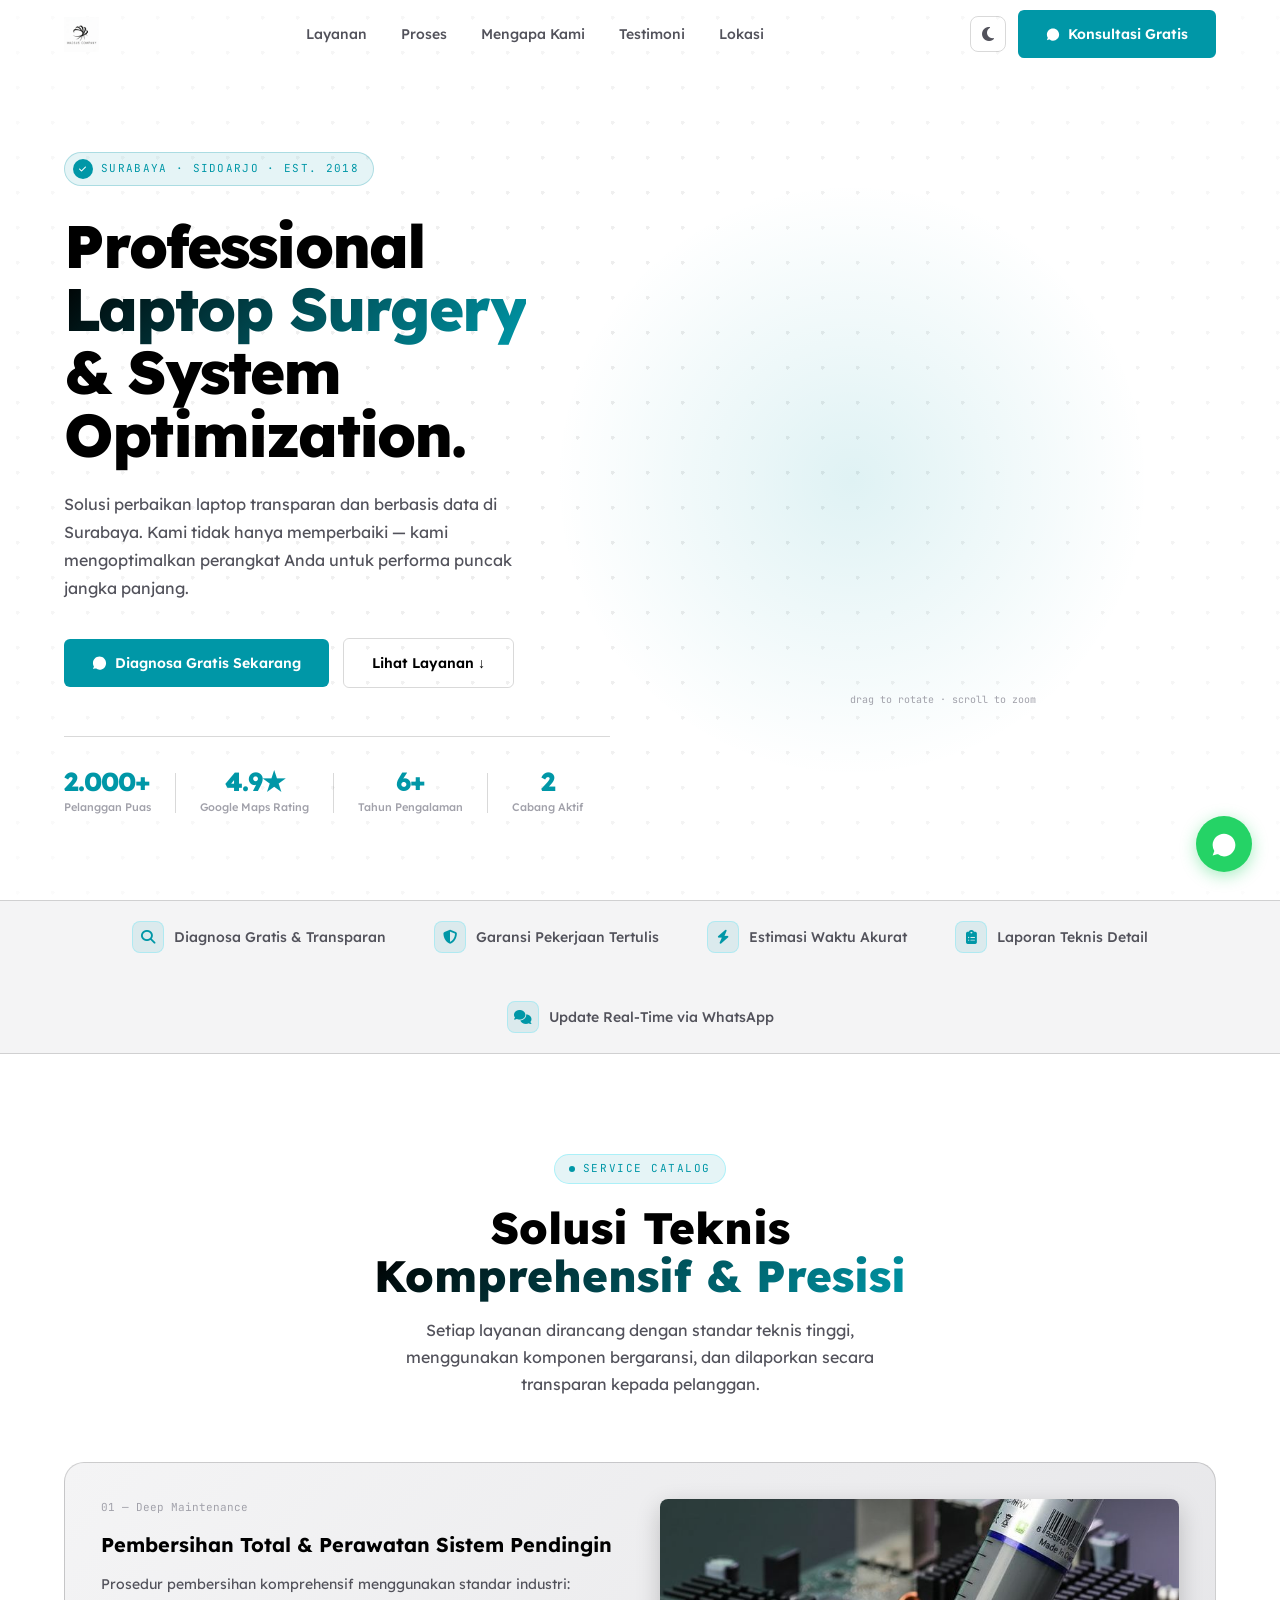
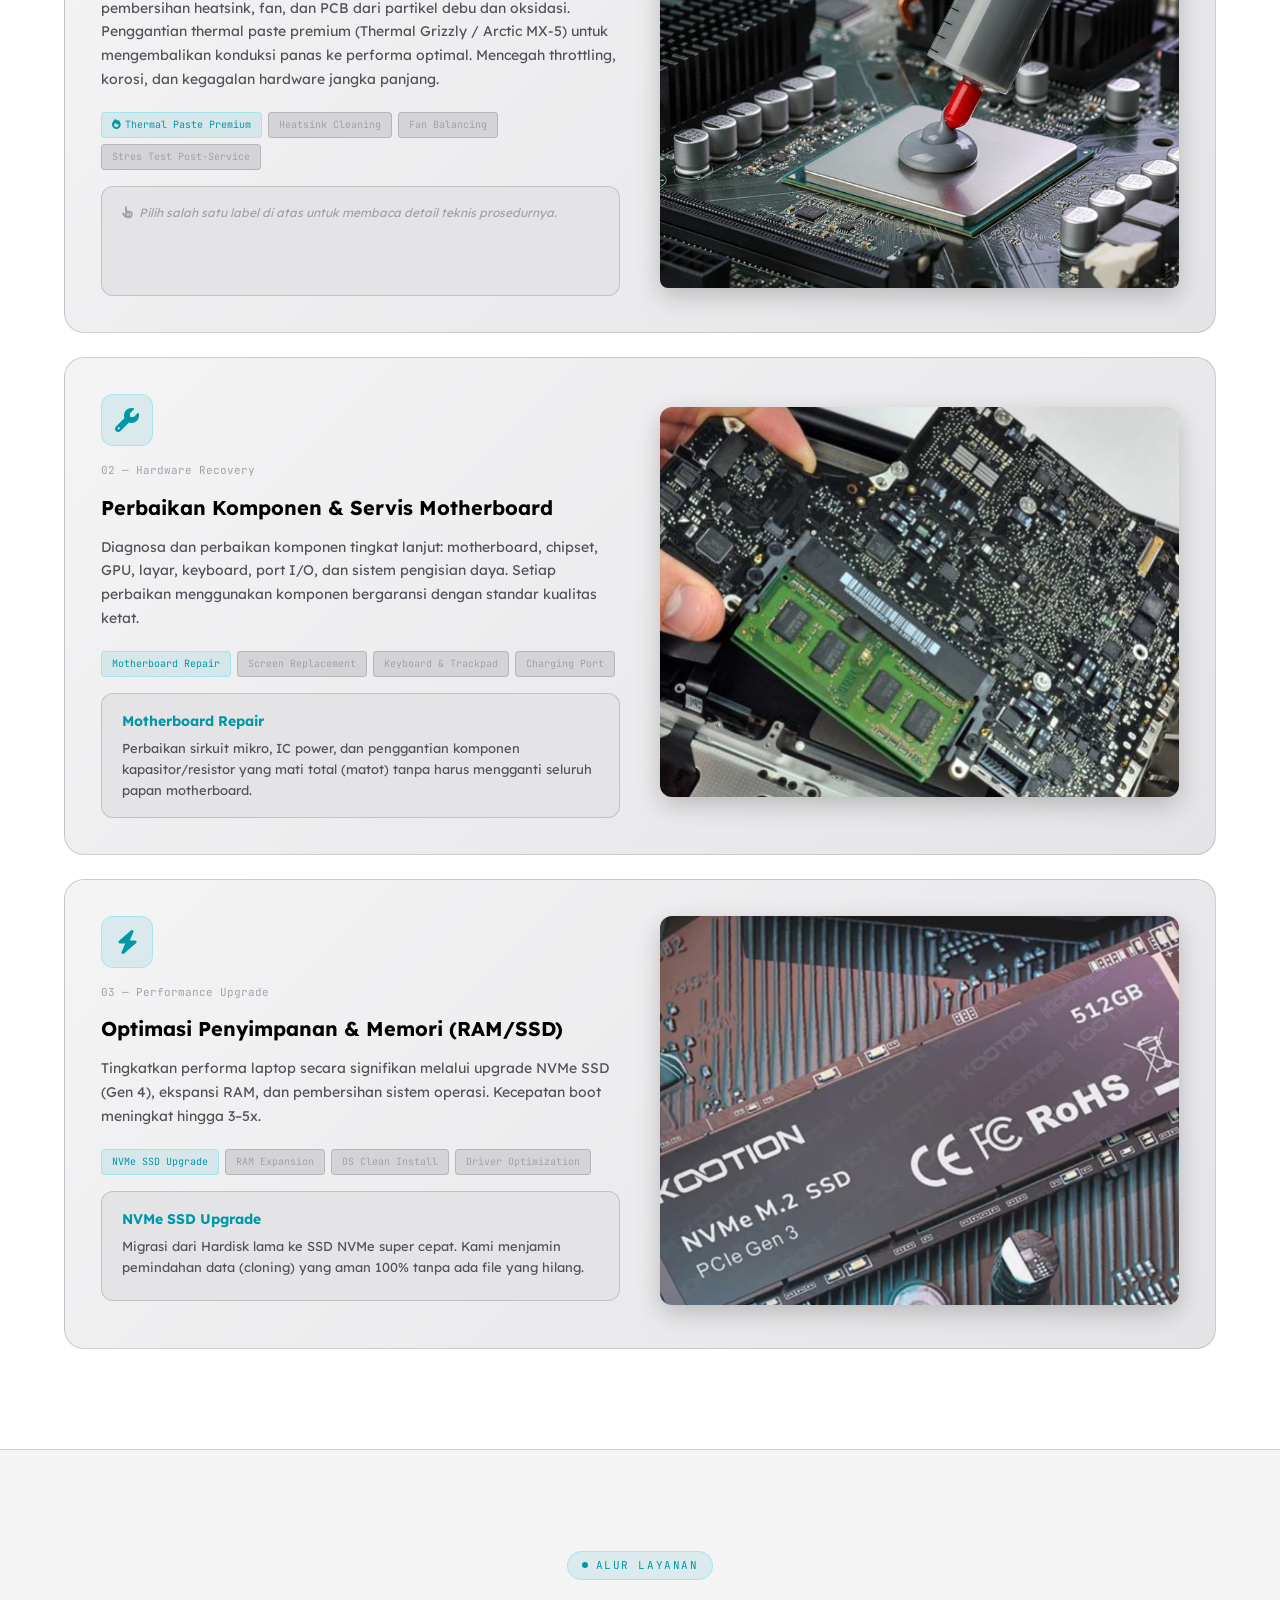
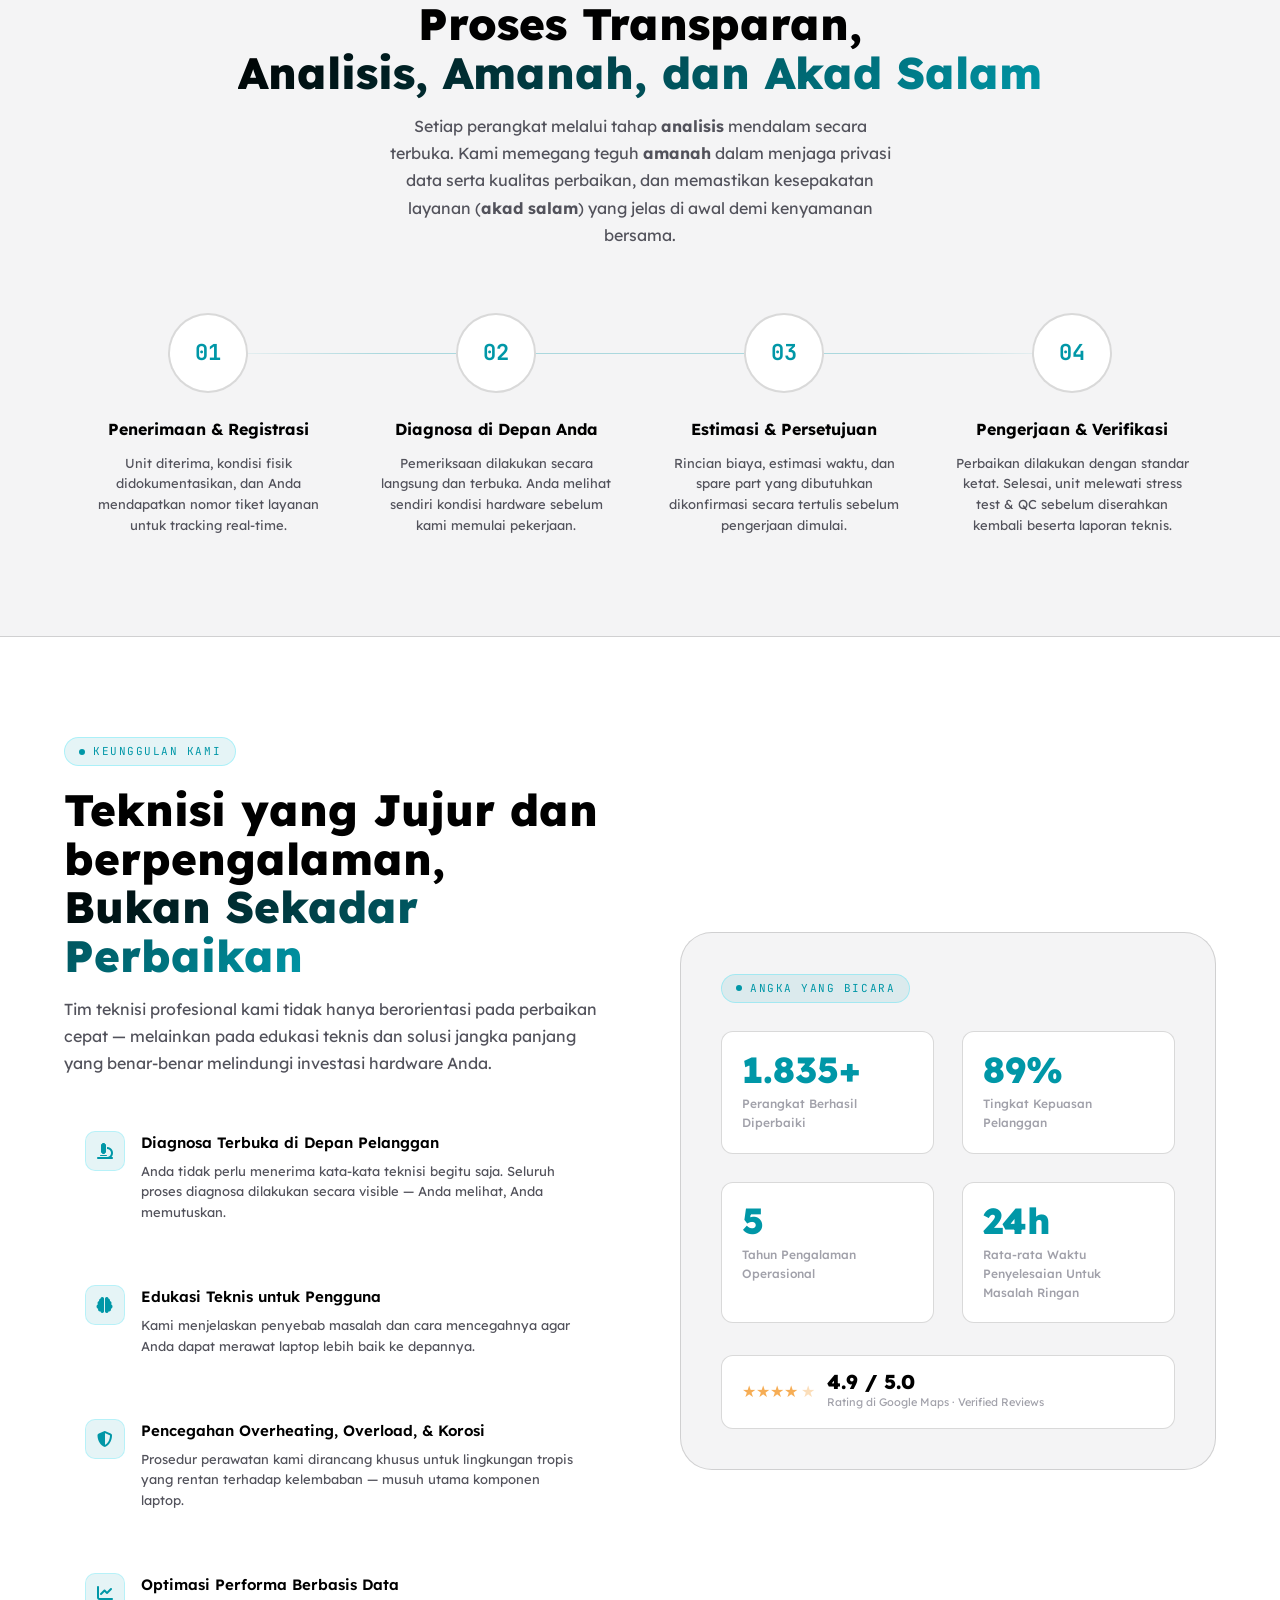
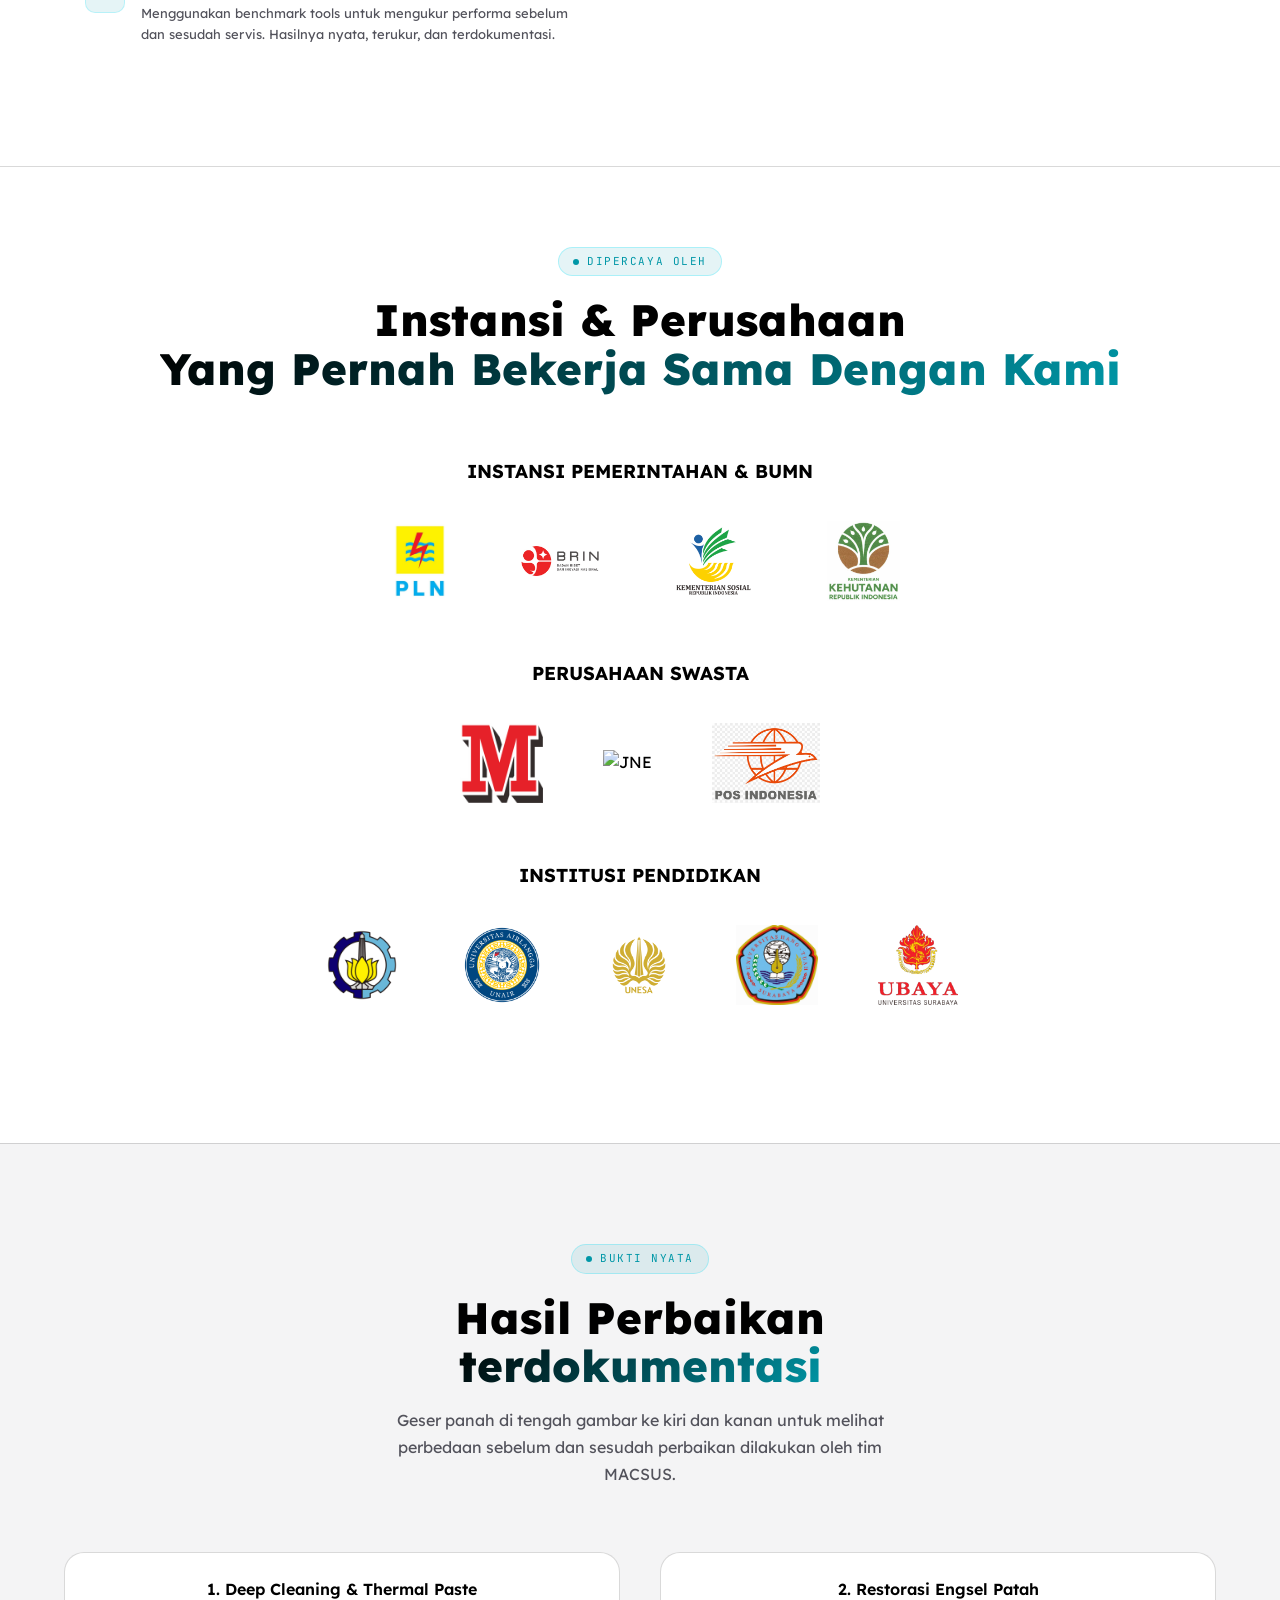
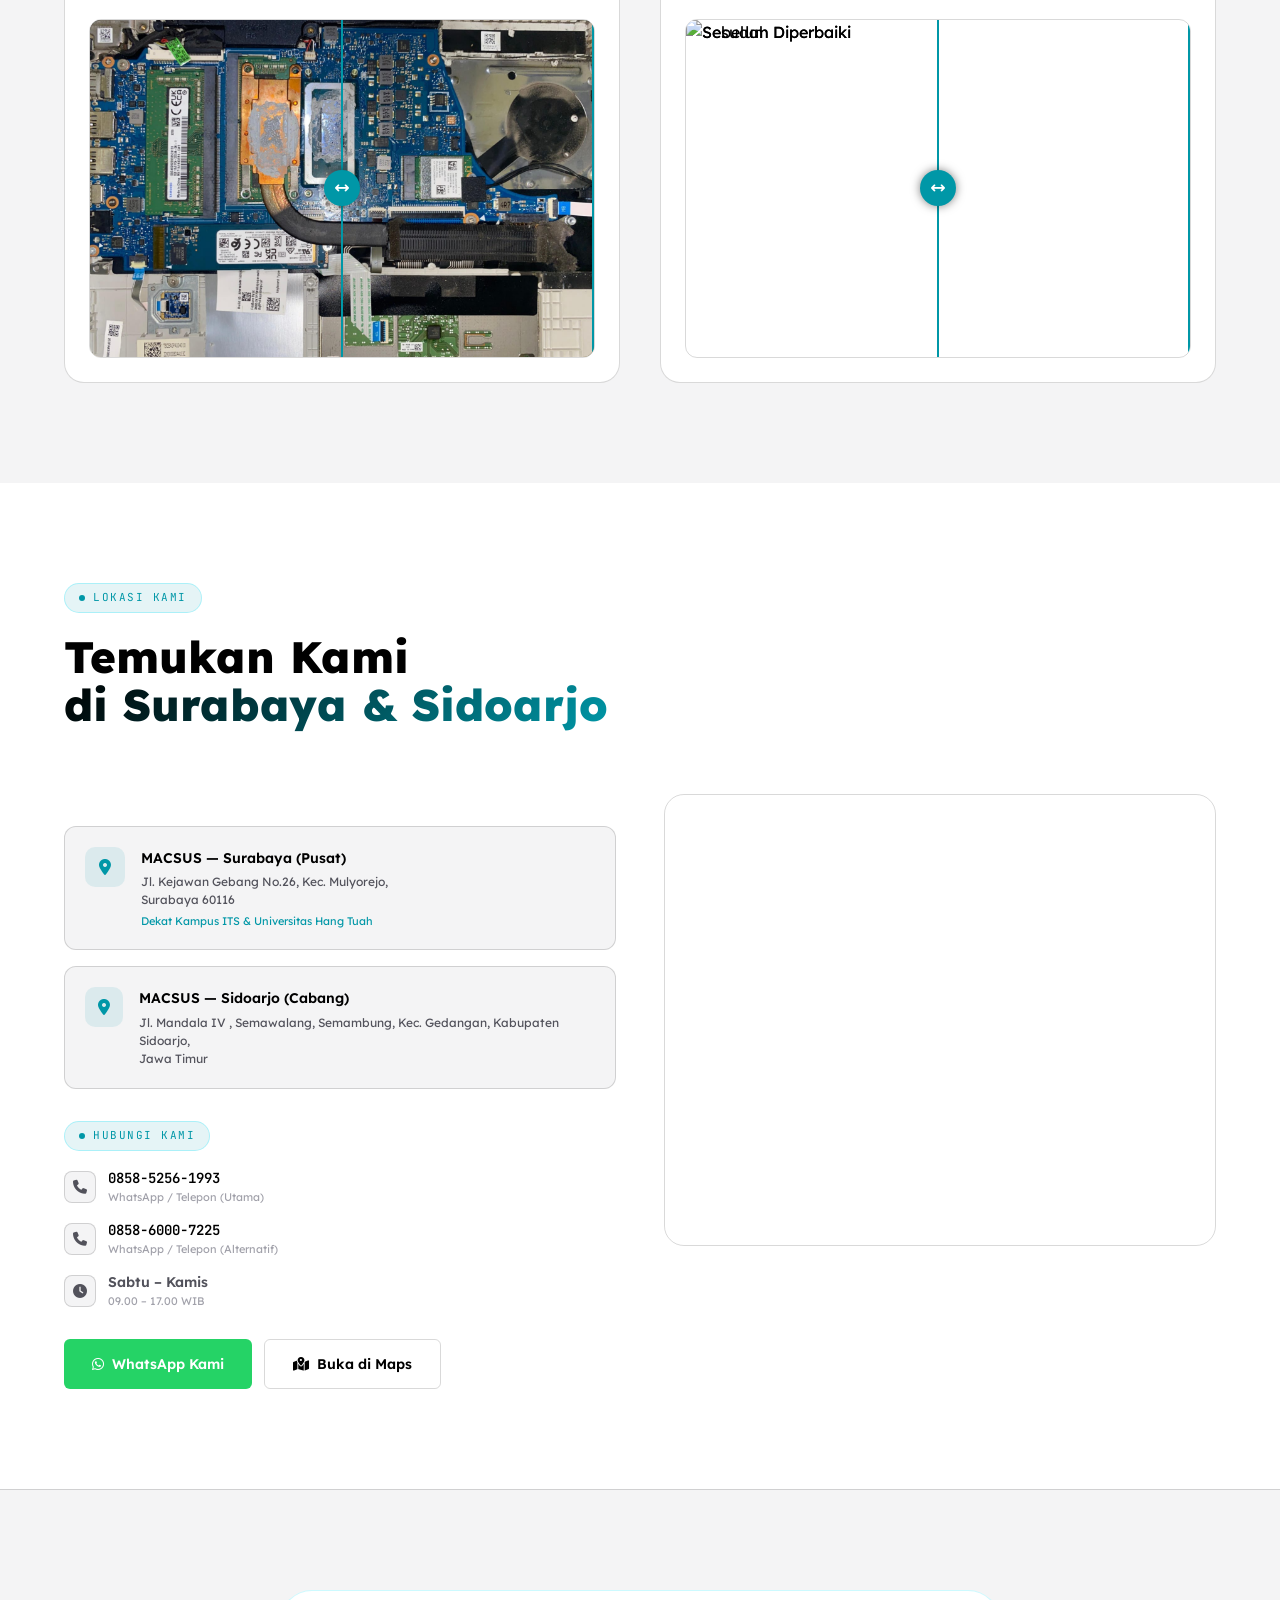
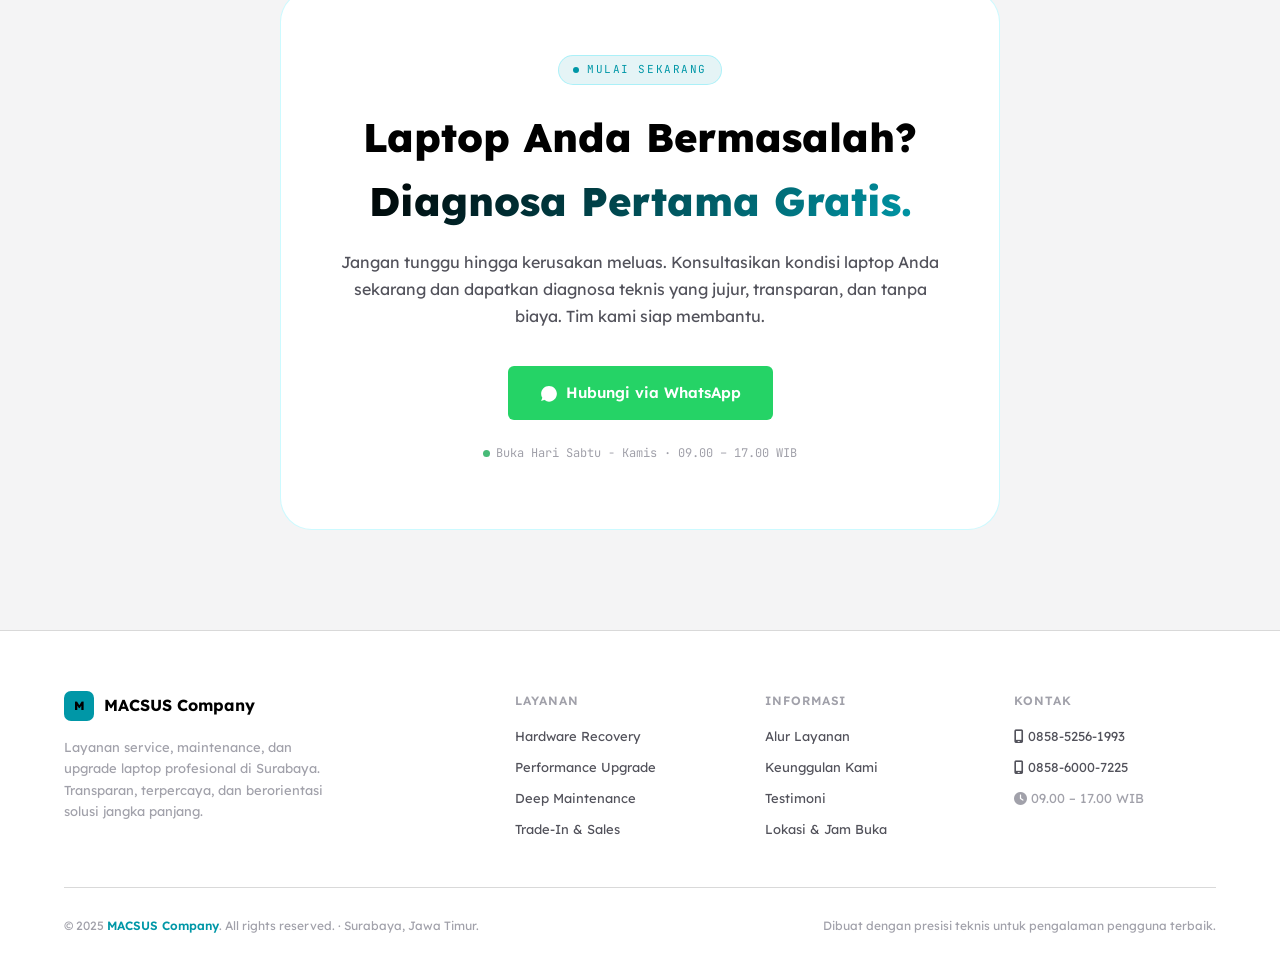
==== index.html @ 0e5fc608 "Menambahkan fitur" ====
<!DOCTYPE html>
<html lang="id" data-theme="light">
<head>
  <meta charset="UTF-8" />
  <meta name="viewport" content="width=device-width, initial-scale=1.0" />
  <meta name="description" content="MACSUS Company — Layanan Service, Maintenance, dan Upgrade Laptop profesional di Surabaya. Diagnosa transparan, teknisi berpengalaman, garansi pekerjaan." />
  <meta name="keywords" content="service laptop surabaya, upgrade laptop, maintenance laptop, ganti thermal paste, ganti SSD, MACSUS, laptop repair surabaya ITS" />
  <meta name="author" content="MACSUS Company" />
  <meta name="robots" content="index, follow" />
  <meta name="theme-color" content="#3182CE" />

  <meta property="og:type"        content="website" />
  <meta property="og:site_name"   content="MACSUS Company" />
  <meta property="og:locale"      content="id_ID" />
  <meta property="og:url"         content="https://macsus.netlify.app/" />
  <meta property="og:title"       content="MACSUS Company — Professional Laptop Surgery & System Optimization" />
  <meta property="og:description" content="Solusi perbaikan laptop transparan dan berbasis data di Surabaya. Diagnosa gratis, teknisi berpengalaman, garansi pekerjaan. Dekat kampus ITS & Hang Tuah." />
  <meta property="og:image"       content="https://macsus.netlify.app/ikon.png" />
  <meta property="og:image:secure_url" content="https://macsus.netlify.app/ikon.png" />
  <meta property="og:image:type"  content="image/png" />
  <meta property="og:image:width" content="1200" />
  <meta property="og:image:height" content="630" />
  <meta property="og:image:alt"   content="MACSUS Company — Service Laptop Profesional di Surabaya" />

  <meta name="twitter:card"        content="summary_large_image" />
  <meta name="twitter:site"        content="@macsus_company" />
  <meta name="twitter:creator"     content="@macsus_company" />
  <meta name="twitter:title"       content="MACSUS Company — Professional Laptop Surgery & System Optimization" />
  <meta name="twitter:description" content="Solusi perbaikan laptop transparan dan berbasis data di Surabaya. Diagnosa gratis, teknisi berpengalaman, garansi pekerjaan." />
  <meta name="twitter:image"       content="https://macsus.netlify.app/ikon.png" />
  <meta name="twitter:image:alt"   content="MACSUS Company — Service Laptop Profesional di Surabaya" />

  <script type="application/ld+json">
  {
    "@context": "https://schema.org",
    "@type": "LocalBusiness",
    "name": "MACSUS Company",
    "description": "Layanan service, maintenance, dan upgrade laptop profesional di Surabaya. Diagnosa transparan, teknisi berpengalaman, garansi pekerjaan.",
    "url": "https://macsus-company.netlify.app/",
    "logo": "https://macsus-company.netlify.app/default.png",
    "image": "https://macsus-company.netlify.app/default.png",
    "telephone": ["+6285852561993", "+6285737232372"],
    "priceRange": "Rp",
    "address": {
      "@type": "PostalAddress",
      "streetAddress": "Jl. Kejawan Gebang No.26",
      "addressLocality": "Surabaya",
      "addressRegion": "Jawa Timur",
      "postalCode": "60116",
      "addressCountry": "ID"
    },
    "geo": {
      "@type": "GeoCoordinates",
      "latitude": -7.289017,
      "longitude": 112.796039
    },
    "openingHoursSpecification": {
      "@type": "OpeningHoursSpecification",
      "dayOfWeek": ["Monday","Tuesday","Wednesday","Thursday","Friday","Saturday","Sunday"],
      "opens": "08:00",
      "closes": "21:00"
    },
    "aggregateRating": {
      "@type": "AggregateRating",
      "ratingValue": "4.9",
      "bestRating": "5",
      "ratingCount": "2000"
    }
  }
  </script>

  <title>MACSUS Company — Professional Laptop Surgery & System Optimization</title>

  <link rel="preconnect" href="https://fonts.googleapis.com" />
  <link rel="preconnect" href="https://fonts.gstatic.com" crossorigin />
  <link href="https://fonts.googleapis.com/css2?family=Lexend:wght@300;400;500;600;700;800&family=Source+Serif+4:ital,wght@0,300;1,300&family=JetBrains+Mono:wght@400;500&display=swap" rel="stylesheet" />
  <link rel="stylesheet" href="https://cdnjs.cloudflare.com/ajax/libs/font-awesome/6.5.2/css/all.min.css" referrerpolicy="no-referrer" />

  <link rel="stylesheet" href="style.css" />

  <script src="https://cdnjs.cloudflare.com/ajax/libs/three.js/r128/three.min.js"></script>
  <!-- Kode Favicon -->
  <link rel="icon" href="ikon.png" type="image/png" />
</head>

<body>

  <nav id="navbar" role="navigation" aria-label="Main Navigation">
    <div class="nav-inner">
      <a href="#" class="nav-logo" aria-label="MACSUS Company Home">
        <!-- Memanggil ikon.png sebagai logo utama -->
        <img src="ikon.png" alt="Logo MACSUS" style="height: 35px; width: auto; object-fit: contain;">
      </a>

      <div class="nav-links" role="menubar">
        <a href="#services" role="menuitem">Layanan</a>
        <a href="#process" role="menuitem">Proses</a>
        <a href="#why-us" role="menuitem">Mengapa Kami</a>
        <a href="#testimonials" role="menuitem">Testimoni</a>
        <a href="#location" role="menuitem">Lokasi</a>
      </div>

      <div class="nav-actions">
        <button class="theme-toggle" id="themeToggle" aria-label="Toggle Dark/Light Mode" title="Toggle theme"><i class="fa-solid fa-sun"></i></button>
        <a href="https://wa.me/6285860007225?text=Hai%20MACSUS%2C%20Saya%20tertarik%20menjadwalkan%20konsultasi%20langsung%20untuk%20permasalahan%20komputer%20saya.%0AHari%3A%0ATanggal%3A%0AJam%3A%0AMetode%3A%20Antar-Jemput%20%2F%20Datang%20langsung%20(hapus%20yang%20tidak%20perlu)%0APermasalahan%3A"
           target="_blank" rel="noopener noreferrer" class="btn btn-primary">
          <svg width="14" height="14" viewBox="0 0 24 24" fill="currentColor" aria-hidden="true"><path d="M17.472 14.382c-.297-.149-1.758-.867-2.03-.967-.273-.099-.471-.148-.67.15-.197.297-.767.966-.94 1.164-.173.199-.347.223-.644.075-.297-.15-1.255-.463-2.39-1.475-.883-.788-1.48-1.761-1.653-2.059-.173-.297-.018-.458.13-.606.134-.133.298-.347.446-.52.149-.174.198-.298.298-.497.099-.198.05-.371-.025-.52-.075-.149-.669-1.612-.916-2.207-.242-.579-.487-.5-.669-.51-.173-.008-.371-.01-.57-.01-.198 0-.52.074-.792.372-.272.297-1.04 1.016-1.04 2.479 0 1.462 1.065 2.875 1.213 3.074.149.198 2.096 3.2 5.077 4.487.709.306 1.262.489 1.694.625.712.227 1.36.195 1.871.118.571-.085 1.758-.719 2.006-1.413.248-.694.248-1.289.173-1.413-.074-.124-.272-.198-.57-.347z"/><path d="M5.339 21.656l.918-.334A9.937 9.937 0 0 0 12 23.5C17.799 23.5 22.5 18.799 22.5 13S17.799 2.5 12 2.5 1.5 7.201 1.5 13a10.01 10.01 0 0 0 1.574 5.431L1.5 22.5l4.839-1.344z"/></svg>
          Konsultasi Gratis
        </a>
        <button class="mobile-menu-toggle" id="mobileMenuToggle" aria-label="Toggle mobile menu" aria-expanded="false">
          <span class="hamburger-line"></span>
          <span class="hamburger-line"></span>
          <span class="hamburger-line"></span>
        </button>
      </div>
    </div>
    <div class="mobile-nav" id="mobileNav" role="menu">
      <a href="#services" role="menuitem">Layanan</a>
      <a href="#process" role="menuitem">Proses</a>
      <a href="#why-us" role="menuitem">Mengapa Kami</a>
      <a href="#testimonials" role="menuitem">Testimoni</a>
      <a href="#location" role="menuitem">Lokasi</a>
    </div>
  </nav>

  <main id="content">
  <section id="hero" aria-label="Hero Section">
    <div class="hero-grid-bg" aria-hidden="true"></div>
    <div class="hero-glow" aria-hidden="true"></div>
    <div class="hero-glow-2" aria-hidden="true"></div>

    <div class="hero-inner">
      <div class="hero-content">
        <div class="hero-badge" role="note">
          <span class="hero-badge-dot" aria-hidden="true"><i class="fa-solid fa-check"></i></span>
          Surabaya · Sidoarjo · Est. 2018
        </div>

        <h1 class="hero-title">
          Professional<br/>
          <span class="text-gradient">Laptop Surgery</span><br/>
          & System Optimization.
        </h1>

        <p class="hero-subtitle">
          Solusi perbaikan laptop transparan dan berbasis data di Surabaya. Kami tidak hanya memperbaiki — kami mengoptimalkan perangkat Anda untuk performa puncak jangka panjang.
        </p>

        <div class="hero-actions">
          <a href="https://wa.me/6285860007225?text=Hai%20MACSUS%2C%20Saya%20tertarik%20menjadwalkan%20konsultasi%20langsung%20untuk%20permasalahan%20komputer%20saya.%0AHari%3A%0ATanggal%3A%0AJam%3A%0AMetode%3A%20Antar-Jemput%20%2F%20Datang%20langsung%20(hapus%20yang%20tidak%20perlu)%0APermasalahan%3A"
             target="_blank" rel="noopener noreferrer" class="btn btn-primary">
            <svg width="15" height="15" viewBox="0 0 24 24" fill="currentColor" aria-hidden="true"><path d="M17.472 14.382c-.297-.149-1.758-.867-2.03-.967-.273-.099-.471-.148-.67.15-.197.297-.767.966-.94 1.164-.173.199-.347.223-.644.075-.297-.15-1.255-.463-2.39-1.475-.883-.788-1.48-1.761-1.653-2.059-.173-.297-.018-.458.13-.606.134-.133.298-.347.446-.52.149-.174.198-.298.298-.497.099-.198.05-.371-.025-.52-.075-.149-.669-1.612-.916-2.207-.242-.579-.487-.5-.669-.51-.173-.008-.371-.01-.57-.01-.198 0-.52.074-.792.372-.272.297-1.04 1.016-1.04 2.479 0 1.462 1.065 2.875 1.213 3.074.149.198 2.096 3.2 5.077 4.487.709.306 1.262.489 1.694.625.712.227 1.36.195 1.871.118.571-.085 1.758-.719 2.006-1.413.248-.694.248-1.289.173-1.413-.074-.124-.272-.198-.57-.347z"/><path d="M5.339 21.656l.918-.334A9.937 9.937 0 0 0 12 23.5C17.799 23.5 22.5 18.799 22.5 13S17.799 2.5 12 2.5 1.5 7.201 1.5 13a10.01 10.01 0 0 0 1.574 5.431L1.5 22.5l4.839-1.344z"/></svg>
            Diagnosa Gratis Sekarang
          </a>
          <a href="#services" class="btn btn-outline">Lihat Layanan ↓</a>
        </div>

        <div class="hero-meta" role="region" aria-label="Key Statistics">
          <div class="hero-stat">
            <div class="hero-stat-number" aria-label="2000 plus satisfied customers">2.000+</div>
            <div class="hero-stat-label">Pelanggan Puas</div>
          </div>
          <div class="hero-stat-divider" aria-hidden="true"></div>
          <div class="hero-stat">
            <div class="hero-stat-number" aria-label="Rating 4.9 bintang">4.9★</div>
            <div class="hero-stat-label">Google Maps Rating</div>
          </div>
          <div class="hero-stat-divider" aria-hidden="true"></div>
          <div class="hero-stat">
            <div class="hero-stat-number">6+</div>
            <div class="hero-stat-label">Tahun Pengalaman</div>
          </div>
          <div class="hero-stat-divider" aria-hidden="true"></div>
          <div class="hero-stat">
            <div class="hero-stat-number">2</div>
            <div class="hero-stat-label">Cabang Aktif</div>
          </div>
        </div>
      </div>

      <div class="hero-3d" role="img" aria-label="Interactive 3D Laptop Model">
        <canvas id="three-canvas"></canvas>
        <div class="three-hint" aria-hidden="true">drag to rotate · scroll to zoom</div>
      </div>
    </div>
  </section>

  <div id="trust-bar" role="complementary" aria-label="Trust Indicators">
    <div class="container">
      <div class="trust-bar-inner">
        <div class="trust-item">
          <div class="trust-icon" aria-hidden="true"><i class="fa-solid fa-magnifying-glass"></i></div>
          <span>Diagnosa Gratis & Transparan</span>
        </div>
        <div class="trust-item">
          <div class="trust-icon" aria-hidden="true"><i class="fa-solid fa-shield-halved"></i></div>
          <span>Garansi Pekerjaan Tertulis</span>
        </div>
        <div class="trust-item">
          <div class="trust-icon" aria-hidden="true"><i class="fa-solid fa-bolt"></i></div>
          <span>Estimasi Waktu Akurat</span>
        </div>
        <div class="trust-item">
          <div class="trust-icon" aria-hidden="true"><i class="fa-solid fa-clipboard-list"></i></div>
          <span>Laporan Teknis Detail</span>
        </div>
        <div class="trust-item">
          <div class="trust-icon" aria-hidden="true"><i class="fa-solid fa-comments"></i></div>
          <span>Update Real-Time via WhatsApp</span>
        </div>
      </div>
    </div>
  </div>

  <section id="services" aria-labelledby="services-heading">
    <div class="container">
      <div class="section-header animate-on-scroll">
        <div class="section-label">Service Catalog</div>
        <h2 class="section-title" id="services-heading">
          Solusi Teknis<br/><span class="text-gradient">Komprehensif & Presisi</span>
        </h2>
        <p class="section-desc">
          Setiap layanan dirancang dengan standar teknis tinggi, menggunakan komponen bergaransi, dan dilaporkan secara transparan kepada pelanggan.
        </p>
      </div>

      <div class="services-grid">
        <article class="service-card featured animate-on-scroll">
          
          <!-- ================= KOLOM KIRI (TEKS & TOMBOL) ================= -->
          <div>
            <div class="service-number">01 — Deep Maintenance</div>
            <h3 class="service-title">Pembersihan Total & Perawatan Sistem Pendingin</h3>
            <p class="service-desc">
              Prosedur pembersihan komprehensif menggunakan standar industri: pembersihan heatsink, fan, dan PCB dari partikel debu dan oksidasi. Penggantian thermal paste premium (Thermal Grizzly / Arctic MX-5) untuk mengembalikan konduksi panas ke performa optimal. Mencegah throttling, korosi, dan kegagalan hardware jangka panjang.
            </p>

            <div class="service-tags">
              <span class="service-tag highlight" data-target="penjelasan-thermal"><i class="fa-solid fa-fire" style="margin-right:4px;"></i>Thermal Paste Premium</span>
              <span class="service-tag" data-target="penjelasan-heatsink">Heatsink Cleaning</span>
              <span class="service-tag" data-target="penjelasan-fan">Fan Balancing</span>
              <span class="service-tag" data-target="penjelasan-stres">Stres Test Post-Service</span>
            </div>

            <!-- KOTAK PENJELASAN DINAMIS -->
            <div class="dynamic-explanation-box">
              
              <div id="penjelasan-default" class="expl-content active">
                <p style="font-size: 12px; color: var(--text-muted); font-style: italic; margin: 0;"><i class="fa-solid fa-hand-pointer" style="margin-right: 6px;"></i>Pilih salah satu label di atas untuk membaca detail teknis prosedurnya.</p>
              </div>

              <div id="penjelasan-thermal" class="expl-content">
                <div class="expl-title">Thermal Paste Premium</div>
                <p class="expl-desc">Kami menggunakan merk premium yang terbukti mampu menurunkan suhu secara ekstrem. Mencegah laptop mengalami penurunan performa (throttling).</p>
              </div>

              <div id="penjelasan-heatsink" class="expl-content">
                <div class="expl-title">Heatsink Cleaning</div>
                <p class="expl-desc">Kami membongkar total sistem pendingin, menyikat habis debu mikro yang membandel pada sirip heatsink agar laptop Anda bisa kembali "bernapas" lega dengan sirkulasi udara maksimal.</p>
              </div>

              <div id="penjelasan-fan" class="expl-content">
                <div class="expl-title">Fan Balancing</div>
                <p class="expl-desc">Kipas dibersihkan dan disesuaikan kembali keseimbangannya. Menghilangkan bunyi bising dan getaran aneh, memastikan baling-baling berputar mulus seperti baru.</p>
              </div>

              <div id="penjelasan-stres" class="expl-content">
                <div class="expl-title">Stres Test Post-Service</div>
                <p class="expl-desc">Laptop akan dipaksa berjalan pada kinerja 100% menggunakan software benchmark sebelum dikembalikan ke pelanggan. Memastikan suhu benar-benar stabil dan aman saat digunakan bekerja berat.</p>
              </div>

            </div> <!-- Tutup dynamic-explanation-box -->
          </div> <!-- TUTUP KOLOM KIRI (Ini penutup yang sebelumnya hilang!) -->
          
          <!-- ================= KOLOM KANAN (GAMBAR DIAGRAM) ================= -->
  
          <!-- ================= KOLOM KANAN (GAMBAR DIAGRAM/VISUAL DINAMIS) ================= -->
          <div class="service-visual" aria-hidden="true">
            
            <!-- Visual Default (Tampil pertama kali) -->
            <div id="visual-default" class="visual-content active">
              <img src="logos/thermalpaste.png" alt="Pilih Layanan" style="width: 100%; border-radius: 8px;">
            </div>

            <!-- Visual 1: Thermal Paste -->
            <div id="visual-thermal" class="visual-content">
              <img src="logos/thermalpaste.png" alt="Thermal Paste" style="width: 100%; border-radius: 8px;">
            </div>

            <!-- Visual 2: Heatsink Cleaning -->
            <div id="visual-heatsink" class="visual-content">
              <img src="logos/heatsink.png" alt="Heatsink Cleaning" style="width: 100%; border-radius: 8px;">
            </div>

            <!-- Visual 4: Fan Balancing -->
            <div id="visual-fan" class="visual-content">
              <img src="logos/fan.png" alt="Fan Balancing" style="width: 100%; border-radius: 8px;">
            </div>

            <!-- Visual 5: Stres Test -->
            <div id="visual-stres" class="visual-content">
              <img src="logos/stress test.png" alt="Stres Test" style="width: 100%; border-radius: 8px;">
            </div>

          </div>
        </article>

        <!-- ==================== KARTU 2: HARDWARE RECOVERY ==================== -->
        <article class="service-card featured animate-on-scroll">
          
          <!-- Kolom Kiri -->
          <div>
            <div class="service-icon" aria-hidden="true" style="margin-bottom: 16px; color: var(--electric); font-size: 24px;"><i class="fa-solid fa-wrench"></i></div>
            <div class="service-number">02 — Hardware Recovery</div>
            <h3 class="service-title">Perbaikan Komponen & Servis Motherboard</h3>
            <p class="service-desc">
              Diagnosa dan perbaikan komponen tingkat lanjut: motherboard, chipset, GPU, layar, keyboard, port I/O, dan sistem pengisian daya. Setiap perbaikan menggunakan komponen bergaransi dengan standar kualitas ketat.
            </p>

            <div class="service-interactive-area">
              <div class="service-tags">
                <span class="service-tag highlight" data-target="penjelasan-mobo">Motherboard Repair</span>
                <span class="service-tag" data-target="penjelasan-screen">Screen Replacement</span>
                <span class="service-tag" data-target="penjelasan-keyboard">Keyboard & Trackpad</span>
                <span class="service-tag" data-target="penjelasan-port">Charging Port</span>
              </div>

              <div class="dynamic-explanation-box">
                <!-- Teks default -->
                <div id="penjelasan-default-2" class="expl-content">
                  <p style="font-size: 12px; color: var(--text-muted); font-style: italic; margin: 0;"><i class="fa-solid fa-hand-pointer" style="margin-right: 6px;"></i>Pilih label di kiri untuk melihat detail.</p>
                </div>
                <!-- Penjelasan -->
                <div id="penjelasan-mobo" class="expl-content active">
                  <div class="expl-title">Motherboard Repair</div>
                  <p class="expl-desc">Perbaikan sirkuit mikro, IC power, dan penggantian komponen kapasitor/resistor yang mati total (matot) tanpa harus mengganti seluruh papan motherboard.</p>
                </div>
                <div id="penjelasan-screen" class="expl-content">
                  <div class="expl-title">Screen Replacement</div>
                  <p class="expl-desc">Penggantian panel LCD/LED berbagai resolusi yang pecah, bergaris, atau blank putih dengan part original dan garansi dead-pixel.</p>
                </div>
                <div id="penjelasan-keyboard" class="expl-content">
                  <div class="expl-title">Keyboard & Trackpad</div>
                  <p class="expl-desc">Solusi untuk tombol yang tertukar, mati sebagian, atau trackpad yang tidak responsif. Penggantian dilakukan dengan sangat presisi.</p>
                </div>
                <div id="penjelasan-port" class="expl-content">
                  <div class="expl-title">Charging Port</div>
                  <p class="expl-desc">Perbaikan port DC-in atau Type-C yang goyang/longgar agar arus listrik kembali stabil dan mencegah korsleting saat pengisian daya.</p>
                </div>
              </div>
            </div>
          </div>

          <!-- Kolom Kanan (Gambar Visual) -->
          <div class="service-visual" aria-hidden="true">
            <div id="visual-mobo" class="visual-content active">
              <img src="logos/Motherboard.png" alt="Motherboard Repair" style="width: 100%; aspect-ratio: 4/3; object-fit: cover; border-radius: var(--radius-md);">
            </div>
            <div id="visual-screen" class="visual-content">
              <img src="logos/Screen.png" alt="Screen" style="width: 100%; aspect-ratio: 4/3; object-fit: cover; border-radius: var(--radius-md);">
            </div>
            <div id="visual-keyboard" class="visual-content">
              <img src="logos/Keyboard.png" alt="Keyboard" style="width: 100%; aspect-ratio: 4/3; object-fit: cover; border-radius: var(--radius-md);">
            </div>
            <div id="visual-port" class="visual-content">
              <img src="logos/Charging.png" alt="Port" style="width: 100%; aspect-ratio: 4/3; object-fit: cover; border-radius: var(--radius-md);">
            </div>
          </div>
        </article>

        <!-- ==================== KARTU 3: PERFORMANCE UPGRADE ==================== -->
        <article class="service-card featured animate-on-scroll">
          
          <!-- Kolom Kiri -->
          <div>
            <div class="service-icon" aria-hidden="true" style="margin-bottom: 16px; color: var(--electric); font-size: 24px;"><i class="fa-solid fa-bolt"></i></div>
            <div class="service-number">03 — Performance Upgrade</div>
            <h3 class="service-title">Optimasi Penyimpanan & Memori (RAM/SSD)</h3>
            <p class="service-desc">
              Tingkatkan performa laptop secara signifikan melalui upgrade NVMe SSD (Gen 4), ekspansi RAM, dan pembersihan sistem operasi. Kecepatan boot meningkat hingga 3–5x.
            </p>

            <div class="service-interactive-area">
              <div class="service-tags">
                <span class="service-tag highlight" data-target="penjelasan-ssd">NVMe SSD Upgrade</span>
                <span class="service-tag" data-target="penjelasan-ram">RAM Expansion</span>
                <span class="service-tag" data-target="penjelasan-os">OS Clean Install</span>
                <span class="service-tag" data-target="penjelasan-driver">Driver Optimization</span>
              </div>

              <div class="dynamic-explanation-box">
                <div id="penjelasan-ssd" class="expl-content active">
                  <div class="expl-title">NVMe SSD Upgrade</div>
                  <p class="expl-desc">Migrasi dari Hardisk lama ke SSD NVMe super cepat. Kami menjamin pemindahan data (cloning) yang aman 100% tanpa ada file yang hilang.</p>
                </div>
                <div id="penjelasan-ram" class="expl-content">
                  <div class="expl-title">RAM Expansion</div>
                  <p class="expl-desc">Penambahan kapasitas RAM untuk multitasking tanpa lag. Kami memastikan kecocokan frekuensi (MHz) agar berjalan lancar secara Dual-Channel.</p>
                </div>
                <div id="penjelasan-os" class="expl-content">
                  <div class="expl-title">OS Clean Install</div>
                  <p class="expl-desc">Instal ulang Windows murni tanpa bloatware (aplikasi bawaan yang memberatkan). Laptop akan terasa sangat segar dan ringan.</p>
                </div>
                <div id="penjelasan-driver" class="expl-content">
                  <div class="expl-title">Driver Optimization</div>
                  <p class="expl-desc">Pembaruan BIOS dan kalibrasi seluruh driver hardware untuk memastikan komponen berjalan di performa maksimalnya tanpa error.</p>
                </div>
              </div>
            </div>
          </div>

          <!-- Kolom Kanan (Gambar Visual) -->
          <div class="service-visual" aria-hidden="true">
            <div id="visual-ssd" class="visual-content active">
              <img src="logos/ssd.png" alt="SSD" style="width: 100%; aspect-ratio: 4/3; object-fit: cover; border-radius: var(--radius-md);">
            </div>
            <div id="visual-ram" class="visual-content">
              <img src="logos/ram.png" alt="RAM" style="width: 100%; aspect-ratio: 4/3; object-fit: cover; border-radius: var(--radius-md);">
            </div>
            <div id="visual-os" class="visual-content">
              <img src="logos/os.png" alt="OS" style="width: 100%; aspect-ratio: 4/3; object-fit: cover; border-radius: var(--radius-md);">
            </div>
            <div id="visual-driver" class="visual-content">
              <img src="logos/driver.png" alt="Driver" style="width: 100%; aspect-ratio: 4/3; object-fit: cover; border-radius: var(--radius-md);">
            </div>
          </div>
        </article>
      </div>
    </div>
  </section>

  <section id="process" aria-labelledby="process-heading">
    <div class="container">
      <div class="section-header animate-on-scroll">
        <div class="section-label">Alur Layanan</div>
        <h2 class="section-title" id="process-heading">Proses Transparan,<br/><span class="text-gradient">Analisis, Amanah, dan Akad Salam</span></h2>
        <p class="section-desc">
          Setiap perangkat melalui tahap <strong>analisis</strong> mendalam secara terbuka. Kami memegang teguh <strong>amanah</strong> dalam menjaga privasi data serta kualitas perbaikan, dan memastikan kesepakatan layanan (<strong>akad salam</strong>) yang jelas di awal demi kenyamanan bersama.
        </p>
      </div>

      <div class="process-grid">
        <div class="process-step animate-on-scroll">
          <div class="process-number" aria-hidden="true">01</div>
          <h3 class="process-title">Penerimaan & Registrasi</h3>
          <p class="process-desc">Unit diterima, kondisi fisik didokumentasikan, dan Anda mendapatkan nomor tiket layanan untuk tracking real-time.</p>
        </div>
        <div class="process-step animate-on-scroll">
          <div class="process-number" aria-hidden="true">02</div>
          <h3 class="process-title">Diagnosa di Depan Anda</h3>
          <p class="process-desc">Pemeriksaan dilakukan secara langsung dan terbuka. Anda melihat sendiri kondisi hardware sebelum kami memulai pekerjaan.</p>
        </div>
        <div class="process-step animate-on-scroll">
          <div class="process-number" aria-hidden="true">03</div>
          <h3 class="process-title">Estimasi & Persetujuan</h3>
          <p class="process-desc">Rincian biaya, estimasi waktu, dan spare part yang dibutuhkan dikonfirmasi secara tertulis sebelum pengerjaan dimulai.</p>
        </div>
        <div class="process-step animate-on-scroll">
          <div class="process-number" aria-hidden="true">04</div>
          <h3 class="process-title">Pengerjaan & Verifikasi</h3>
          <p class="process-desc">Perbaikan dilakukan dengan standar ketat. Selesai, unit melewati stress test & QC sebelum diserahkan kembali beserta laporan teknis.</p>
        </div>
      </div>
    </div>
  </section>

  <section id="why-us" aria-labelledby="whyus-heading">
    <div class="container">
      <div class="why-grid">
        <div class="why-content">
          <div class="section-label animate-on-scroll">Keunggulan Kami</div>
          <h2 class="section-title animate-on-scroll" id="whyus-heading">
            Teknisi yang Jujur dan berpengalaman,<br/><span class="text-gradient">Bukan Sekadar Perbaikan</span>
          </h2>
          <p class="section-desc animate-on-scroll" style="text-align:left; margin:0; max-width:none;">
            Tim teknisi profesional kami tidak hanya berorientasi pada perbaikan cepat — melainkan pada edukasi teknis dan solusi jangka panjang yang benar-benar melindungi investasi hardware Anda.
          </p>

          <div class="feature-list">
            <div class="feature-item animate-on-scroll">
              <div class="feature-dot" aria-hidden="true"><i class="fa-solid fa-microscope"></i></div>
              <div>
                <div class="feature-title">Diagnosa Terbuka di Depan Pelanggan</div>
                <div class="feature-desc">Anda tidak perlu menerima kata-kata teknisi begitu saja. Seluruh proses diagnosa dilakukan secara visible — Anda melihat, Anda memutuskan.</div>
              </div>
            </div>
            <div class="feature-item animate-on-scroll">
              <div class="feature-dot" aria-hidden="true"><i class="fa-solid fa-brain"></i></div>
              <div>
                <div class="feature-title">Edukasi Teknis untuk Pengguna</div>
                <div class="feature-desc">Kami menjelaskan penyebab masalah dan cara mencegahnya agar Anda dapat merawat laptop lebih baik ke depannya.</div>
              </div>
            </div>
            <div class="feature-item animate-on-scroll">
              <div class="feature-dot" aria-hidden="true"><i class="fa-solid fa-shield-halved"></i></div>
              <div>
                <div class="feature-title">Pencegahan Overheating, Overload, & Korosi</div>
                <div class="feature-desc">Prosedur perawatan kami dirancang khusus untuk lingkungan tropis yang rentan terhadap kelembaban — musuh utama komponen laptop.</div>
              </div>
            </div>
            <div class="feature-item animate-on-scroll">
              <div class="feature-dot" aria-hidden="true"><i class="fa-solid fa-chart-line"></i></div>
              <div>
                <div class="feature-title">Optimasi Performa Berbasis Data</div>
                <div class="feature-desc">Menggunakan benchmark tools untuk mengukur performa sebelum dan sesudah servis. Hasilnya nyata, terukur, dan terdokumentasi.</div>
              </div>
            </div>
          </div>
        </div>

        <div class="stats-panel animate-on-scroll" role="region" aria-label="Performance Statistics">
          <div class="section-label" style="margin-bottom:28px;">Angka yang Bicara</div>
          <div class="stats-grid">
            <div class="stat-block">
              <div class="stat-value" id="counter-1" data-target="2000">0</div>
              <div class="stat-label">Perangkat Berhasil Diperbaiki</div>
            </div>
            <div class="stat-block">
              <div class="stat-value" id="counter-2" data-target="98">0<span style="font-size:18px">%</span></div>
              <div class="stat-label">Tingkat Kepuasan Pelanggan</div>
            </div>
            <div class="stat-block">
              <div class="stat-value" id="counter-3" data-target="6">0</div>
              <div class="stat-label">Tahun Pengalaman Operasional</div>
            </div>
            <div class="stat-block">
              <div class="stat-value">24h</div>
              <div class="stat-label">Rata-rata Waktu Penyelesaian Untuk Masalah Ringan</div>
            </div>
          </div>

          <div class="google-rating" role="img" aria-label="Google Maps Rating 4.5 out of 5 stars">
            <div>
              <div class="stars" aria-hidden="true">★★★★<span style="opacity:0.4">★</span></div>
            </div>
            <div class="rating-info">
              <div class="rating-score">4.9 / 5.0</div>
              <div class="rating-source">Rating di Google Maps · Verified Reviews</div>
            </div>
          </div>
        </div>
      </div>
    </div>
  </section>

<section id="clients" aria-label="Klien dan Mitra Kami">
  <div class="container">
    <div class="section-header animate-on-scroll">
      <div class="section-label">Dipercaya Oleh</div>
      <h2 class="section-title">
        Instansi & Perusahaan<br/>
        <span class="text-gradient">Yang Pernah Bekerja Sama Dengan Kami</span>
      </h2>
    </div>
    
    
    <div class="clients-grid animate-on-scroll">
      <div class="client-category">
        <h3 class="category-title">INSTANSI PEMERINTAHAN & BUMN</h3>
        <div class="client-logo-wrapper">
          <img src="logos/PLN.png" alt="PLN" title="PLN">
          <img src="logos/brin.png" alt="BRIN" title="BRIN">
          <img src="logos/kemsos.png" alt="Kementerian Sosial" title="Kementerian Sosial">
          <img src="logos/kemhut.png" alt="Konsultan Pajak" title="Konsultan Pajak">
        </div>
      </div>

      <div class="client-category">
        <h3 class="category-title">PERUSAHAAN SWASTA</h3>
        <div class="client-logo-wrapper">
          <img src="logos/msu.png" alt="PT. Multicapital" title="PT. Multicapital">
          <img src="logos/jne.png" alt="JNE" title="JNE">
          <img src="logos/pos.png" alt="Pos Indonesia" title="Pos Indonesia">
        </div>
      </div>

      <div class="client-category">
        <h3 class="category-title">INSTITUSI PENDIDIKAN</h3>
        <div class="client-logo-wrapper">
          <img src="logos/kampus/its.png" alt="ITS" title="ITS">
          <img src="logos/kampus/unair.png" alt="UNAIR" title="UNAIR">
          <img src="logos/kampus/unesa.png" alt="UNESA" title="UNESA">
          <img src="logos/kampus/hangtuah.png" alt="Hang Tuah" title="Hang Tuah">
          <img src="logos/kampus/ubaya.png" alt="UNESA" title="UNESA">
        </div>
      </div>
    </div>
  </div>
</section>
  
  <!-- ==================== BEFORE / AFTER GALLERY ==================== -->
  <section id="portfolio" aria-labelledby="portfolio-heading" style="padding: 100px 0; background: var(--midnight-2); border-top: 1px solid var(--border);">
    <div class="container">
      <div class="section-header animate-on-scroll">
        <div class="section-label">Bukti Nyata</div>
        <h2 class="section-title" id="portfolio-heading">Hasil Perbaikan <br/><span class="text-gradient">terdokumentasi</span></h2>
        <p class="section-desc">Geser panah di tengah gambar ke kiri dan kanan untuk melihat perbedaan sebelum dan sesudah perbaikan dilakukan oleh tim MACSUS.</p>
      </div>

      <div class="portfolio-grid animate-on-scroll">
        
        <!-- Kasus 1: Deep Cleaning -->
        <div class="portfolio-item">
          <h3 class="portfolio-title">1. Deep Cleaning & Thermal Paste</h3>
          <div class="comparison-slider">
            <!-- Gambar After (Bawah) -->
            <img src="logos/after.jpg" alt="Sesudah Dibersihkan" class="img-after">
            <!-- Gambar Before (Atas) -->
            <img src="logos/before.png" alt="Sebelum Dibersihkan" class="img-before">
            
            <input type="range" min="0" max="100" value="50" class="slider" aria-label="Geser untuk membandingkan gambar">
            <div class="slider-line" aria-hidden="true">
              <div class="slider-button"><i class="fa-solid fa-arrows-left-right"></i></div>
            </div>
          </div>
        </div>

        <!-- Kasus 2: Perbaikan Engsel/Body -->
        <div class="portfolio-item">
          <h3 class="portfolio-title">2. Restorasi Engsel Patah</h3>
          <div class="comparison-slider">
            <!-- Gambar After (Bawah) -->
            <img src="https://via.placeholder.com/600x400/1a1a1a/00E5FF?text=Sesudah+(After)" alt="Sesudah Diperbaiki" class="img-after">
            <!-- Gambar Before (Atas) -->
            <img src="https://via.placeholder.com/600x400/4a4a4a/ffffff?text=Sebelum+(Before)" alt="Sebelum Diperbaiki" class="img-before">
            
            <input type="range" min="0" max="100" value="50" class="slider" aria-label="Geser untuk membandingkan gambar">
            <div class="slider-line" aria-hidden="true">
              <div class="slider-button"><i class="fa-solid fa-arrows-left-right"></i></div>
            </div>
          </div>
        </div>

      </div>
    </div>
  </section>


  <section id="location" aria-labelledby="location-heading">
    <div class="container">
      <div class="section-header animate-on-scroll" style="text-align:left;">
        <div class="section-label">Lokasi Kami</div>
        <h2 class="section-title" id="location-heading">Temukan Kami<br/><span class="text-gradient">di Surabaya & Sidoarjo</span></h2>
      </div>

      <div class="location-grid">
        <div class="location-info">
          <div class="location-cards animate-on-scroll">
            <div class="location-card" role="article">
              <div class="location-pin" aria-hidden="true"><i class="fa-solid fa-location-dot"></i></div>
              <div>
                <div class="location-name">MACSUS — Surabaya (Pusat)</div>
                <div class="location-address">
                  Jl. Kejawan Gebang No.26, Kec. Mulyorejo,<br/>
                  Surabaya 60116<br/>
                  <em style="font-size:11px; color:var(--electric); font-style:normal; margin-top:4px; display:block;">Dekat Kampus ITS & Universitas Hang Tuah</em>
                </div>
              </div>
            </div>
            <div class="location-card" role="article">
              <div class="location-pin" aria-hidden="true"><i class="fa-solid fa-location-dot"></i></div>
              <div>
                <div class="location-name">MACSUS — Sidoarjo (Cabang)</div>
                <div class="location-address">
                  Jl. Mandala IV , Semawalang, Semambung, Kec. Gedangan, Kabupaten Sidoarjo,<br/>
                  Jawa Timur
                </div>
              </div>
            </div>
          </div>

          <div class="animate-on-scroll">
            <div class="section-label" style="margin-bottom:16px;">Hubungi Kami</div>
            <div class="contact-list" role="list">
              <div class="contact-item" role="listitem">
                <div class="contact-item-icon" aria-hidden="true"><i class="fa-solid fa-phone"></i></div>
                <div>
                  <div class="contact-value">0858-5256-1993</div>
                  <div style="font-size:11px; color:var(--text-muted);">WhatsApp / Telepon (Utama)</div>
                </div>
              </div>
              <div class="contact-item" role="listitem">
                <div class="contact-item-icon" aria-hidden="true"><i class="fa-solid fa-phone"></i></div>
                <div>
                  <div class="contact-value">0858-6000-7225</div>
                  <div style="font-size:11px; color:var(--text-muted);">WhatsApp / Telepon (Alternatif)</div>
                </div>
              </div>
              <div class="contact-item" role="listitem">
                <div class="contact-item-icon" aria-hidden="true"><i class="fa-solid fa-clock"></i></div>
                <div>
                  <div style="font-weight:600; font-size:14px;">Sabtu – Kamis</div>
                  <div style="font-size:11px; color:var(--text-muted);">09.00 – 17.00 WIB</div>
                </div>
              </div>
            </div>

            <div style="margin-top:28px; display:flex; gap:12px; flex-wrap:wrap;">
              <a href="https://wa.me/6285860007225?text=Hai%20MACSUS%2C%20Saya%20tertarik%20menjadwalkan%20konsultasi%20langsung%20untuk%20permasalahan%20komputer%20saya.%0AHari%3A%0ATanggal%3A%0AJam%3A%0AMetode%3A%20Antar-Jemput%20%2F%20Datang%20langsung%20(hapus%20yang%20tidak%20perlu)%0APermasalahan%3A"
                 target="_blank" rel="noopener noreferrer" class="btn btn-wa">
                <i class="fa-brands fa-whatsapp"></i> WhatsApp Kami
              </a>
              <a href="https://maps.app.goo.gl/fAZedYsnddeuPDBM9" target="_blank" rel="noopener noreferrer" class="btn btn-outline">
                <i class="fa-solid fa-map-location-dot"></i> Buka di Maps
              </a>
            </div>
          </div>
        </div>

        <div class="map-wrapper animate-on-scroll">
  <!-- Peta Lokasi MACSUS Surabaya yang sudah diperbaiki -->
<iframe 
  src="https://www.google.com/maps/embed?pb=!1m18!1m12!1m3!1d3957.7554378125615!2d112.7915357!3d-7.2680489!2m3!1f0!2f0!3f0!3m2!1i1024!2i768!4f13.1!3m3!1m2!1s0x2dd7f9780164c017%3A0xc48c1871638686a9!2sMACSUS%20-%20Surabaya%20(Pusat)!5e0!3m2!1sid!2sid!4v1714644026848!5m2!1sid!2sidhttps://www.google.com/maps/embed?pb=!1m18!1m12!1m3!1d3957.59368369324!2d112.79346407585966!3d-7.286987492720232!2m3!1f0!2f0!3f0!3m2!1i1024!2i768!4f13.1!3m3!1m2!1s0x2dd7fa114407ad37%3A0x664971c26f0490!2sJl.%20Kejawan%20Gebang%20No.26%2C%20Gebang%20Putih%2C%20Kec.%20Mulyorejo%2C%20Surabaya%2C%20Jawa%20Timur%2060115!5e0!3m2!1sid!2sid!4v1713760000000!5m2!1sid!2sid" 
  width="100%" 
  height="100%" 
  style="border:0; min-height: 450px; border-radius: 15px;" 
  allowfullscreen="" 
  loading="lazy" 
  referrerpolicy="no-referrer-when-downgrade">
</iframe>
</div>
      </div>
    </div>
  </section>

  <section id="cta" aria-label="Call to Action">
    <div class="container">
      <div class="cta-box animate-on-scroll">
        <div class="section-label" style="margin-bottom:20px;">Mulai Sekarang</div>
        <h2 class="cta-title">
          Laptop Anda Bermasalah?<br/>
          <span class="text-gradient">Diagnosa Pertama Gratis.</span>
        </h2>
        <p class="cta-desc">
          Jangan tunggu hingga kerusakan meluas. Konsultasikan kondisi laptop Anda sekarang dan dapatkan diagnosa teknis yang jujur, transparan, dan tanpa biaya. Tim kami siap membantu.
        </p>
        <div class="cta-actions">
          <a href="https://wa.me/6285860007225?text=Hai%20MACSUS%2C%20Saya%20tertarik%20menjadwalkan%20konsultasi%20langsung%20untuk%20permasalahan%20komputer%20saya.%0AHari%3A%0ATanggal%3A%0AJam%3A%0AMetode%3A%20Antar-Jemput%20%2F%20Datang%20langsung%20(hapus%20yang%20tidak%20perlu)%0APermasalahan%3A"
             target="_blank" rel="noopener noreferrer" class="btn btn-wa" style="font-size:15px; padding:15px 32px;">
            <svg width="18" height="18" viewBox="0 0 24 24" fill="currentColor" aria-hidden="true"><path d="M17.472 14.382c-.297-.149-1.758-.867-2.03-.967-.273-.099-.471-.148-.67.15-.197.297-.767.966-.94 1.164-.173.199-.347.223-.644.075-.297-.15-1.255-.463-2.39-1.475-.883-.788-1.48-1.761-1.653-2.059-.173-.297-.018-.458.13-.606.134-.133.298-.347.446-.52.149-.174.198-.298.298-.497.099-.198.05-.371-.025-.52-.075-.149-.669-1.612-.916-2.207-.242-.579-.487-.5-.669-.51-.173-.008-.371-.01-.57-.01-.198 0-.52.074-.792.372-.272.297-1.04 1.016-1.04 2.479 0 1.462 1.065 2.875 1.213 3.074.149.198 2.096 3.2 5.077 4.487.709.306 1.262.489 1.694.625.712.227 1.36.195 1.871.118.571-.085 1.758-.719 2.006-1.413.248-.694.248-1.289.173-1.413-.074-.124-.272-.198-.57-.347z"/><path d="M5.339 21.656l.918-.334A9.937 9.937 0 0 0 12 23.5C17.799 23.5 22.5 18.799 22.5 13S17.799 2.5 12 2.5 1.5 7.201 1.5 13a10.01 10.01 0 0 0 1.574 5.431L1.5 22.5l4.839-1.344z"/></svg>
            Hubungi via WhatsApp
          </a>
        </div>
        <div class="operating-hours">
          <div class="hours-dot" aria-hidden="true"></div>
          Buka Hari Sabtu - Kamis · 09.00 – 17.00 WIB
        </div>
      </div>
    </div>
  </section>
  </main>

  <footer role="contentinfo">
    <div class="container">
      <div class="footer-grid">
        <div class="footer-brand">
          <div class="footer-logo">
            <div class="footer-logo-mark" aria-hidden="true">M</div>
            MACSUS Company
          </div>
          <p class="footer-tagline">
            Layanan service, maintenance, dan upgrade laptop profesional di Surabaya. Transparan, terpercaya, dan berorientasi solusi jangka panjang.
          </p>
        </div>

        <div>
          <div class="footer-heading">Layanan</div>
          <nav class="footer-links" aria-label="Services Navigation">
            <a href="#services">Hardware Recovery</a>
            <a href="#services">Performance Upgrade</a>
            <a href="#services">Deep Maintenance</a>
            <a href="#services">Trade-In & Sales</a>
          </nav>
        </div>

        <div>
          <div class="footer-heading">Informasi</div>
          <nav class="footer-links" aria-label="Information Navigation">
            <a href="#process">Alur Layanan</a>
            <a href="#why-us">Keunggulan Kami</a>
            <a href="#testimonials">Testimoni</a>
            <a href="#location">Lokasi & Jam Buka</a>
          </nav>
        </div>

        <div>
          <div class="footer-heading">Kontak</div>
          <div class="footer-links" role="list">
            <a href="https://wa.me/6285852561993" target="_blank" rel="noopener noreferrer" role="listitem">
              <i class="fa-solid fa-mobile-screen"></i> 0858-5256-1993
            </a>
            <a href="https://wa.me/6285737232372" target="_blank" rel="noopener noreferrer" role="listitem">
              <i class="fa-solid fa-mobile-screen"></i> 0858-6000-7225
            </a>
            <span style="font-size:13px; color:var(--text-muted);" role="listitem">
              <i class="fa-solid fa-clock"></i> 09.00 – 17.00 WIB
            </span>
          </div>
        </div>
      </div>

      <div class="footer-bottom">
        <p class="footer-copy">
          © 2025 <span>MACSUS Company</span>. All rights reserved. · Surabaya, Jawa Timur.
        </p>
        <p class="footer-copy">
          Dibuat dengan presisi teknis untuk pengalaman pengguna terbaik.
        </p>
      </div>
    </div>
  </footer>

  <div id="wa-float" role="complementary" aria-label="WhatsApp Quick Contact">
    <div class="wa-float-tooltip" aria-hidden="true">Konsultasi Gratis via WhatsApp</div>
    <a href="https://wa.me/6285860007225?text=Hai%20MACSUS%2C%20Saya%20tertarik%20menjadwalkan%20konsultasi%20langsung%20untuk%20permasalahan%20komputer%20saya.%0AHari%3A%0ATanggal%3A%0AJam%3A%0AMetode%3A%20Antar-Jemput%20%2F%20Datang%20langsung%20(hapus%20yang%20tidak%20perlu)%0APermasalahan%3A"
       target="_blank" rel="noopener noreferrer"
       class="wa-float-btn"
       aria-label="Hubungi MACSUS via WhatsApp">
      <svg width="26" height="26" viewBox="0 0 24 24" fill="white" aria-hidden="true">
        <path d="M17.472 14.382c-.297-.149-1.758-.867-2.03-.967-.273-.099-.471-.148-.67.15-.197.297-.767.966-.94 1.164-.173.199-.347.223-.644.075-.297-.15-1.255-.463-2.39-1.475-.883-.788-1.48-1.761-1.653-2.059-.173-.297-.018-.458.13-.606.134-.133.298-.347.446-.52.149-.174.198-.298.298-.497.099-.198.05-.371-.025-.52-.075-.149-.669-1.612-.916-2.207-.242-.579-.487-.5-.669-.51-.173-.008-.371-.01-.57-.01-.198 0-.52.074-.792.372-.272.297-1.04 1.016-1.04 2.479 0 1.462 1.065 2.875 1.213 3.074.149.198 2.096 3.2 5.077 4.487.709.306 1.262.489 1.694.625.712.227 1.36.195 1.871.118.571-.085 1.758-.719 2.006-1.413.248-.694.248-1.289.173-1.413-.074-.124-.272-.198-.57-.347z"/>
        <path d="M5.339 21.656l.918-.334A9.937 9.937 0 0 0 12 23.5C17.799 23.5 22.5 18.799 22.5 13S17.799 2.5 12 2.5 1.5 7.201 1.5 13a10.01 10.01 0 0 0 1.574 5.431L1.5 22.5l4.839-1.344z"/>
      </svg>
    </a>
  </div>

  <button id="back-top" aria-label="Kembali ke atas halaman" title="Kembali ke atas"><i class="fa-solid fa-arrow-up"></i></button>
<script src="script.js"></script>

</body>
</html>
---- style.css ----
/* =============================================
   1. CSS CUSTOM PROPERTIES (TEMA UTAMA)
============================================= */
:root {
  /* MODE GELAP (Default) */
  --midnight: #0a0a0a;       
  --midnight-2: #121212;     
  --midnight-3: #1a1a1a;
  --midnight-4: #222222;
  
  --electric: #00E5FF;       
  --electric-light: #66FFFF;
  --electric-glow: rgba(0, 229, 255, 0.15);
  --electric-glow-strong: rgba(0, 229, 255, 0.35);
  
  --text-primary: #FFFFFF;   
  --text-secondary: #A1A1AA; 
  --text-muted: #71717A;     
  
  --border: rgba(255, 255, 255, 0.15);
  --border-light: rgba(255, 255, 255, 0.05);
  --surface: rgba(10, 10, 10, 0.95);
  --surface-hover: rgba(20, 20, 20, 0.98);
  
  --radius-sm: 6px;
  --radius-md: 12px;
  --radius-lg: 20px;
  --radius-xl: 32px;
  --transition: 0.22s cubic-bezier(0.4, 0, 0.2, 1);
  --font-display: 'Lexend', sans-serif;
  --font-mono: 'JetBrains Mono', monospace;
}

[data-theme="light"] {
  /* MODE TERANG */
  --midnight: #FFFFFF;       
  --midnight-2: #F4F4F5;     
  --midnight-3: #E4E4E7;
  --midnight-4: #D4D4D8;
  
  --text-primary: #000000;   
  --text-secondary: #52525B; 
  --text-muted: #A1A1AA;
  
  --electric: #0097A7;       
  --electric-light: #00BCD4;
  --electric-glow: rgba(0, 151, 167, 0.1);
  --electric-glow-strong: rgba(0, 151, 167, 0.25);

  --border: rgba(0, 0, 0, 0.15);
  --border-light: rgba(0, 0, 0, 0.05);
  --surface: rgba(255, 255, 255, 0.95);
  --surface-hover: rgba(244, 244, 245, 0.98);
}

/* =============================================
   2. RESET & BASE
============================================= */
*, *::before, *::after { box-sizing: border-box; margin: 0; padding: 0; }

html { scroll-behavior: smooth; font-size: 16px; }

body {
  font-family: var(--font-display);
  background: var(--midnight);
  color: var(--text-primary);
  line-height: 1.6;
  overflow-x: hidden;
  transition: background 0.3s ease, color 0.3s ease;
}

a { color: inherit; text-decoration: none; }
img { max-width: 100%; height: auto; }
ul { list-style: none; }

::selection { background: var(--electric); color: #fff; }

/* =============================================
   3. SCROLLBAR
============================================= */
::-webkit-scrollbar { width: 6px; }
::-webkit-scrollbar-track { background: var(--midnight); }
::-webkit-scrollbar-thumb { background: var(--slate-dark); border-radius: 3px; }
::-webkit-scrollbar-thumb:hover { background: var(--electric); }

/* =============================================
   4. UTILITY CLASSES
============================================= */
.container { max-width: 1200px; margin: 0 auto; padding: 0 24px; }

.section-label {
  display: inline-flex;
  align-items: center;
  gap: 8px;
  font-family: var(--font-mono);
  font-size: 11px;
  letter-spacing: 0.14em;
  text-transform: uppercase;
  color: var(--electric);
  background: var(--electric-glow);
  border: 1px solid rgba(0, 229, 255, 0.25);
  padding: 5px 14px;
  border-radius: 20px;
  margin-bottom: 20px;
}

.section-label::before {
  content: '';
  width: 6px; height: 6px;
  background: var(--electric);
  border-radius: 50%;
  animation: pulse-dot 2s ease infinite;
}

@keyframes pulse-dot {
  0%, 100% { opacity: 1; transform: scale(1); }
  50% { opacity: 0.5; transform: scale(0.8); }
}

.btn {
  display: inline-flex;
  align-items: center;
  gap: 8px;
  padding: 13px 28px;
  border-radius: var(--radius-sm);
  font-family: var(--font-display);
  font-weight: 600;
  font-size: 14px;
  cursor: pointer;
  border: none;
  transition: var(--transition);
  white-space: nowrap;
}

.btn-primary {
  background: var(--electric);
  color: #fff;
  box-shadow: 0 0 0 0 var(--electric-glow-strong);
}

.btn-primary:hover {
  background: var(--electric-light);
  transform: translateY(-1px);
  box-shadow: 0 8px 24px var(--electric-glow-strong);
}

.btn-outline {
  background: transparent;
  color: var(--text-primary);
  border: 1px solid var(--border);
}

.btn-outline:hover {
  border-color: var(--electric);
  color: var(--electric);
  background: var(--electric-glow);
}

/* Gradient text menyesuaikan tema */
.text-gradient {
  background: linear-gradient(135deg, #FFFFFF 0%, var(--electric) 100%);
  -webkit-background-clip: text;
  -webkit-text-fill-color: transparent;
  background-clip: text;
}

[data-theme="light"] .text-gradient {
  background: linear-gradient(135deg, #000000 0%, var(--electric) 100%);
  -webkit-background-clip: text;
  -webkit-text-fill-color: transparent;
  background-clip: text;
}

/* =============================================
   5. ANIMATIONS
============================================= */
@keyframes fade-in-up {
  from { opacity: 0; transform: translateY(24px); }
  to { opacity: 1; transform: translateY(0); }
}

@keyframes fade-in {
  from { opacity: 0; }
  to { opacity: 1; }
}

.animate-on-scroll {
  opacity: 0;
  transform: translateY(30px);
  transition: opacity 0.6s ease, transform 0.6s ease;
}

.animate-on-scroll.in-view {
  opacity: 1;
  transform: translateY(0);
}

/* =============================================
   6. NAVIGATION
============================================= */
#navbar {
  position: fixed;
  top: 0; left: 0; right: 0;
  z-index: 1000;
  padding: 0;
  transition: all 0.3s ease;
}

#navbar.scrolled {
  background: var(--surface);
  border-bottom: 1px solid var(--border);
  backdrop-filter: blur(20px);
  -webkit-backdrop-filter: blur(20px);
}

.nav-inner {
  display: flex;
  align-items: center;
  justify-content: space-between;
  height: 68px;
  max-width: 1200px;
  margin: 0 auto;
  padding: 0 24px;
}

.nav-logo {
  display: flex; align-items: center; gap: 10px;
  font-size: 18px; font-weight: 700;
}

.nav-logo-mark {
  width: 34px; height: 34px;
  background: var(--electric);
  border-radius: 8px;
  display: flex; align-items: center; justify-content: center;
  font-size: 14px; font-weight: 800; color: #fff;
  box-shadow: 0 0 16px var(--electric-glow-strong);
}

.nav-links { display: flex; align-items: center; gap: 6px; }

.nav-links a {
  padding: 7px 14px;
  font-size: 14px; font-weight: 500;
  color: var(--text-secondary);
  border-radius: var(--radius-sm);
  transition: var(--transition);
}

.nav-links a:hover {
  color: var(--text-primary);
  background: var(--border-light);
}

.nav-actions { display: flex; align-items: center; gap: 12px; }

.theme-toggle {
  width: 36px; height: 36px;
  border-radius: 8px; border: 1px solid var(--border);
  background: transparent; color: var(--text-secondary);
  cursor: pointer; display: flex; align-items: center; justify-content: center;
  transition: var(--transition); font-size: 16px;
}

.theme-toggle:hover {
  border-color: var(--electric); color: var(--electric); background: var(--electric-glow);
}

.mobile-menu-toggle {
  display: none; width: 36px; height: 36px;
  border-radius: 8px; border: 1px solid var(--border);
  background: transparent; color: var(--text-primary);
  cursor: pointer; flex-direction: column; align-items: center; justify-content: center; gap: 5px;
}

.hamburger-line { width: 18px; height: 2px; background: currentColor; border-radius: 1px; transition: var(--transition); }

.mobile-nav {
  display: none; flex-direction: column; gap: 4px;
  padding: 16px 24px; border-top: 1px solid var(--border);
  background: var(--surface);
}

.mobile-nav a {
  padding: 10px 12px; font-size: 15px; font-weight: 500;
  color: var(--text-secondary); border-radius: var(--radius-sm);
}

/* =============================================
   7. HERO SECTION
============================================= */
#hero {
  position: relative; min-height: 100vh;
  display: flex; align-items: center; overflow: hidden; padding-top: 68px;
}

.hero-grid-bg {
  position: absolute; inset: 0;
  background-image: radial-gradient(var(--border) 2px, transparent 2px);
  background-size: 35px 35px; opacity: 0.5;
  mask-image: radial-gradient(ellipse 80% 80% at 50% 50%, black 20%, transparent 100%);
}

.hero-glow {
  position: absolute; top: 20%; right: 10%;
  width: 600px; height: 600px;
  background: radial-gradient(ellipse at center, var(--electric-glow-strong) 0%, transparent 70%);
  pointer-events: none; opacity: 0.5;
}

.hero-inner {
  position: relative; z-index: 2;
  display: grid; grid-template-columns: 1fr 1fr; gap: 60px; align-items: center;
  width: 100%; max-width: 1200px; margin: 0 auto; padding: 80px 24px;
}

.hero-content { max-width: 580px; }

.hero-badge {
  display: inline-flex; align-items: center; gap: 8px;
  font-family: var(--font-mono); font-size: 11px; letter-spacing: 0.12em;
  text-transform: uppercase; color: var(--electric);
  padding: 6px 14px 6px 8px; border-radius: 20px;
  border: 1px solid var(--electric-glow-strong);
  background: var(--electric-glow); margin-bottom: 28px;
}

.hero-badge-dot {
  width: 20px; height: 20px; background: var(--electric); border-radius: 50%;
  display: flex; align-items: center; justify-content: center;
  font-size: 8px; font-weight: 700; color: #fff;
}

.hero-title {
  font-size: clamp(36px, 5vw, 60px); font-weight: 800; line-height: 1.05;
  letter-spacing: -0.03em; margin-bottom: 24px;
}

.hero-subtitle {
  font-size: 16px; font-weight: 400; color: var(--text-secondary);
  line-height: 1.75; margin-bottom: 36px; max-width: 480px;
}

.hero-actions { display: flex; align-items: center; gap: 14px; flex-wrap: wrap; }

.hero-meta {
  display: flex; align-items: center; gap: 24px;
  margin-top: 48px; padding-top: 32px; border-top: 1px solid var(--border);
}

.hero-stat { text-align: center; }

.hero-stat-number {
  font-size: 26px; font-weight: 800; color: var(--electric);
  letter-spacing: -0.03em; line-height: 1;
}

.hero-stat-label {
  font-size: 11px; color: var(--text-muted); margin-top: 4px; font-weight: 500;
}

.hero-stat-divider { width: 1px; height: 40px; background: var(--border); }

.hero-3d {
  position: relative; display: flex; align-items: center; justify-content: center;
}

#three-canvas { width: 100%; height: 480px; border-radius: var(--radius-lg); display: block; cursor: grab; }
#three-canvas:active { cursor: grabbing; }

.three-hint {
  position: absolute; bottom: 16px; left: 50%; transform: translateX(-50%);
  font-family: var(--font-mono); font-size: 10px; color: var(--text-muted); pointer-events: none;
}

/* =============================================
   8. TRUST BAR & SERVICES
============================================= */
#trust-bar {
  background: var(--midnight-2);
  border-top: 1px solid var(--border); border-bottom: 1px solid var(--border);
  padding: 20px 0;
}

.trust-bar-inner { display: flex; align-items: center; justify-content: center; gap: 48px; flex-wrap: wrap; }

.trust-item { display: flex; align-items: center; gap: 10px; font-size: 14px; color: var(--text-secondary); font-weight: 500; }

.trust-icon {
  width: 32px; height: 32px; background: var(--electric-glow);
  border: 1px solid rgba(0, 229, 255, 0.2); border-radius: 8px;
  display: flex; align-items: center; justify-content: center; color: var(--electric);
}

#services { padding: 100px 0; background: var(--midnight); position: relative; }

.section-header { text-align: center; margin-bottom: 64px; }
.section-title { font-size: clamp(28px, 4vw, 44px); font-weight: 800; line-height: 1.1; margin-bottom: 16px; }
.section-desc { font-size: 16px; color: var(--text-secondary); max-width: 520px; margin: 0 auto; line-height: 1.7; }

.services-grid { display: grid; grid-template-columns: repeat(2, 1fr); gap: 24px; }

.service-card {
  position: relative; background: var(--midnight-2);
  border: 1px solid var(--border); border-radius: var(--radius-lg);
  padding: 36px; transition: var(--transition); cursor: default; overflow: hidden;
}

.service-card:hover {
  border-color: var(--electric-glow-strong); transform: translateY(-4px);
}

.service-card.featured {
  grid-column: span 2; display: grid; grid-template-columns: 1fr 1fr; gap: 40px;
  background: linear-gradient(135deg, var(--midnight-2) 0%, var(--midnight-3) 100%);
}

.service-icon {
  width: 52px; height: 52px; border-radius: 12px;
  background: var(--electric-glow); border: 1px solid rgba(0, 229, 255, 0.25);
  display: flex; align-items: center; justify-content: center;
  margin-bottom: 24px; font-size: 22px; color: var(--electric); transition: var(--transition);
}

.service-card:hover .service-icon {
  background: var(--electric); color: var(--midnight); box-shadow: 0 0 20px var(--electric-glow-strong);
}

.service-number { font-family: var(--font-mono); font-size: 11px; color: var(--text-muted); margin-bottom: 12px; }
.service-title { font-size: 20px; font-weight: 700; margin-bottom: 12px; }
.service-desc { font-size: 14px; color: var(--text-secondary); line-height: 1.7; margin-bottom: 20px; }

.service-tags { display: flex; flex-wrap: wrap; gap: 6px; }

.service-tag {
  font-family: var(--font-mono); font-size: 10px; padding: 4px 10px;
  border-radius: 4px; background: var(--midnight-4); color: var(--text-muted); border: 1px solid var(--border);
  /* --- Tambahan Baru di Bawah Ini --- */
  cursor: pointer; /* Mengubah kursor menjadi tangan saat diarahkan */
  transition: all 0.3s ease; /* Membuat efek perubahan warna menjadi halus */
}

/* Efek saat label disentuh oleh mouse (Hover) */
.service-tag:hover {
  transform: scale(1.05); /* Label akan sedikit membesar */
  border-color: var(--electric);
  color: var(--electric);
  background: var(--electric-glow);
}

.service-tag.highlight { background: var(--electric-glow); color: var(--electric); border-color: rgba(0, 229, 255, 0.25); }

.service-visual { position: relative; display: flex; align-items: center; justify-content: center; }
.service-diagram { width: 100%; max-width: 280px; }

/* =============================================
   9. PROCESS & WHY US
============================================= */
#process { padding: 100px 0; background: var(--midnight-2); border-top: 1px solid var(--border); border-bottom: 1px solid var(--border); }

.process-grid { display: grid; grid-template-columns: repeat(4, 1fr); gap: 0; position: relative; }
.process-grid::before {
  content: ''; position: absolute; top: 40px; left: 12.5%; right: 12.5%; height: 1px;
  background: linear-gradient(90deg, transparent, var(--electric) 20%, var(--electric) 80%, transparent); opacity: 0.3;
}

.process-step { text-align: center; padding: 0 24px; position: relative; }
.process-number {
  width: 80px; height: 80px; border-radius: 50%; background: var(--midnight); border: 2px solid var(--border);
  display: flex; align-items: center; justify-content: center; margin: 0 auto 24px;
  font-family: var(--font-mono); font-size: 22px; font-weight: 700; color: var(--electric); position: relative; z-index: 1; transition: var(--transition);
}
.process-step:hover .process-number { border-color: var(--electric); background: var(--electric-glow); box-shadow: 0 0 24px var(--electric-glow-strong); }
.process-title { font-size: 16px; font-weight: 700; margin-bottom: 10px; }
.process-desc { font-size: 13px; color: var(--text-secondary); line-height: 1.6; }

#why-us { padding: 100px 0; background: var(--midnight); }
.why-grid { display: grid; grid-template-columns: 1fr 1fr; gap: 80px; align-items: center; }

.feature-list { display: flex; flex-direction: column; gap: 20px; margin-top: 32px; }
.feature-item { display: flex; gap: 16px; padding: 20px; border-radius: var(--radius-md); border: 1px solid transparent; transition: var(--transition); }
.feature-item:hover { background: var(--midnight-2); border-color: var(--border); }
.feature-dot { width: 40px; height: 40px; border-radius: 10px; background: var(--electric-glow); border: 1px solid rgba(0, 229, 255, 0.2); display: flex; align-items: center; justify-content: center; font-size: 16px; flex-shrink: 0; color: var(--electric); }
.feature-title { font-size: 15px; font-weight: 600; margin-bottom: 6px; }
.feature-desc { font-size: 13px; color: var(--text-secondary); line-height: 1.6; }

.stats-panel { background: var(--midnight-2); border: 1px solid var(--border); border-radius: var(--radius-xl); padding: 40px; position: relative; overflow: hidden; }
.stats-grid { display: grid; grid-template-columns: 1fr 1fr; gap: 28px; margin-bottom: 32px; }
.stat-block { padding: 20px; background: var(--midnight); border: 1px solid var(--border); border-radius: var(--radius-md); transition: var(--transition); }
.stat-block:hover { border-color: rgba(0, 229, 255, 0.3); }
.stat-value { font-size: 36px; font-weight: 800; color: var(--electric); line-height: 1; margin-bottom: 6px; }
.stat-label { font-size: 12px; color: var(--text-muted); font-weight: 500; }

.google-rating { display: flex; align-items: center; gap: 12px; padding: 16px 20px; background: var(--midnight); border: 1px solid var(--border); border-radius: var(--radius-md); }
.stars { display: flex; gap: 3px; color: #F6AD55; font-size: 16px; }
.rating-score { font-size: 20px; font-weight: 800; line-height: 1; }
.rating-source { font-size: 11px; color: var(--text-muted); margin-top: 2px; }

/* =============================================
   10. TESTIMONIALS & LOCATION
============================================= */
#testimonials { padding: 100px 0; background: var(--midnight-2); border-top: 1px solid var(--border); }
.testimonials-grid { display: grid; grid-template-columns: repeat(3, 1fr); gap: 20px; }
.testimonial-card { background: var(--midnight); border: 1px solid var(--border); border-radius: var(--radius-lg); padding: 28px; transition: var(--transition); }
.testimonial-card:hover { border-color: rgba(0, 229, 255, 0.25); transform: translateY(-2px); }
.testimonial-stars { display: flex; gap: 3px; color: #F6AD55; font-size: 13px; margin-bottom: 16px; }
.testimonial-text { font-size: 14px; color: var(--text-secondary); line-height: 1.75; margin-bottom: 20px; font-style: italic; }
.testimonial-author { display: flex; align-items: center; gap: 12px; }
.author-avatar { width: 36px; height: 36px; border-radius: 50%; background: var(--electric-glow); display: flex; align-items: center; justify-content: center; color: var(--electric); overflow: hidden; }
.author-avatar img { width: 100%; height: 100%; object-fit: cover; }
.author-name { font-size: 14px; font-weight: 600; }
.author-role { font-size: 12px; color: var(--text-muted); }

#location { padding: 100px 0; background: var(--midnight); }
.location-grid { display: grid; grid-template-columns: 1fr 1fr; gap: 48px; align-items: start; }
.location-cards { display: flex; flex-direction: column; gap: 16px; margin-top: 32px; margin-bottom: 32px; }
.location-card { display: flex; gap: 16px; padding: 20px; background: var(--midnight-2); border: 1px solid var(--border); border-radius: var(--radius-md); }
.location-pin { width: 40px; height: 40px; border-radius: 10px; background: var(--electric-glow); display: flex; align-items: center; justify-content: center; font-size: 16px; color: var(--electric); }
.location-name { font-size: 14px; font-weight: 600; margin-bottom: 4px; }
.location-address { font-size: 12px; color: var(--text-secondary); line-height: 1.5; }

.contact-list { display: flex; flex-direction: column; gap: 12px; }
.contact-item { display: flex; align-items: center; gap: 12px; font-size: 14px; color: var(--text-secondary); }
.contact-item-icon { width: 32px; height: 32px; border-radius: 8px; background: var(--midnight-2); border: 1px solid var(--border); display: flex; align-items: center; justify-content: center; }
.contact-value { font-weight: 600; color: var(--text-primary); font-family: var(--font-mono); }

.map-wrapper { border-radius: var(--radius-lg); overflow: hidden; border: 1px solid var(--border); }
.map-wrapper iframe { width: 100%; height: 440px; display: block; border: none; filter: grayscale(0.1); }

/* =============================================
   11. CTA & FOOTER
============================================= */
#cta { padding: 100px 0; background: var(--midnight-2); border-top: 1px solid var(--border); text-align: center; }
.cta-box { max-width: 720px; margin: 0 auto; padding: 64px 48px; background: var(--midnight); border: 1px solid rgba(0, 229, 255, 0.2); border-radius: var(--radius-xl); position: relative; overflow: hidden; }
.cta-title { font-size: clamp(28px, 4vw, 40px); font-weight: 800; margin-bottom: 16px; }
.cta-desc { font-size: 16px; color: var(--text-secondary); line-height: 1.7; margin-bottom: 36px; }
.cta-actions { display: flex; align-items: center; justify-content: center; gap: 14px; flex-wrap: wrap; }
.btn-wa { background: #25D366; color: #fff; box-shadow: 0 0 0 0 rgba(37, 211, 102, 0.3); }
.btn-wa:hover { background: #1ebe5d; transform: translateY(-1px); box-shadow: 0 8px 24px rgba(37, 211, 102, 0.3); }
.operating-hours { display: inline-flex; align-items: center; gap: 6px; font-family: var(--font-mono); font-size: 12px; color: var(--text-muted); margin-top: 24px; }
.hours-dot { width: 7px; height: 7px; background: #48BB78; border-radius: 50%; animation: pulse-dot 2s ease infinite; }

footer { background: var(--midnight); border-top: 1px solid var(--border); padding: 60px 0 32px; }
.footer-grid { display: grid; grid-template-columns: 2fr 1fr 1fr 1fr; gap: 48px; margin-bottom: 48px; }
.footer-logo { display: flex; align-items: center; gap: 10px; font-size: 16px; font-weight: 700; margin-bottom: 16px; }
.footer-logo-mark { width: 30px; height: 30px; background: var(--electric); border-radius: 7px; display: flex; align-items: center; justify-content: center; font-size: 12px; font-weight: 800; color: #000; }
.footer-tagline { font-size: 13px; color: var(--text-muted); line-height: 1.65; max-width: 260px; }
.footer-heading { font-size: 12px; font-weight: 600; letter-spacing: 0.08em; text-transform: uppercase; color: var(--text-muted); margin-bottom: 16px; }
.footer-links { display: flex; flex-direction: column; gap: 10px; }
.footer-links a { font-size: 13px; color: var(--text-secondary); transition: var(--transition); }
.footer-links a:hover { color: var(--electric); }
.footer-bottom { border-top: 1px solid var(--border); padding-top: 28px; display: flex; align-items: center; justify-content: space-between; flex-wrap: wrap; gap: 12px; }
.footer-copy { font-size: 12px; color: var(--text-muted); }
.footer-copy span { color: var(--electric); font-weight: 600; }

/* =============================================
   12. FLOATING WA & BACK TO TOP
============================================= */
#wa-float { position: fixed; bottom: 28px; right: 28px; z-index: 900; display: flex; flex-direction: column; align-items: flex-end; gap: 10px; }
.wa-float-btn { width: 56px; height: 56px; background: #25D366; border-radius: 50%; display: flex; align-items: center; justify-content: center; cursor: pointer; box-shadow: 0 4px 16px rgba(37, 211, 102, 0.4); animation: wa-pulse 3s ease infinite; transition: var(--transition); }
.wa-float-btn:hover { transform: scale(1.08); box-shadow: 0 8px 24px rgba(37, 211, 102, 0.5); }
.wa-float-tooltip { background: var(--midnight-2); border: 1px solid var(--border); border-radius: 8px; padding: 8px 14px; font-size: 13px; font-weight: 500; color: var(--text-primary); opacity: 0; transform: translateX(10px); transition: var(--transition); pointer-events: none; }
#wa-float:hover .wa-float-tooltip { opacity: 1; transform: translateX(0); }

#back-top { position: fixed; bottom: 96px; right: 28px; z-index: 900; width: 40px; height: 40px; background: var(--midnight-2); border: 1px solid var(--border); border-radius: 10px; display: flex; align-items: center; justify-content: center; cursor: pointer; font-size: 16px; color: var(--text-secondary); transition: var(--transition); opacity: 0; transform: translateY(10px); pointer-events: none; }
#back-top.visible { opacity: 1; transform: translateY(0); pointer-events: all; }
#back-top:hover { background: var(--electric); color: #000; }

/* =============================================
   13. RESPONSIVE
============================================= */
@media (max-width: 1024px) {
  .footer-grid { grid-template-columns: 1fr 1fr; }
  .services-grid { grid-template-columns: 1fr; }
  .service-card.featured { grid-column: span 1; grid-template-columns: 1fr; }
  .service-visual { display: none; }
  .process-grid { grid-template-columns: repeat(2, 1fr); gap: 32px; }
  .process-grid::before { display: none; }
}

@media (max-width: 768px) {
  .nav-links { display: none; }
  .nav-actions .btn { display: none; }
  .mobile-menu-toggle { display: flex; }
  .hero-inner { grid-template-columns: 1fr; padding: 60px 24px; gap: 40px; }
  .hero-3d { order: -1; }
  #three-canvas { height: 300px; }
  .why-grid { grid-template-columns: 1fr; gap: 48px; }
  .location-grid { grid-template-columns: 1fr; }
  .testimonials-grid { grid-template-columns: 1fr; }
  .process-grid { grid-template-columns: 1fr 1fr; }
  .hero-meta { gap: 16px; }
  .cta-box { padding: 40px 24px; }
  .footer-grid { grid-template-columns: 1fr; gap: 32px; }
}

@media (max-width: 480px) {
  .process-grid { grid-template-columns: 1fr; }
  .stats-grid { grid-template-columns: 1fr; }
  .trust-bar-inner { gap: 24px; }
}

/* =============================================
   14. CLIENTS LOGO STYLING
============================================= */
#clients {
  padding: 80px 0;
  background: var(--midnight);
  border-top: 1px solid var(--border);
}

.client-category {
  margin-bottom: 48px;
  text-align: center;
}

.client-logo-wrapper {
  display: flex;
  flex-wrap: wrap;
  justify-content: center;
  align-items: center;
  gap: 40px;
  margin-top: 24px;
}

.client-logo-wrapper img {
  height: 45px;
  width: auto;
  max-width: 140px;
  object-fit: contain;
  /* Baris filter grayscale dan opacity sudah dihapus di sini */
  transition: all 0.3s ease;
}

.client-logo-wrapper img:hover {
  /* Sisakan efek membesar sedikit saat disentuh agar tetap interaktif */
  transform: scale(1.1); 
}
@media (max-width: 768px) {
  .client-logo-wrapper { gap: 20px; }
  .client-logo-wrapper img { height: 35px; }
}

/* =============================================
   16. IMAGE COMPARISON SLIDER (BEFORE/AFTER)
============================================= */
.portfolio-grid { display: grid; grid-template-columns: repeat(2, 1fr); gap: 40px; }
@media (max-width: 768px) { .portfolio-grid { grid-template-columns: 1fr; } }

.portfolio-item { background: var(--midnight); border: 1px solid var(--border); border-radius: var(--radius-lg); padding: 24px; }
.portfolio-title { font-size: 16px; font-weight: 600; margin-bottom: 16px; text-align: center; }

/* Kotak utama slider dengan rasio 3:2 */
.comparison-slider {
  position: relative; width: 100%; height: 0; padding-bottom: 66.66%; 
  overflow: hidden; border-radius: var(--radius-md); border: 1px solid var(--border);
}

.comparison-slider img {
  position: absolute; top: 0; left: 0; width: 100%; height: 100%; object-fit: cover; pointer-events: none;
}

/* Gambar 'Before' selalu di atas dan berbatasan garis */
.img-before { width: 50%; z-index: 2; border-right: 2px solid var(--electric); }

/* Input penggeser tak kasat mata */
.slider {
  position: absolute; top: 0; left: 0; width: 100%; height: 100%;
  background: transparent; outline: none; margin: 0;
  -webkit-appearance: none; appearance: none; z-index: 4; cursor: ew-resize;
}

.slider::-webkit-slider-thumb { -webkit-appearance: none; appearance: none; width: 40px; height: 100%; background: transparent; cursor: ew-resize; }
.slider::-moz-range-thumb { width: 40px; height: 100%; background: transparent; border: none; cursor: ew-resize; }

/* Garis pembatas dan tombol indikator panah */
.slider-line {
  position: absolute; top: 0; left: 50%; width: 2px; height: 100%; background: var(--electric);
  z-index: 3; pointer-events: none; transform: translateX(-50%);
}

.slider-button {
  position: absolute; top: 50%; left: 50%; transform: translate(-50%, -50%);
  width: 36px; height: 36px; border-radius: 50%; background: var(--electric); color: #fff;
  display: flex; align-items: center; justify-content: center; font-size: 14px; box-shadow: 0 0 10px rgba(0, 0, 0, 0.5);
}

/* =============================================
   17. DYNAMIC EXPLANATION BOX (TABS)
============================================= */
.dynamic-explanation-box {
  margin-top: 16px;
  padding: 16px 20px;
  background: var(--midnight-3);
  border: 1px solid var(--border);
  border-radius: var(--radius-md);
  min-height: 110px; /* Menjaga ukuran kotak agar tidak naik-turun */
}

.expl-content {
  display: none; /* Sembunyikan semua teks dari awal */
  animation: fadeIn 0.4s ease; /* Efek muncul pelan-pelan */
}

/* Hanya yang memiliki class 'active' yang akan ditampilkan */
.expl-content.active {
  display: block;
}

.expl-title {
  font-size: 14px;
  font-weight: 700;
  color: var(--electric);
  margin-bottom: 6px;
}

.expl-desc {
  font-size: 13px;
  color: var(--text-secondary);
  line-height: 1.6;
  margin: 0;
}

/* =============================================
   19. DYNAMIC VISUAL IMAGES
============================================= */
.visual-content {
  display: none; /* Sembunyikan semua gambar secara default */
  animation: fadeIn 0.4s ease; /* Efek muncul pelan-pelan agar elegan */
  width: 100%;
}

.visual-content.active {
  display: block; /* Hanya tampilkan gambar yang aktif */
}

/* Mengatur ukuran dan proporsi gambar agar tidak memanjang */
.visual-content img {
  width: 100%;
  aspect-ratio: 4 / 3; /* Mengatur rasio gambar menjadi proporsional (seperti foto landscape standar) */
  object-fit: cover; /* Memastikan gambar tidak gepeng/terdistorsi */
  border-radius: var(--radius-md); /* Memberikan efek lengkung di sudut gambar */
  box-shadow: 0 8px 24px rgba(0, 0, 0, 0.2); /* Menambahkan bayangan halus agar gambar lebih menonjol */
}

/* =========================================
   MEMPERBESAR LOGO KLIEN
========================================= */
.client-category img {
  max-width: 140px !important; /* Memperbesar batas lebar logo */
  max-height: 80px !important; /* Memperbesar batas tinggi logo */
  height: auto;
  width: auto;
  object-fit: contain; /* Menjaga agar logo tidak gepeng */
  margin: 10px; /* Memberi sedikit jarak antar logo agar tidak berdempetan */
}
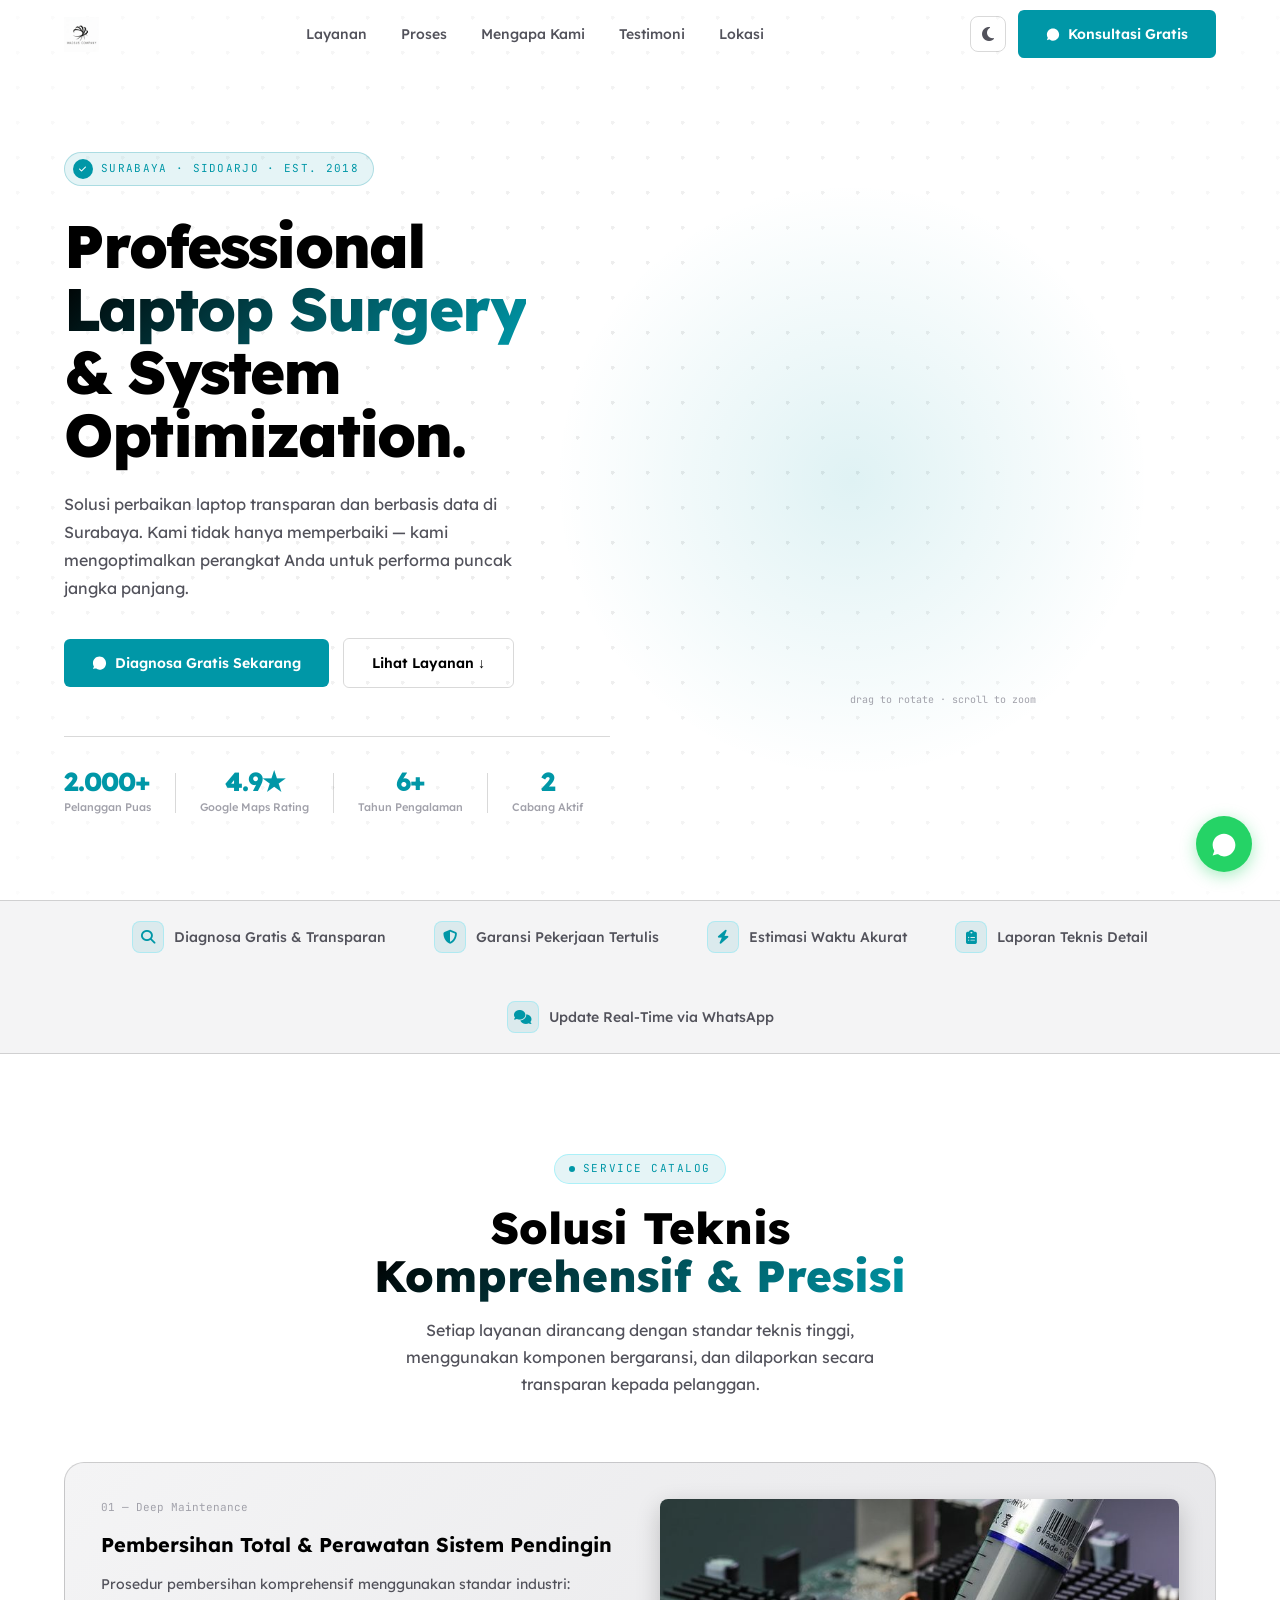
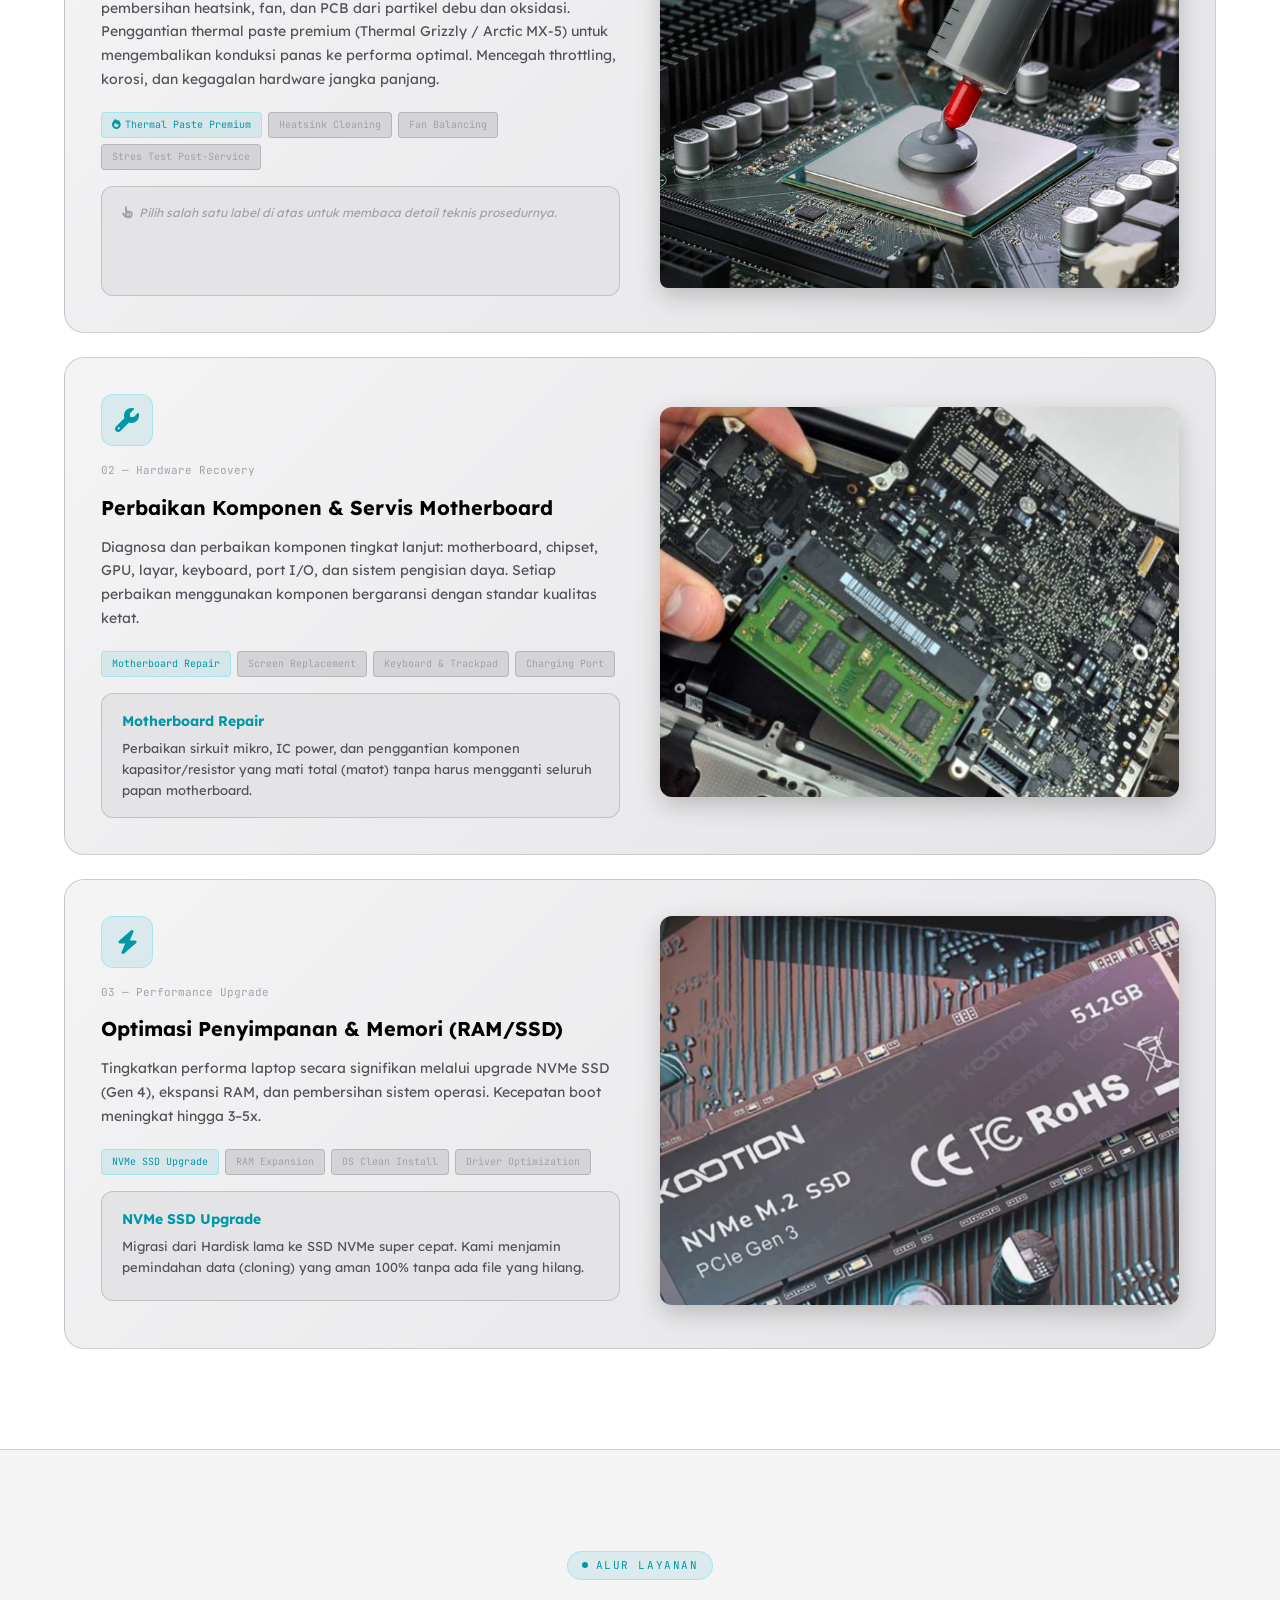
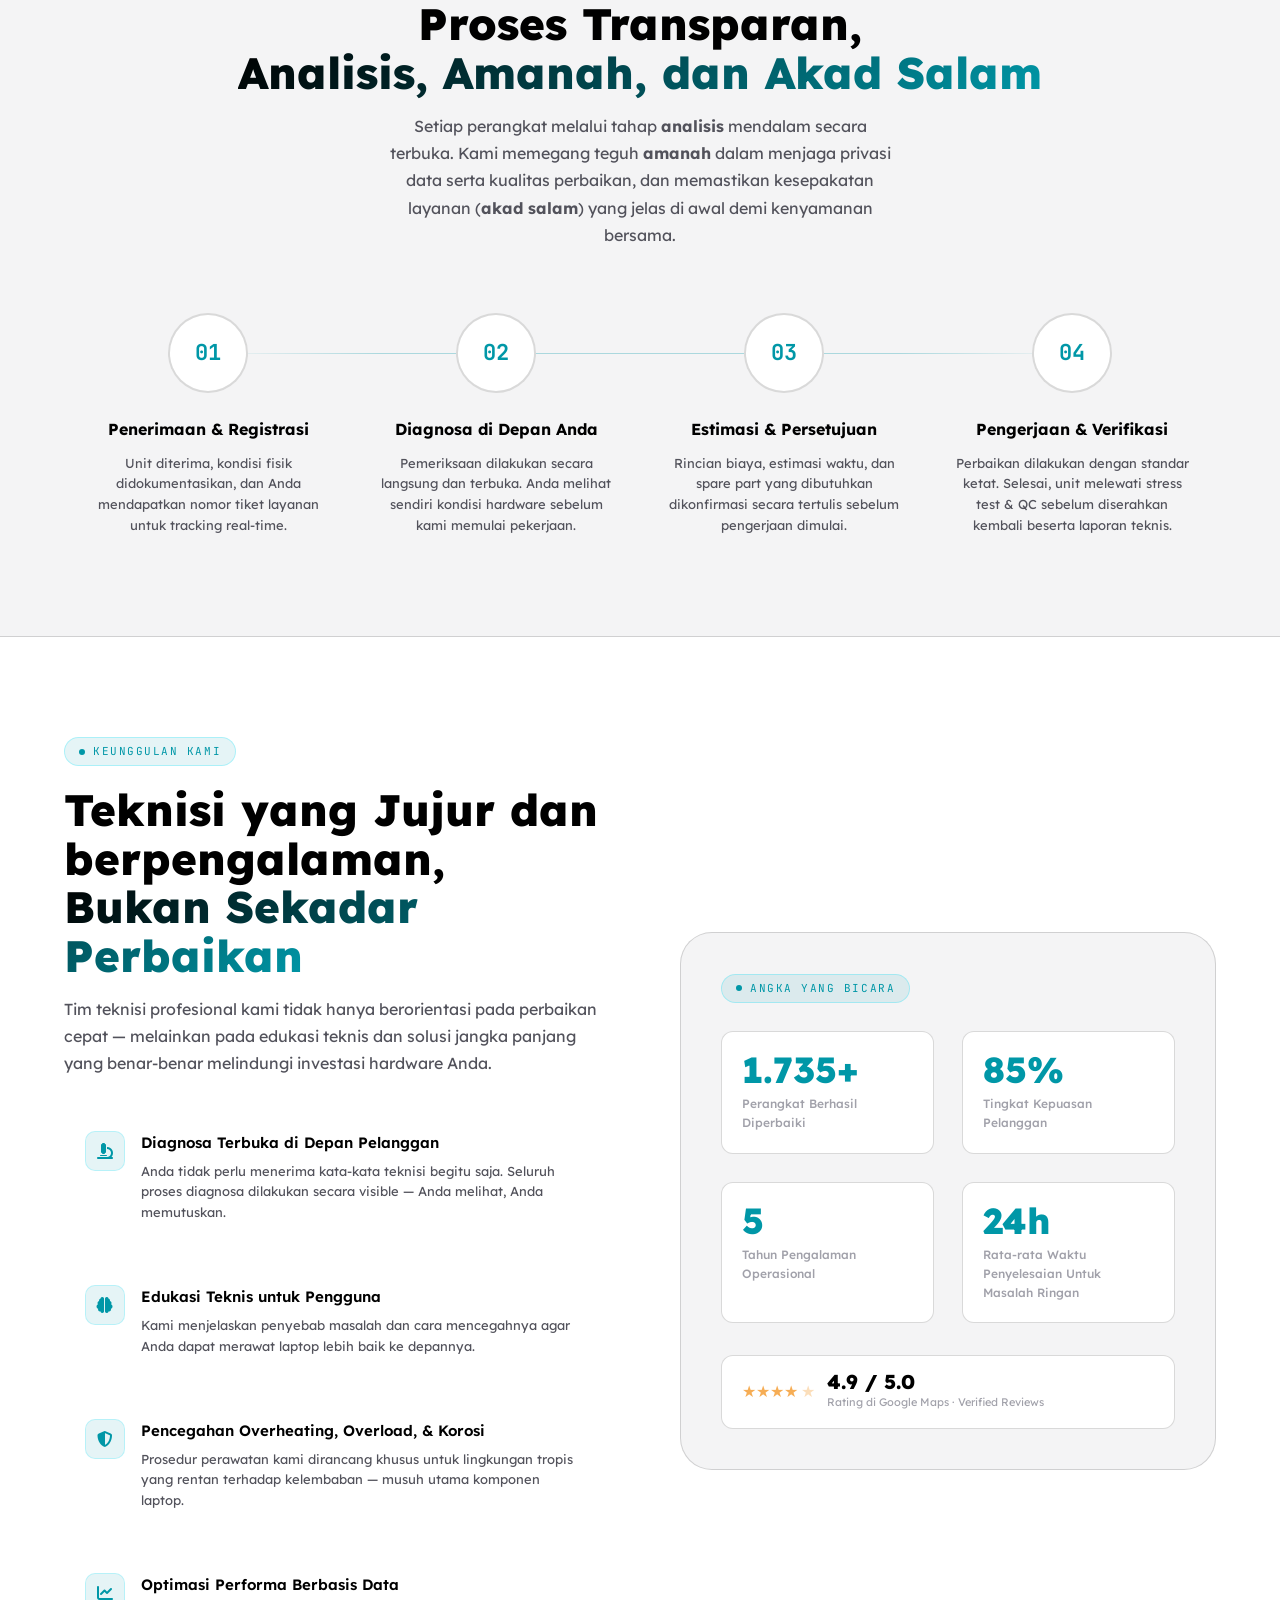
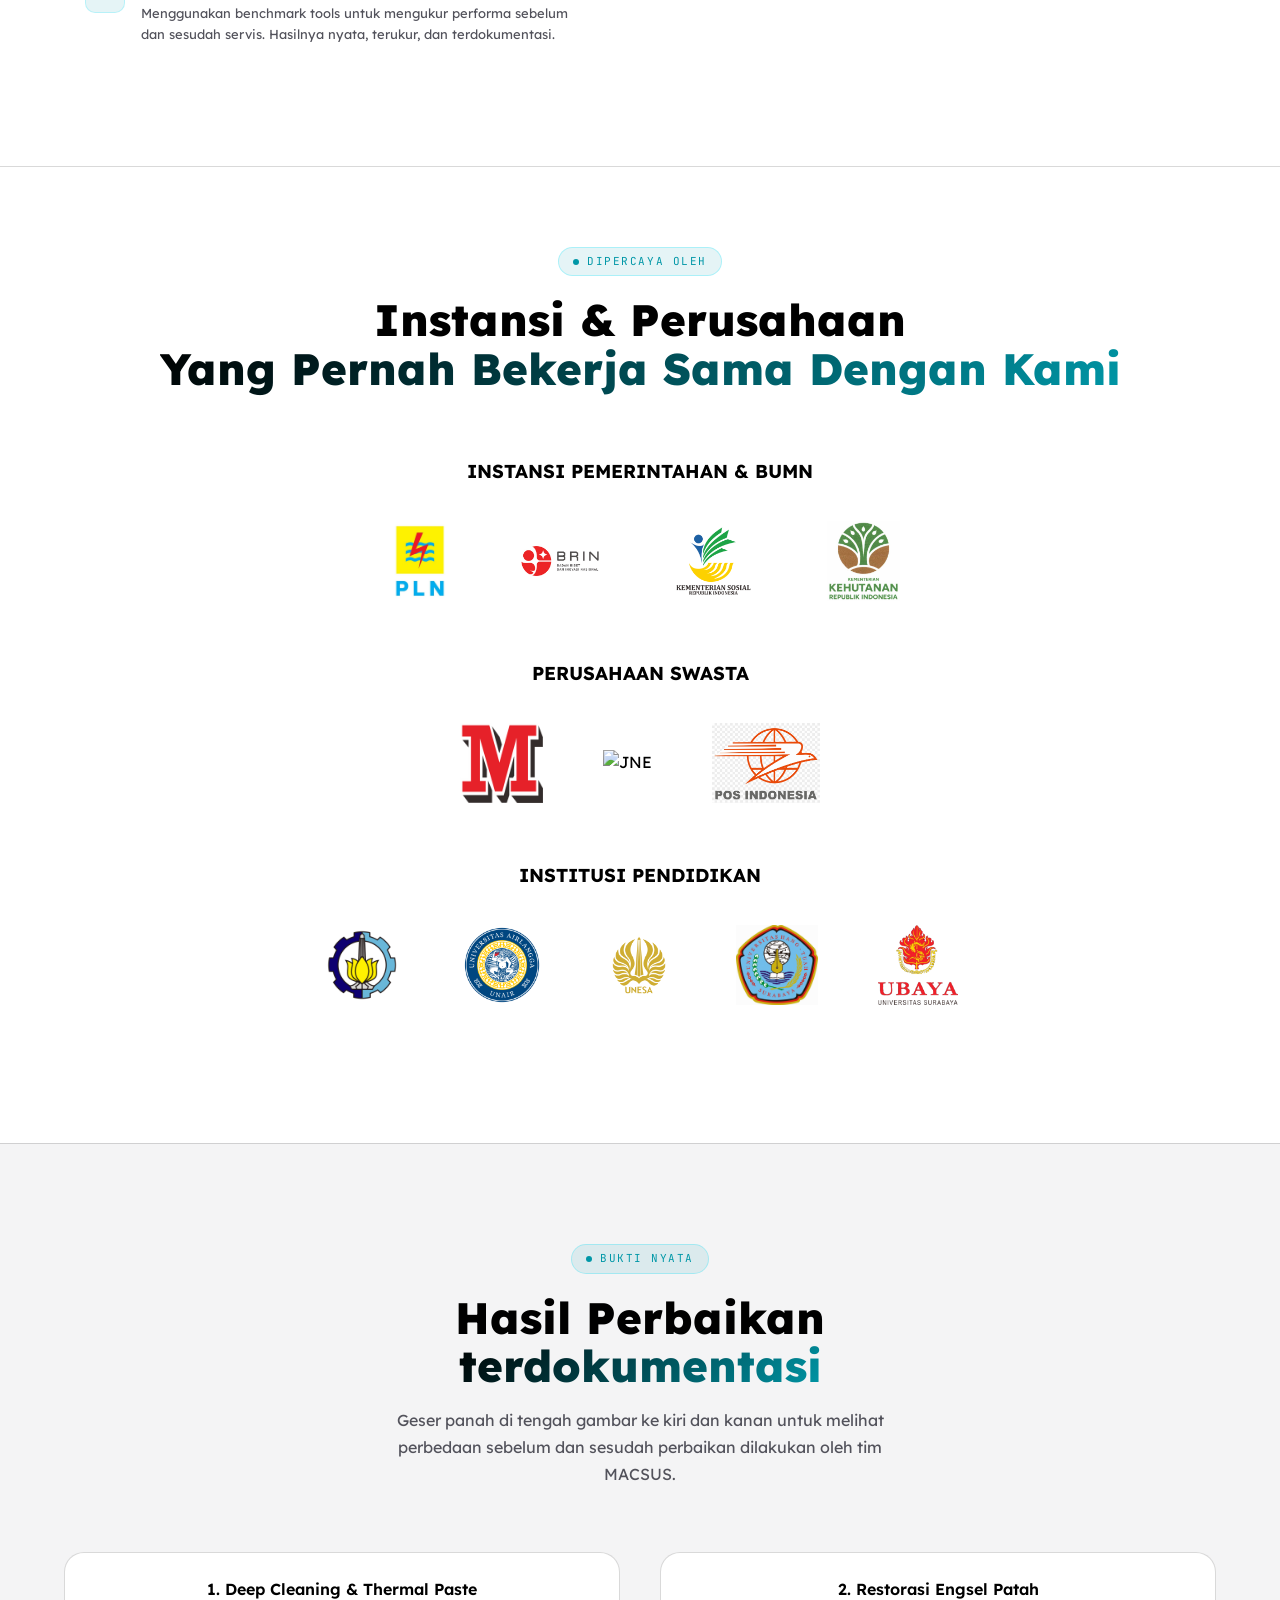
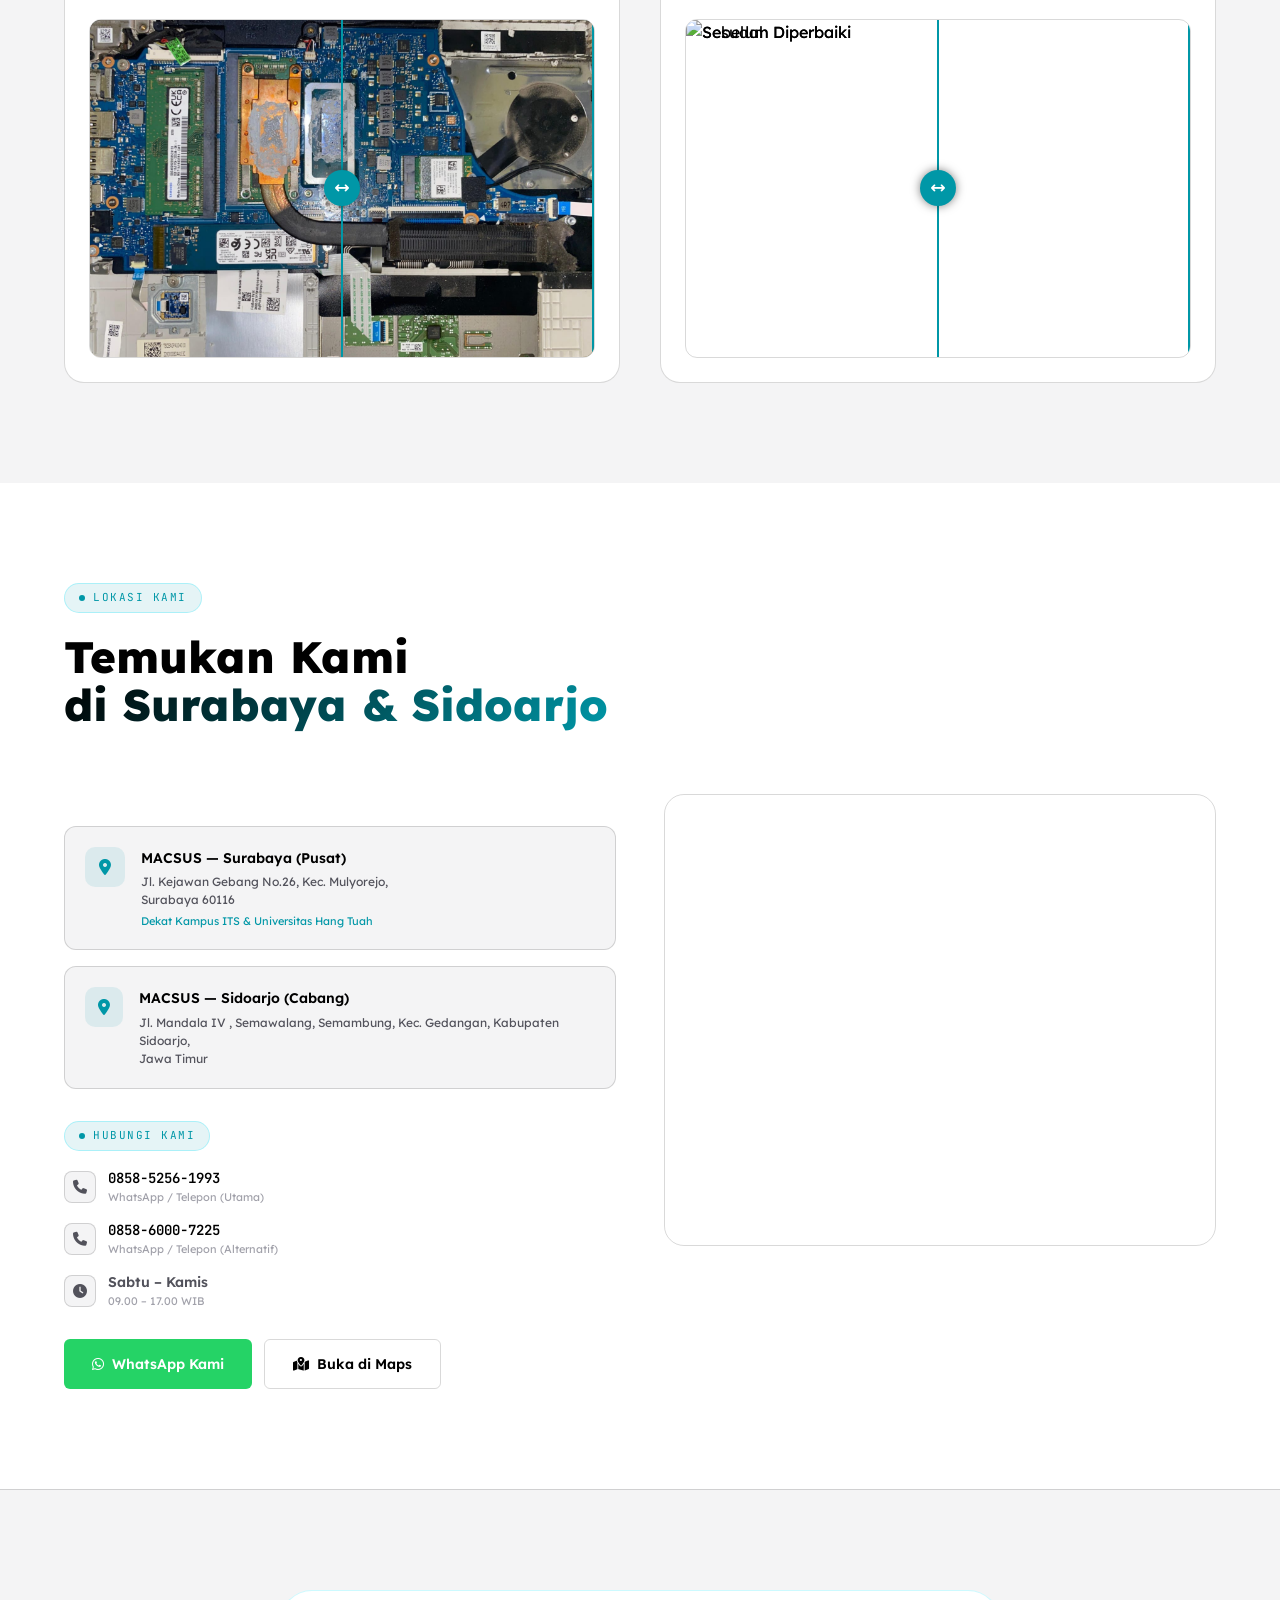
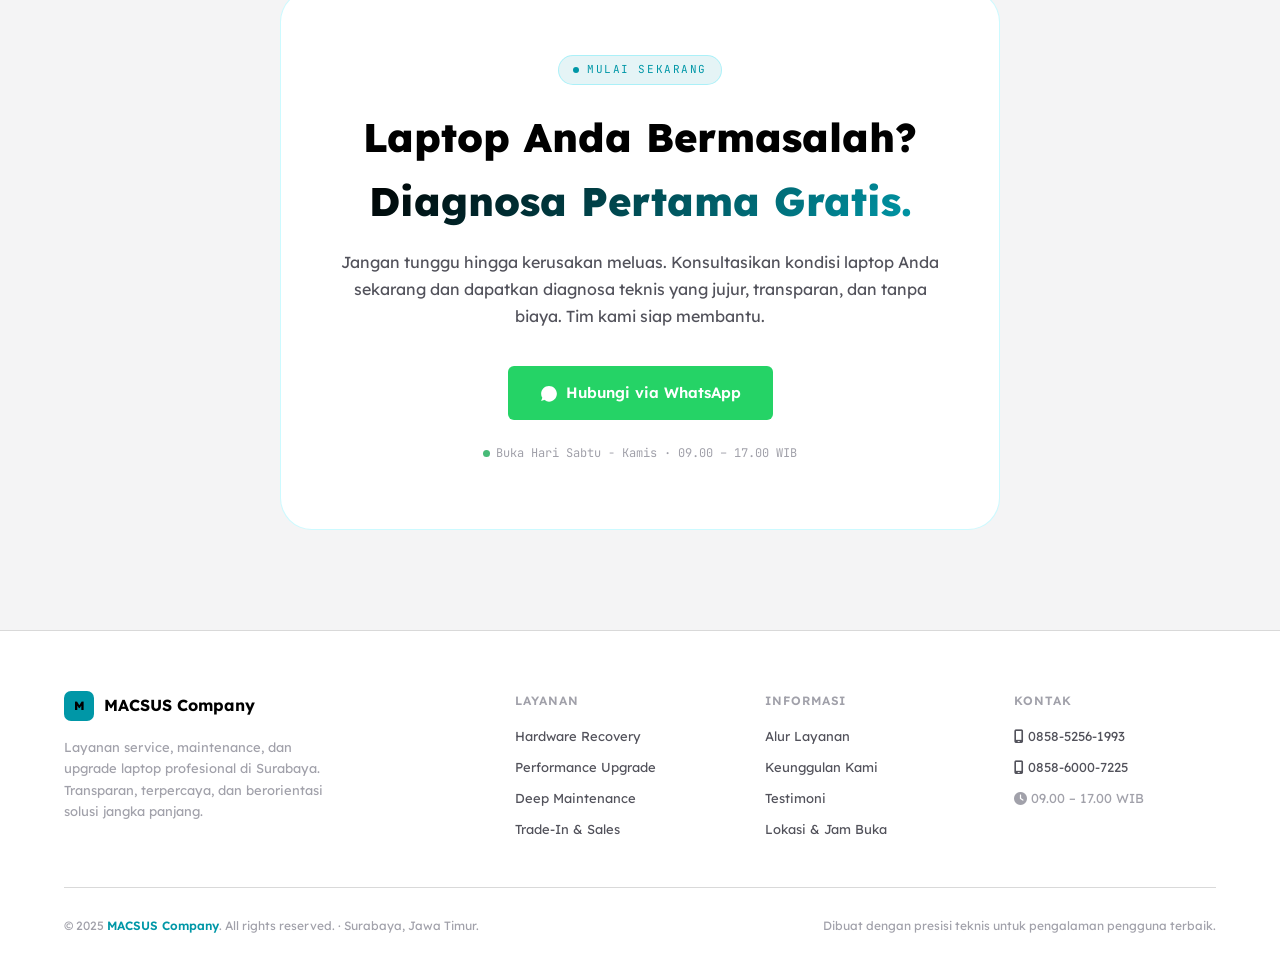
==== commit 9877767c: "Menambahkan fitur" ====
--- a/index.html
+++ b/index.html
@@ -81,6 +81,7 @@
   <script src="https://cdnjs.cloudflare.com/ajax/libs/three.js/r128/three.min.js"></script>
   <!-- Kode Favicon -->
   <link rel="icon" href="ikon.png" type="image/png" />
+  <script src="https://cdn.jsdelivr.net/npm/@supabase/supabase-js@2"></script>
 </head>
 
 <body>
@@ -89,7 +90,7 @@
     <div class="nav-inner">
       <a href="#" class="nav-logo" aria-label="MACSUS Company Home">
         <!-- Memanggil ikon.png sebagai logo utama -->
-        <img src="ikon.png" alt="Logo MACSUS" style="height: 35px; width: auto; object-fit: contain;">
+       <img id="logo-utama" src="ikon.png" alt="Logo MACSUS" style="height: 35px; width: auto; object-fit: contain;">
       </a>
 
       <div class="nav-links" role="menubar">
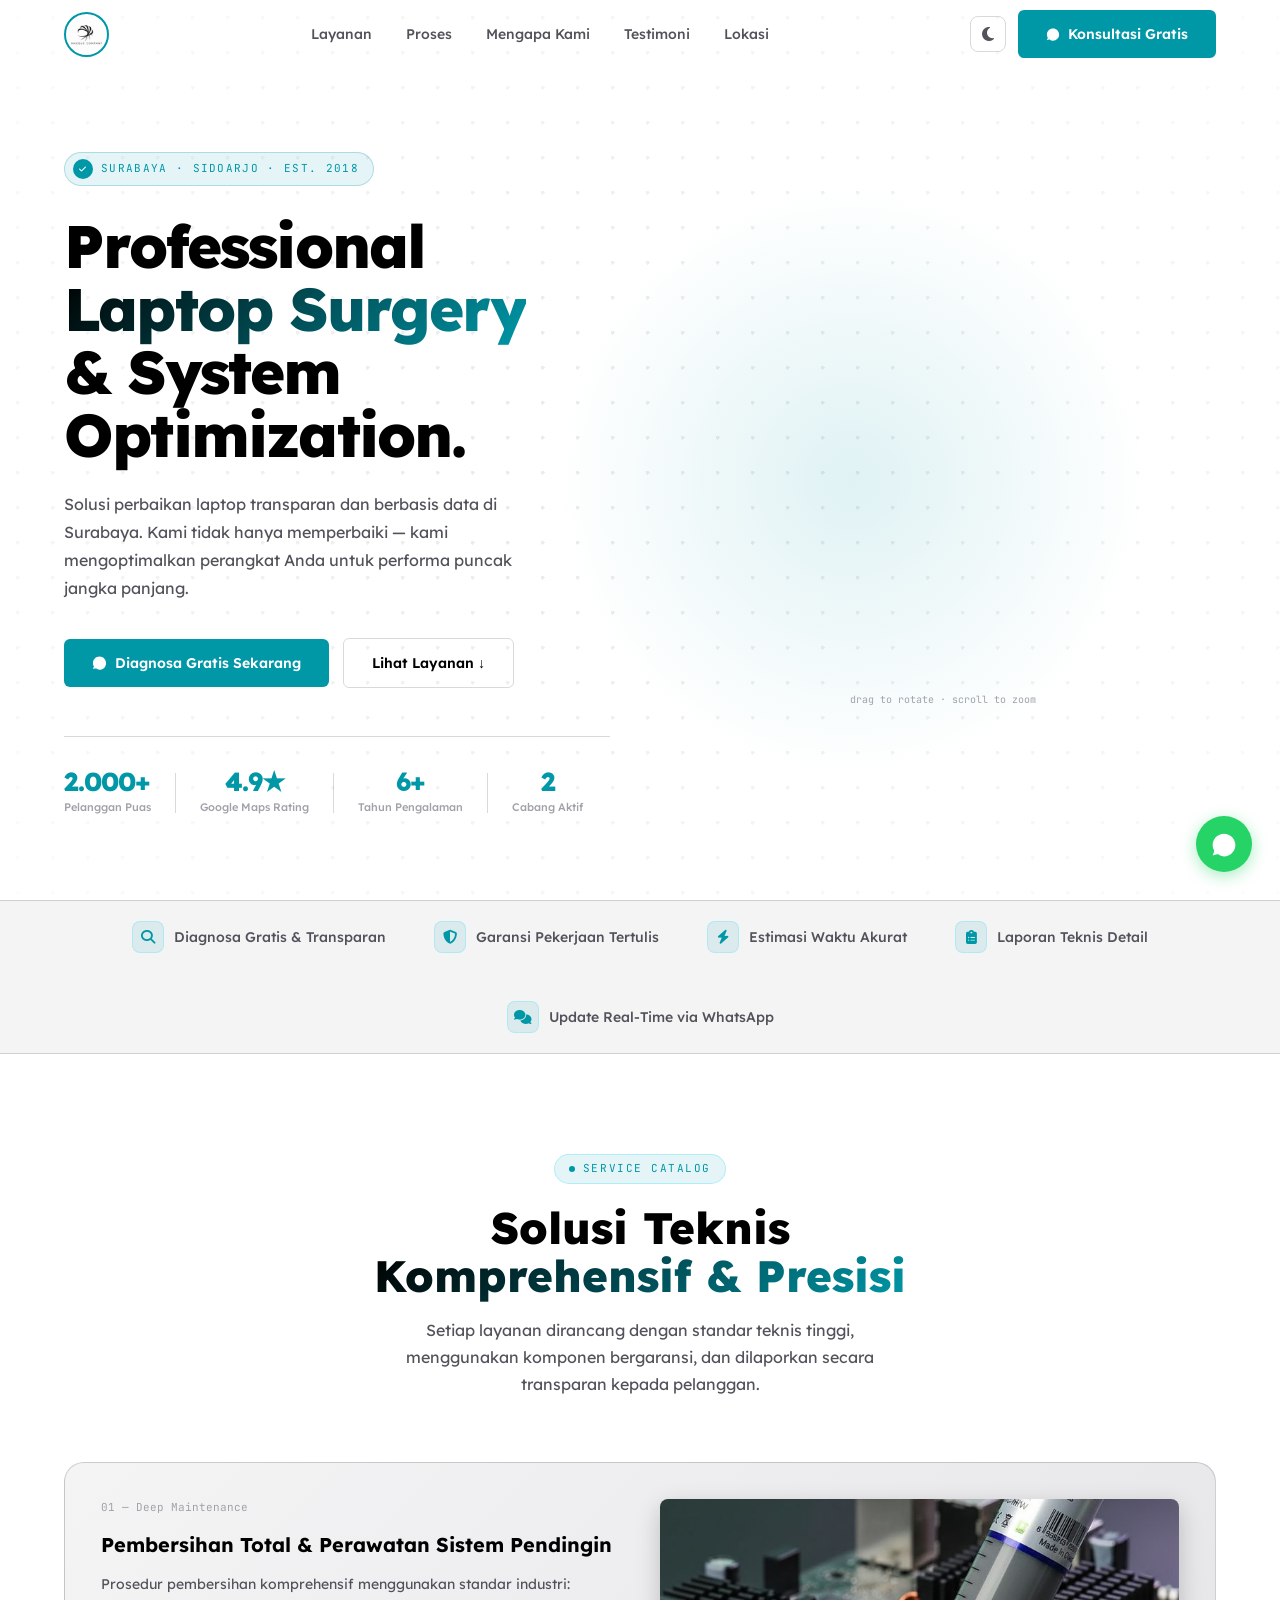
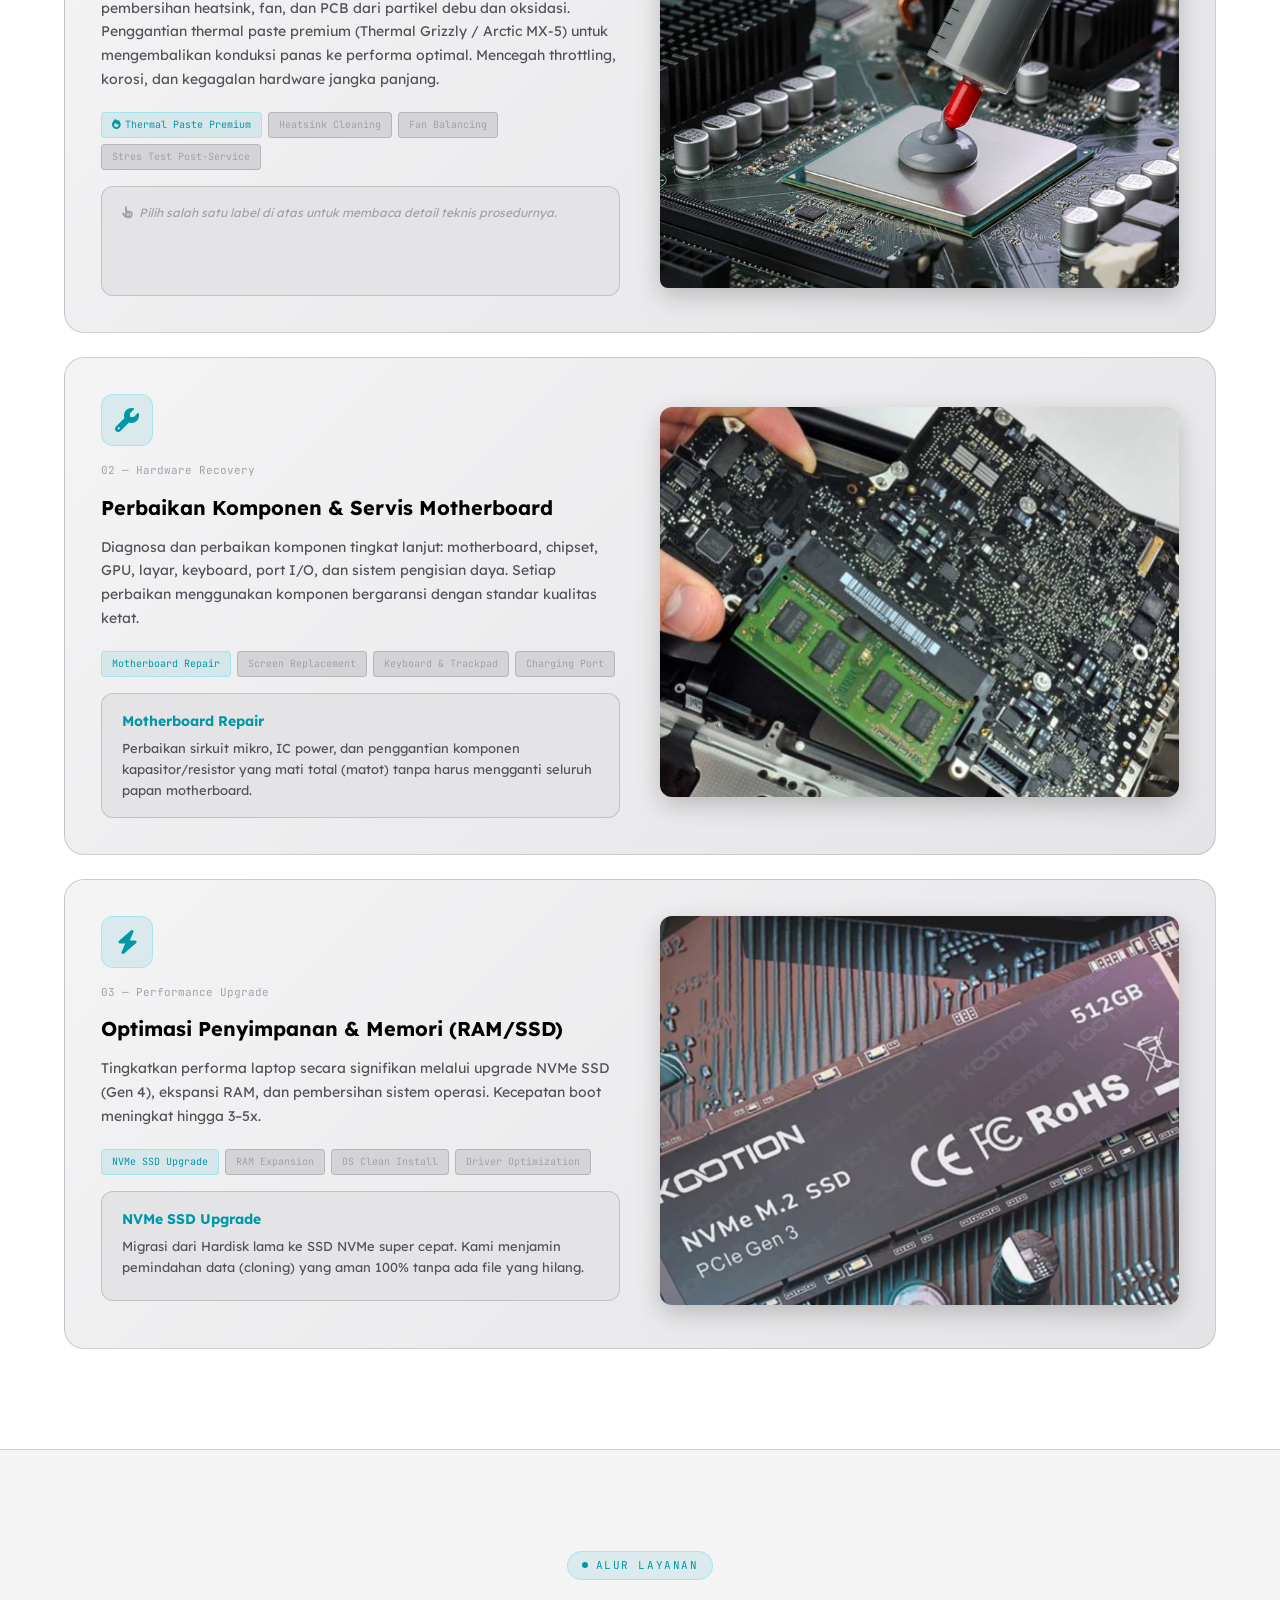
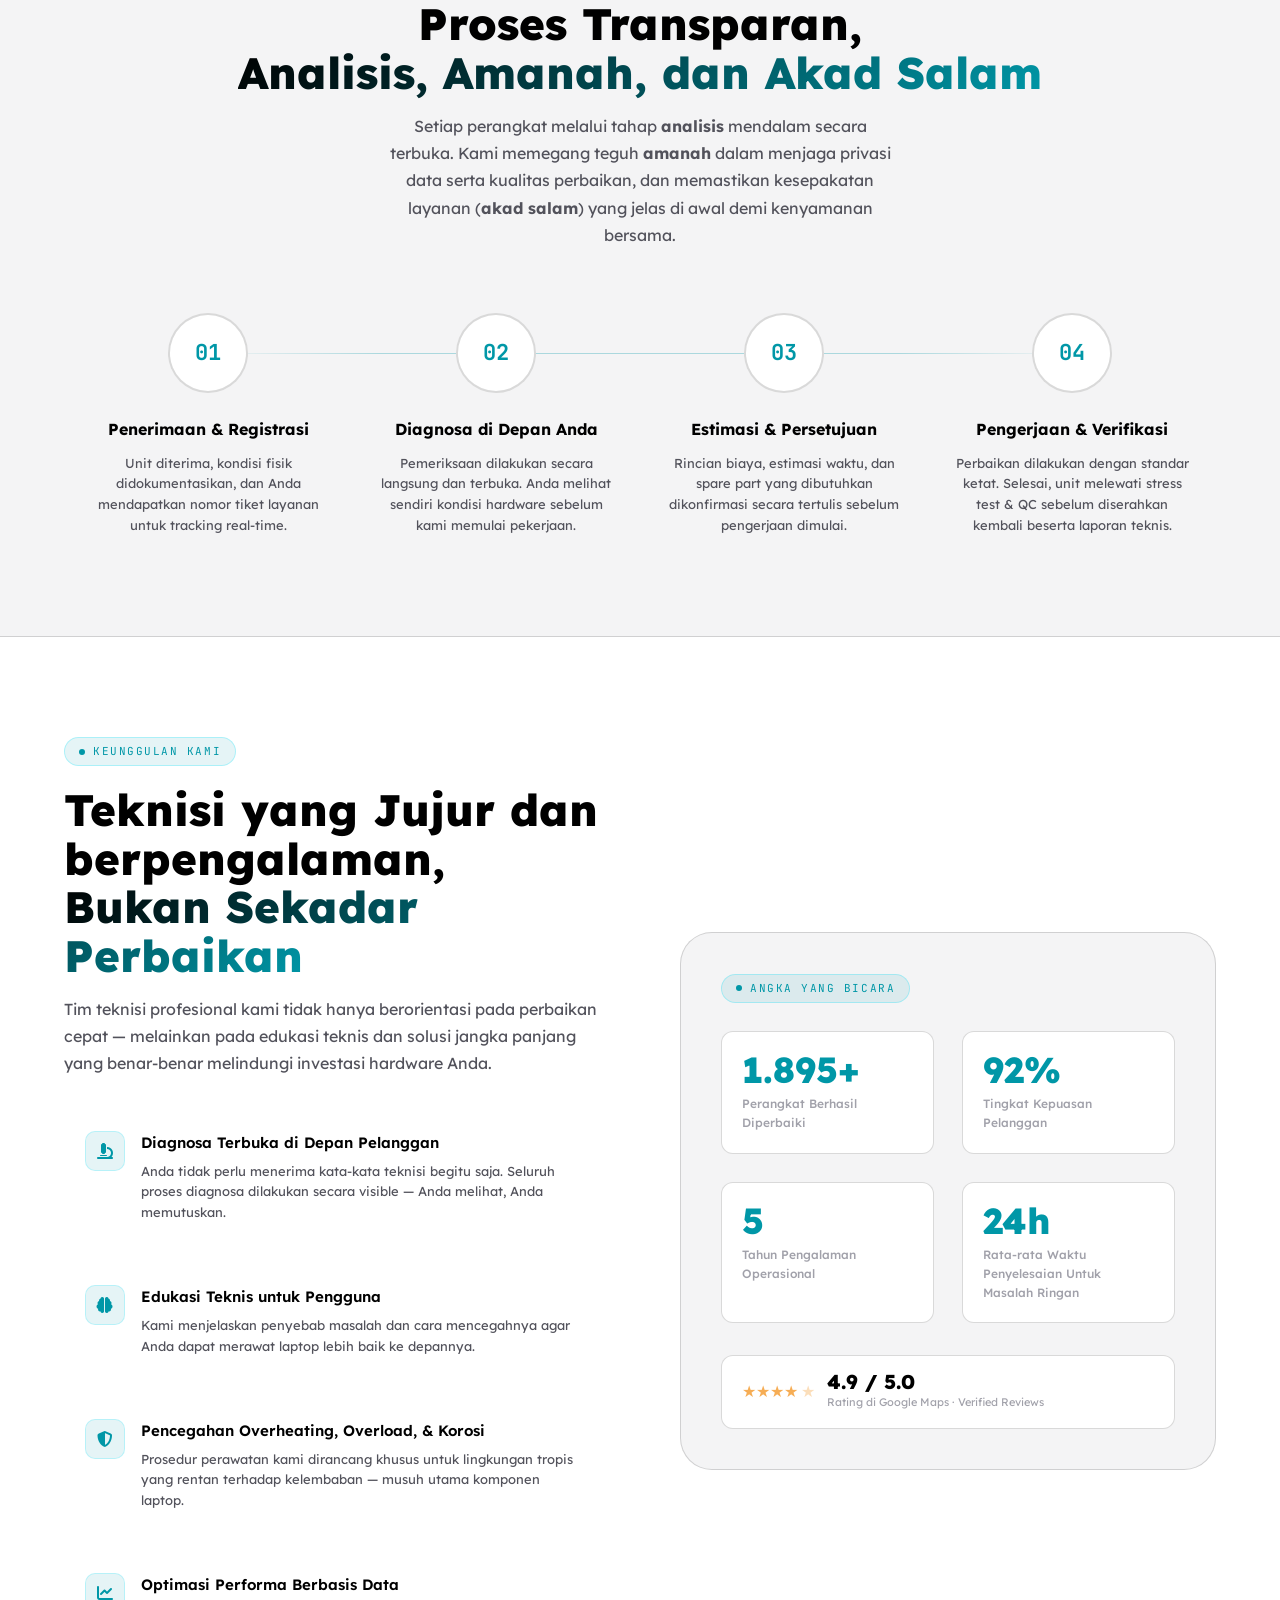
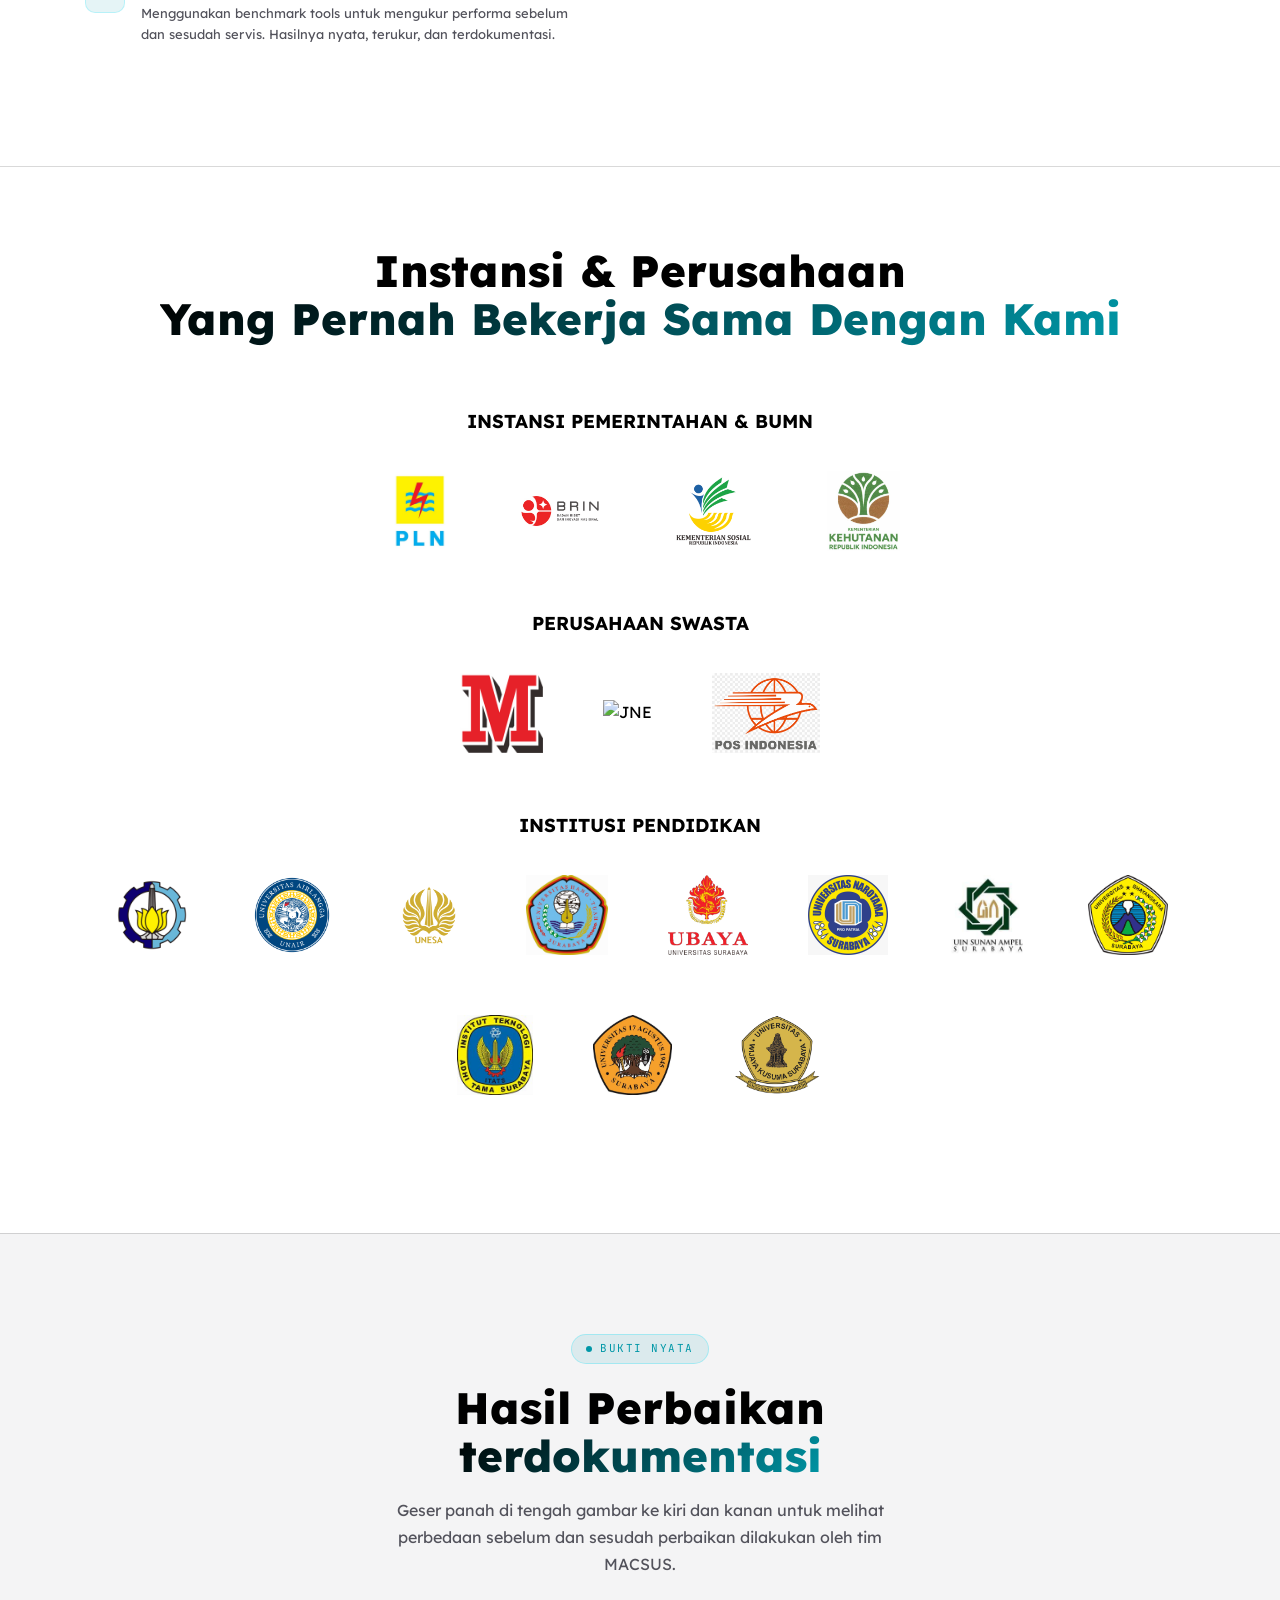
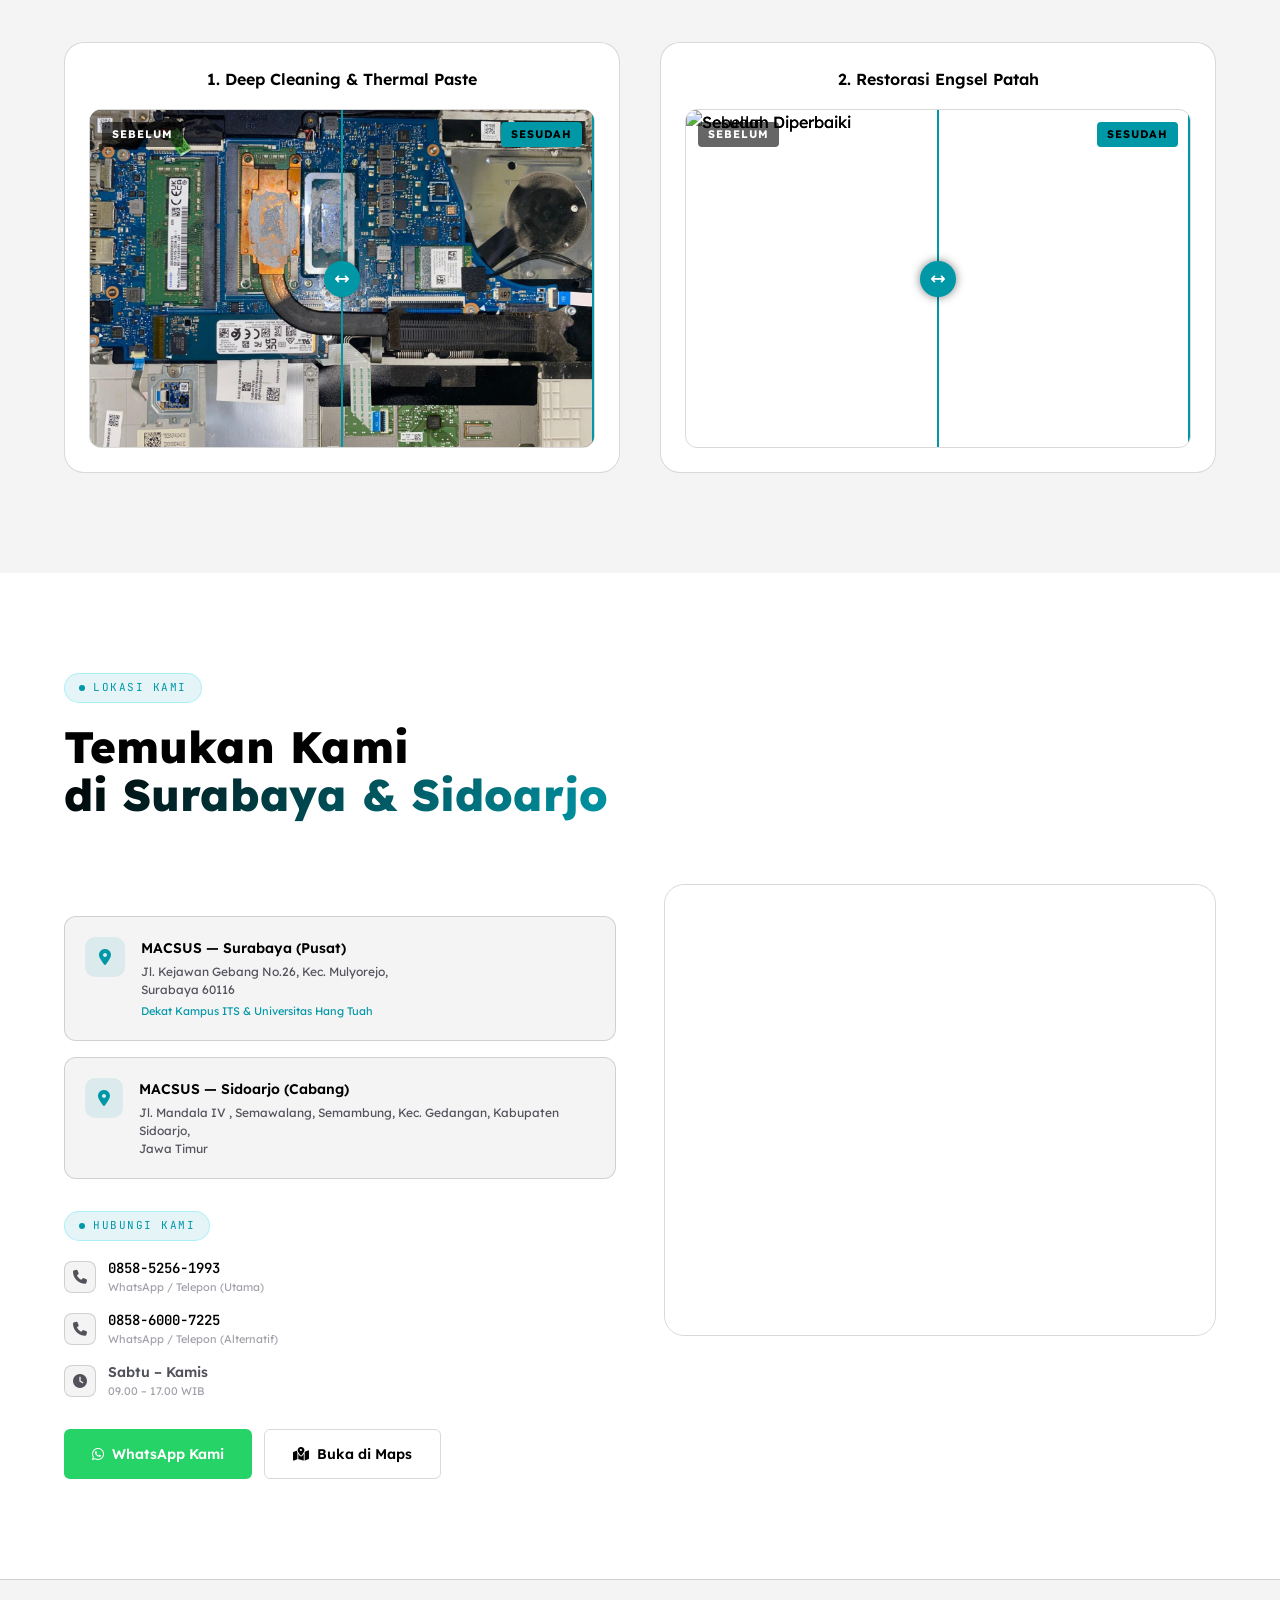
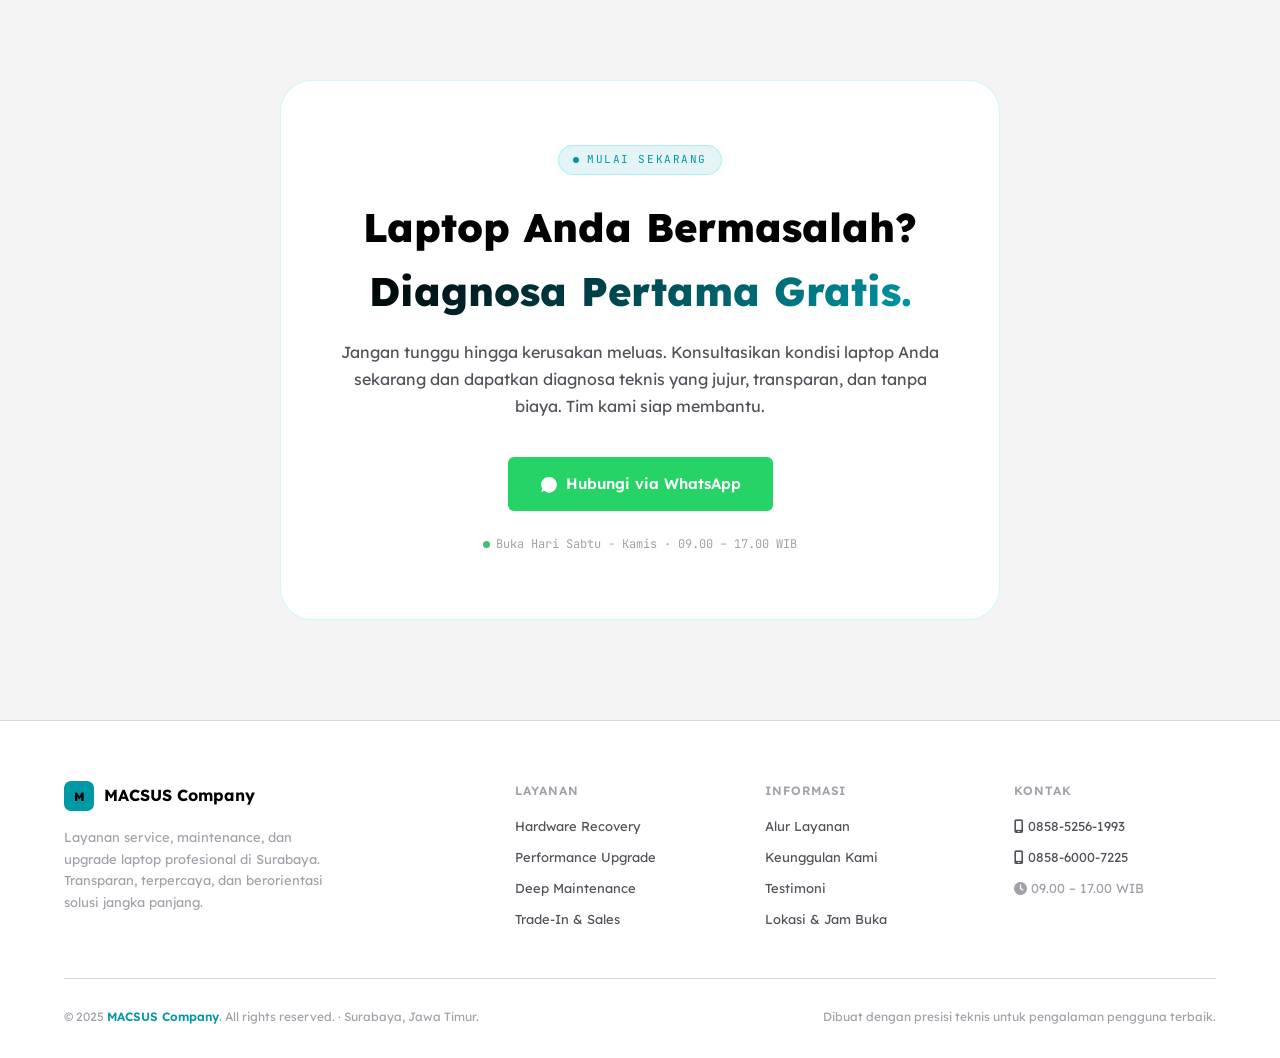
==== commit fc1142c6: "Menambahkan fitur" ====
--- a/index.html
+++ b/index.html
@@ -79,7 +79,8 @@
   <link rel="stylesheet" href="style.css" />
 
   <script src="https://cdnjs.cloudflare.com/ajax/libs/three.js/r128/three.min.js"></script>
-  <!-- Kode Favicon -->
+  <script src="https://cdn.jsdelivr.net/npm/fflate@0.8.2/umd/index.js"></script>
+  <script src="https://cdn.jsdelivr.net/npm/three@0.128.0/examples/js/loaders/FBXLoader.js"></script>
   <link rel="icon" href="ikon.png" type="image/png" />
   <script src="https://cdn.jsdelivr.net/npm/@supabase/supabase-js@2"></script>
 </head>
@@ -89,8 +90,7 @@
   <nav id="navbar" role="navigation" aria-label="Main Navigation">
     <div class="nav-inner">
       <a href="#" class="nav-logo" aria-label="MACSUS Company Home">
-        <!-- Memanggil ikon.png sebagai logo utama -->
-       <img id="logo-utama" src="ikon.png" alt="Logo MACSUS" style="height: 35px; width: auto; object-fit: contain;">
+        <img id="logo-utama" src="ikon.png" alt="Logo MACSUS" style="height: 45px; width: 45px; object-fit: cover; border-radius: 50%; border: 2px solid var(--electric); padding: 2px; background: var(--midnight);">
       </a>
 
       <div class="nav-links" role="menubar">
@@ -103,8 +103,7 @@
 
       <div class="nav-actions">
         <button class="theme-toggle" id="themeToggle" aria-label="Toggle Dark/Light Mode" title="Toggle theme"><i class="fa-solid fa-sun"></i></button>
-        <a href="https://wa.me/6285860007225?text=Hai%20MACSUS%2C%20Saya%20tertarik%20menjadwalkan%20konsultasi%20langsung%20untuk%20permasalahan%20komputer%20saya.%0AHari%3A%0ATanggal%3A%0AJam%3A%0AMetode%3A%20Antar-Jemput%20%2F%20Datang%20langsung%20(hapus%20yang%20tidak%20perlu)%0APermasalahan%3A"
-           target="_blank" rel="noopener noreferrer" class="btn btn-primary">
+        <a href="#" onclick="openWaModal(event)" class="btn btn-primary">
           <svg width="14" height="14" viewBox="0 0 24 24" fill="currentColor" aria-hidden="true"><path d="M17.472 14.382c-.297-.149-1.758-.867-2.03-.967-.273-.099-.471-.148-.67.15-.197.297-.767.966-.94 1.164-.173.199-.347.223-.644.075-.297-.15-1.255-.463-2.39-1.475-.883-.788-1.48-1.761-1.653-2.059-.173-.297-.018-.458.13-.606.134-.133.298-.347.446-.52.149-.174.198-.298.298-.497.099-.198.05-.371-.025-.52-.075-.149-.669-1.612-.916-2.207-.242-.579-.487-.5-.669-.51-.173-.008-.371-.01-.57-.01-.198 0-.52.074-.792.372-.272.297-1.04 1.016-1.04 2.479 0 1.462 1.065 2.875 1.213 3.074.149.198 2.096 3.2 5.077 4.487.709.306 1.262.489 1.694.625.712.227 1.36.195 1.871.118.571-.085 1.758-.719 2.006-1.413.248-.694.248-1.289.173-1.413-.074-.124-.272-.198-.57-.347z"/><path d="M5.339 21.656l.918-.334A9.937 9.937 0 0 0 12 23.5C17.799 23.5 22.5 18.799 22.5 13S17.799 2.5 12 2.5 1.5 7.201 1.5 13a10.01 10.01 0 0 0 1.574 5.431L1.5 22.5l4.839-1.344z"/></svg>
           Konsultasi Gratis
         </a>
@@ -148,8 +147,7 @@
         </p>
 
         <div class="hero-actions">
-          <a href="https://wa.me/6285860007225?text=Hai%20MACSUS%2C%20Saya%20tertarik%20menjadwalkan%20konsultasi%20langsung%20untuk%20permasalahan%20komputer%20saya.%0AHari%3A%0ATanggal%3A%0AJam%3A%0AMetode%3A%20Antar-Jemput%20%2F%20Datang%20langsung%20(hapus%20yang%20tidak%20perlu)%0APermasalahan%3A"
-             target="_blank" rel="noopener noreferrer" class="btn btn-primary">
+          <a href="#" onclick="openWaModal(event)" class="btn btn-primary">
             <svg width="15" height="15" viewBox="0 0 24 24" fill="currentColor" aria-hidden="true"><path d="M17.472 14.382c-.297-.149-1.758-.867-2.03-.967-.273-.099-.471-.148-.67.15-.197.297-.767.966-.94 1.164-.173.199-.347.223-.644.075-.297-.15-1.255-.463-2.39-1.475-.883-.788-1.48-1.761-1.653-2.059-.173-.297-.018-.458.13-.606.134-.133.298-.347.446-.52.149-.174.198-.298.298-.497.099-.198.05-.371-.025-.52-.075-.149-.669-1.612-.916-2.207-.242-.579-.487-.5-.669-.51-.173-.008-.371-.01-.57-.01-.198 0-.52.074-.792.372-.272.297-1.04 1.016-1.04 2.479 0 1.462 1.065 2.875 1.213 3.074.149.198 2.096 3.2 5.077 4.487.709.306 1.262.489 1.694.625.712.227 1.36.195 1.871.118.571-.085 1.758-.719 2.006-1.413.248-.694.248-1.289.173-1.413-.074-.124-.272-.198-.57-.347z"/><path d="M5.339 21.656l.918-.334A9.937 9.937 0 0 0 12 23.5C17.799 23.5 22.5 18.799 22.5 13S17.799 2.5 12 2.5 1.5 7.201 1.5 13a10.01 10.01 0 0 0 1.574 5.431L1.5 22.5l4.839-1.344z"/></svg>
             Diagnosa Gratis Sekarang
           </a>
@@ -228,7 +226,6 @@
       <div class="services-grid">
         <article class="service-card featured animate-on-scroll">
           
-          <!-- ================= KOLOM KIRI (TEKS & TOMBOL) ================= -->
           <div>
             <div class="service-number">01 — Deep Maintenance</div>
             <h3 class="service-title">Pembersihan Total & Perawatan Sistem Pendingin</h3>
@@ -243,7 +240,6 @@
               <span class="service-tag" data-target="penjelasan-stres">Stres Test Post-Service</span>
             </div>
 
-            <!-- KOTAK PENJELASAN DINAMIS -->
             <div class="dynamic-explanation-box">
               
               <div id="penjelasan-default" class="expl-content active">
@@ -270,35 +266,24 @@
                 <p class="expl-desc">Laptop akan dipaksa berjalan pada kinerja 100% menggunakan software benchmark sebelum dikembalikan ke pelanggan. Memastikan suhu benar-benar stabil dan aman saat digunakan bekerja berat.</p>
               </div>
 
-            </div> <!-- Tutup dynamic-explanation-box -->
-          </div> <!-- TUTUP KOLOM KIRI (Ini penutup yang sebelumnya hilang!) -->
-          
-          <!-- ================= KOLOM KANAN (GAMBAR DIAGRAM) ================= -->
-  
-          <!-- ================= KOLOM KANAN (GAMBAR DIAGRAM/VISUAL DINAMIS) ================= -->
-          <div class="service-visual" aria-hidden="true">
+            </div> </div> <div class="service-visual" aria-hidden="true">
             
-            <!-- Visual Default (Tampil pertama kali) -->
             <div id="visual-default" class="visual-content active">
               <img src="logos/thermalpaste.png" alt="Pilih Layanan" style="width: 100%; border-radius: 8px;">
             </div>
 
-            <!-- Visual 1: Thermal Paste -->
             <div id="visual-thermal" class="visual-content">
               <img src="logos/thermalpaste.png" alt="Thermal Paste" style="width: 100%; border-radius: 8px;">
             </div>
 
-            <!-- Visual 2: Heatsink Cleaning -->
             <div id="visual-heatsink" class="visual-content">
               <img src="logos/heatsink.png" alt="Heatsink Cleaning" style="width: 100%; border-radius: 8px;">
             </div>
 
-            <!-- Visual 4: Fan Balancing -->
             <div id="visual-fan" class="visual-content">
               <img src="logos/fan.png" alt="Fan Balancing" style="width: 100%; border-radius: 8px;">
             </div>
 
-            <!-- Visual 5: Stres Test -->
             <div id="visual-stres" class="visual-content">
               <img src="logos/stress test.png" alt="Stres Test" style="width: 100%; border-radius: 8px;">
             </div>
@@ -306,10 +291,8 @@
           </div>
         </article>
 
-        <!-- ==================== KARTU 2: HARDWARE RECOVERY ==================== -->
         <article class="service-card featured animate-on-scroll">
           
-          <!-- Kolom Kiri -->
           <div>
             <div class="service-icon" aria-hidden="true" style="margin-bottom: 16px; color: var(--electric); font-size: 24px;"><i class="fa-solid fa-wrench"></i></div>
             <div class="service-number">02 — Hardware Recovery</div>
@@ -327,11 +310,9 @@
               </div>
 
               <div class="dynamic-explanation-box">
-                <!-- Teks default -->
                 <div id="penjelasan-default-2" class="expl-content">
                   <p style="font-size: 12px; color: var(--text-muted); font-style: italic; margin: 0;"><i class="fa-solid fa-hand-pointer" style="margin-right: 6px;"></i>Pilih label di kiri untuk melihat detail.</p>
                 </div>
-                <!-- Penjelasan -->
                 <div id="penjelasan-mobo" class="expl-content active">
                   <div class="expl-title">Motherboard Repair</div>
                   <p class="expl-desc">Perbaikan sirkuit mikro, IC power, dan penggantian komponen kapasitor/resistor yang mati total (matot) tanpa harus mengganti seluruh papan motherboard.</p>
@@ -352,7 +333,6 @@
             </div>
           </div>
 
-          <!-- Kolom Kanan (Gambar Visual) -->
           <div class="service-visual" aria-hidden="true">
             <div id="visual-mobo" class="visual-content active">
               <img src="logos/Motherboard.png" alt="Motherboard Repair" style="width: 100%; aspect-ratio: 4/3; object-fit: cover; border-radius: var(--radius-md);">
@@ -369,10 +349,8 @@
           </div>
         </article>
 
-        <!-- ==================== KARTU 3: PERFORMANCE UPGRADE ==================== -->
         <article class="service-card featured animate-on-scroll">
           
-          <!-- Kolom Kiri -->
           <div>
             <div class="service-icon" aria-hidden="true" style="margin-bottom: 16px; color: var(--electric); font-size: 24px;"><i class="fa-solid fa-bolt"></i></div>
             <div class="service-number">03 — Performance Upgrade</div>
@@ -410,7 +388,6 @@
             </div>
           </div>
 
-          <!-- Kolom Kanan (Gambar Visual) -->
           <div class="service-visual" aria-hidden="true">
             <div id="visual-ssd" class="visual-content active">
               <img src="logos/ssd.png" alt="SSD" style="width: 100%; aspect-ratio: 4/3; object-fit: cover; border-radius: var(--radius-md);">
@@ -547,7 +524,6 @@
 <section id="clients" aria-label="Klien dan Mitra Kami">
   <div class="container">
     <div class="section-header animate-on-scroll">
-      <div class="section-label">Dipercaya Oleh</div>
       <h2 class="section-title">
         Instansi & Perusahaan<br/>
         <span class="text-gradient">Yang Pernah Bekerja Sama Dengan Kami</span>
@@ -583,13 +559,18 @@
           <img src="logos/kampus/unesa.png" alt="UNESA" title="UNESA">
           <img src="logos/kampus/hangtuah.png" alt="Hang Tuah" title="Hang Tuah">
           <img src="logos/kampus/ubaya.png" alt="UNESA" title="UNESA">
+          <img src="logos/kampus/narotama.png" alt="NAROTAMA" title="NAROTAMA">
+          <img src="logos/kampus/uinsa.png" alt="UINSA" title="UINSA">
+          <img src="logos/kampus/ubhara.png" alt="UBHARA" title="UBHARA">
+          <img src="logos/kampus/itats.png" alt="ITATS" title="ITATS">
+          <img src="logos/kampus/untag.webp" alt="UNTAG" title="UNTAG">
+          <img src="logos/kampus/uwks.png" alt="UWKS" title="UWKS">
         </div>
       </div>
     </div>
   </div>
 </section>
   
-  <!-- ==================== BEFORE / AFTER GALLERY ==================== -->
   <section id="portfolio" aria-labelledby="portfolio-heading" style="padding: 100px 0; background: var(--midnight-2); border-top: 1px solid var(--border);">
     <div class="container">
       <div class="section-header animate-on-scroll">
@@ -600,13 +581,15 @@
 
       <div class="portfolio-grid animate-on-scroll">
         
-        <!-- Kasus 1: Deep Cleaning -->
         <div class="portfolio-item">
           <h3 class="portfolio-title">1. Deep Cleaning & Thermal Paste</h3>
           <div class="comparison-slider">
-            <!-- Gambar After (Bawah) -->
+            <div style="margin-top: 16px; padding: 12px; background: var(--midnight-3); border-radius: 8px; font-size: 13px; color: var(--text-secondary);">
+              <strong style="color: var(--electric);">Metrik Perbaikan:</strong><br/>
+                • Suhu CPU Awal: 95°C (Throttling) ➔ Suhu Akhir: 68°C (Stabil)<br/>
+                • Tindakan: Pembersihan total & pengaplikasian Thermal Grizzly Kryonaut.
+            </div>
             <img src="logos/after.jpg" alt="Sesudah Dibersihkan" class="img-after">
-            <!-- Gambar Before (Atas) -->
             <img src="logos/before.png" alt="Sebelum Dibersihkan" class="img-before">
             
             <input type="range" min="0" max="100" value="50" class="slider" aria-label="Geser untuk membandingkan gambar">
@@ -616,13 +599,10 @@
           </div>
         </div>
 
-        <!-- Kasus 2: Perbaikan Engsel/Body -->
         <div class="portfolio-item">
           <h3 class="portfolio-title">2. Restorasi Engsel Patah</h3>
           <div class="comparison-slider">
-            <!-- Gambar After (Bawah) -->
             <img src="https://via.placeholder.com/600x400/1a1a1a/00E5FF?text=Sesudah+(After)" alt="Sesudah Diperbaiki" class="img-after">
-            <!-- Gambar Before (Atas) -->
             <img src="https://via.placeholder.com/600x400/4a4a4a/ffffff?text=Sebelum+(Before)" alt="Sebelum Diperbaiki" class="img-before">
             
             <input type="range" min="0" max="100" value="50" class="slider" aria-label="Geser untuk membandingkan gambar">
@@ -697,8 +677,7 @@
             </div>
 
             <div style="margin-top:28px; display:flex; gap:12px; flex-wrap:wrap;">
-              <a href="https://wa.me/6285860007225?text=Hai%20MACSUS%2C%20Saya%20tertarik%20menjadwalkan%20konsultasi%20langsung%20untuk%20permasalahan%20komputer%20saya.%0AHari%3A%0ATanggal%3A%0AJam%3A%0AMetode%3A%20Antar-Jemput%20%2F%20Datang%20langsung%20(hapus%20yang%20tidak%20perlu)%0APermasalahan%3A"
-                 target="_blank" rel="noopener noreferrer" class="btn btn-wa">
+              <a href="#" onclick="openWaModal(event)" class="btn btn-wa">
                 <i class="fa-brands fa-whatsapp"></i> WhatsApp Kami
               </a>
               <a href="https://maps.app.goo.gl/fAZedYsnddeuPDBM9" target="_blank" rel="noopener noreferrer" class="btn btn-outline">
@@ -709,8 +688,7 @@
         </div>
 
         <div class="map-wrapper animate-on-scroll">
-  <!-- Peta Lokasi MACSUS Surabaya yang sudah diperbaiki -->
-<iframe 
+  <iframe 
   src="https://www.google.com/maps/embed?pb=!1m18!1m12!1m3!1d3957.7554378125615!2d112.7915357!3d-7.2680489!2m3!1f0!2f0!3f0!3m2!1i1024!2i768!4f13.1!3m3!1m2!1s0x2dd7f9780164c017%3A0xc48c1871638686a9!2sMACSUS%20-%20Surabaya%20(Pusat)!5e0!3m2!1sid!2sid!4v1714644026848!5m2!1sid!2sidhttps://www.google.com/maps/embed?pb=!1m18!1m12!1m3!1d3957.59368369324!2d112.79346407585966!3d-7.286987492720232!2m3!1f0!2f0!3f0!3m2!1i1024!2i768!4f13.1!3m3!1m2!1s0x2dd7fa114407ad37%3A0x664971c26f0490!2sJl.%20Kejawan%20Gebang%20No.26%2C%20Gebang%20Putih%2C%20Kec.%20Mulyorejo%2C%20Surabaya%2C%20Jawa%20Timur%2060115!5e0!3m2!1sid!2sid!4v1713760000000!5m2!1sid!2sid" 
   width="100%" 
   height="100%" 
@@ -736,8 +714,7 @@
           Jangan tunggu hingga kerusakan meluas. Konsultasikan kondisi laptop Anda sekarang dan dapatkan diagnosa teknis yang jujur, transparan, dan tanpa biaya. Tim kami siap membantu.
         </p>
         <div class="cta-actions">
-          <a href="https://wa.me/6285860007225?text=Hai%20MACSUS%2C%20Saya%20tertarik%20menjadwalkan%20konsultasi%20langsung%20untuk%20permasalahan%20komputer%20saya.%0AHari%3A%0ATanggal%3A%0AJam%3A%0AMetode%3A%20Antar-Jemput%20%2F%20Datang%20langsung%20(hapus%20yang%20tidak%20perlu)%0APermasalahan%3A"
-             target="_blank" rel="noopener noreferrer" class="btn btn-wa" style="font-size:15px; padding:15px 32px;">
+          <a href="#" onclick="openWaModal(event)" class="btn btn-wa" style="font-size:15px; padding:15px 32px;">
             <svg width="18" height="18" viewBox="0 0 24 24" fill="currentColor" aria-hidden="true"><path d="M17.472 14.382c-.297-.149-1.758-.867-2.03-.967-.273-.099-.471-.148-.67.15-.197.297-.767.966-.94 1.164-.173.199-.347.223-.644.075-.297-.15-1.255-.463-2.39-1.475-.883-.788-1.48-1.761-1.653-2.059-.173-.297-.018-.458.13-.606.134-.133.298-.347.446-.52.149-.174.198-.298.298-.497.099-.198.05-.371-.025-.52-.075-.149-.669-1.612-.916-2.207-.242-.579-.487-.5-.669-.51-.173-.008-.371-.01-.57-.01-.198 0-.52.074-.792.372-.272.297-1.04 1.016-1.04 2.479 0 1.462 1.065 2.875 1.213 3.074.149.198 2.096 3.2 5.077 4.487.709.306 1.262.489 1.694.625.712.227 1.36.195 1.871.118.571-.085 1.758-.719 2.006-1.413.248-.694.248-1.289.173-1.413-.074-.124-.272-.198-.57-.347z"/><path d="M5.339 21.656l.918-.334A9.937 9.937 0 0 0 12 23.5C17.799 23.5 22.5 18.799 22.5 13S17.799 2.5 12 2.5 1.5 7.201 1.5 13a10.01 10.01 0 0 0 1.574 5.431L1.5 22.5l4.839-1.344z"/></svg>
             Hubungi via WhatsApp
           </a>
@@ -813,10 +790,7 @@
 
   <div id="wa-float" role="complementary" aria-label="WhatsApp Quick Contact">
     <div class="wa-float-tooltip" aria-hidden="true">Konsultasi Gratis via WhatsApp</div>
-    <a href="https://wa.me/6285860007225?text=Hai%20MACSUS%2C%20Saya%20tertarik%20menjadwalkan%20konsultasi%20langsung%20untuk%20permasalahan%20komputer%20saya.%0AHari%3A%0ATanggal%3A%0AJam%3A%0AMetode%3A%20Antar-Jemput%20%2F%20Datang%20langsung%20(hapus%20yang%20tidak%20perlu)%0APermasalahan%3A"
-       target="_blank" rel="noopener noreferrer"
-       class="wa-float-btn"
-       aria-label="Hubungi MACSUS via WhatsApp">
+    <a href="#" onclick="openWaModal(event)" class="wa-float-btn" aria-label="Hubungi MACSUS via WhatsApp">
       <svg width="26" height="26" viewBox="0 0 24 24" fill="white" aria-hidden="true">
         <path d="M17.472 14.382c-.297-.149-1.758-.867-2.03-.967-.273-.099-.471-.148-.67.15-.197.297-.767.966-.94 1.164-.173.199-.347.223-.644.075-.297-.15-1.255-.463-2.39-1.475-.883-.788-1.48-1.761-1.653-2.059-.173-.297-.018-.458.13-.606.134-.133.298-.347.446-.52.149-.174.198-.298.298-.497.099-.198.05-.371-.025-.52-.075-.149-.669-1.612-.916-2.207-.242-.579-.487-.5-.669-.51-.173-.008-.371-.01-.57-.01-.198 0-.52.074-.792.372-.272.297-1.04 1.016-1.04 2.479 0 1.462 1.065 2.875 1.213 3.074.149.198 2.096 3.2 5.077 4.487.709.306 1.262.489 1.694.625.712.227 1.36.195 1.871.118.571-.085 1.758-.719 2.006-1.413.248-.694.248-1.289.173-1.413-.074-.124-.272-.198-.57-.347z"/>
         <path d="M5.339 21.656l.918-.334A9.937 9.937 0 0 0 12 23.5C17.799 23.5 22.5 18.799 22.5 13S17.799 2.5 12 2.5 1.5 7.201 1.5 13a10.01 10.01 0 0 0 1.574 5.431L1.5 22.5l4.839-1.344z"/>
@@ -825,7 +799,37 @@
   </div>
 
   <button id="back-top" aria-label="Kembali ke atas halaman" title="Kembali ke atas"><i class="fa-solid fa-arrow-up"></i></button>
-<script src="script.js"></script>
+
+  <div id="wa-modal" class="wa-modal-overlay">
+    <div class="wa-modal-content">
+      <button class="wa-modal-close" onclick="closeWaModal()" aria-label="Tutup"><i class="fa-solid fa-xmark"></i></button>
+      <h3 style="margin-bottom: 10px; color: var(--electric); font-size: 20px;">Pilih Cabang Terdekat</h3>
+      <p style="font-size: 13px; color: var(--text-secondary); margin-bottom: 24px; line-height: 1.5;">
+        Silakan pilih cabang MACSUS terdekat dari lokasi Anda untuk respon yang lebih cepat.
+      </p>
+      
+      <a href="https://wa.me/6285852561993?text=Hai%20MACSUS%20Surabaya%2C%20Saya%20tertarik%20menjadwalkan%20konsultasi%20langsung%20untuk%20permasalahan%20komputer%20saya.%0AHari%3A%0ATanggal%3A%0AJam%3A%0AMetode%3A%20Antar-Jemput%20%2F%20Datang%20langsung%20(hapus%20yang%20tidak%20perlu)%0APermasalahan%3A" target="_blank" rel="noopener noreferrer" class="btn btn-wa" style="width: 100%; margin-bottom: 12px; justify-content: center;">
+        <i class="fa-brands fa-whatsapp"></i> MACSUS Surabaya
+      </a>
+      
+      <a href="https://wa.me/6285860007225?text=Hai%20MACSUS%20Sidoarjo%2C%20Saya%20tertarik%20menjadwalkan%20konsultasi%20langsung%20untuk%20permasalahan%20komputer%20saya.%0AHari%3A%0ATanggal%3A%0AJam%3A%0AMetode%3A%20Antar-Jemput%20%2F%20Datang%20langsung%20(hapus%20yang%20tidak%20perlu)%0APermasalahan%3A" target="_blank" rel="noopener noreferrer" class="btn btn-wa" style="width: 100%; justify-content: center;">
+        <i class="fa-brands fa-whatsapp"></i> MACSUS Sidoarjo
+      </a>
+    </div>
+  </div>
+
+  <script>
+    // Fungsi untuk membuka dan menutup popup
+    function openWaModal(e) {
+      if(e) e.preventDefault(); // Mencegah browser melompat ke atas
+      document.getElementById('wa-modal').classList.add('active');
+    }
+    function closeWaModal() {
+      document.getElementById('wa-modal').classList.remove('active');
+    }
+  </script>
+  
+  <script src="script.js"></script>
 
 </body>
 </html>
--- a/style.css
+++ b/style.css
@@ -685,6 +685,19 @@
   display: flex; align-items: center; justify-content: center; font-size: 14px; box-shadow: 0 0 10px rgba(0, 0, 0, 0.5);
 }
 
+.comparison-slider::before {
+  content: 'SEBELUM';
+  position: absolute; top: 12px; left: 12px; z-index: 5;
+  background: rgba(0,0,0,0.6); color: white; padding: 4px 10px;
+  font-size: 11px; font-weight: bold; border-radius: 4px; letter-spacing: 1px;
+}
+.comparison-slider::after {
+  content: 'SESUDAH';
+  position: absolute; top: 12px; right: 12px; z-index: 5;
+  background: var(--electric); color: #000; padding: 4px 10px;
+  font-size: 11px; font-weight: bold; border-radius: 4px; letter-spacing: 1px;
+}
+
 /* =============================================
    17. DYNAMIC EXPLANATION BOX (TABS)
 ============================================= */
@@ -753,4 +766,40 @@
   width: auto;
   object-fit: contain; /* Menjaga agar logo tidak gepeng */
   margin: 10px; /* Memberi sedikit jarak antar logo agar tidak berdempetan */
-}+}
+
+/* =============================================
+   POPUP WHATSAPP CABANG
+============================================= */
+.wa-modal-overlay {
+  position: fixed; top: 0; left: 0; width: 100%; height: 100%;
+  background: rgba(0,0,0,0.75); z-index: 9999;
+  display: flex; align-items: center; justify-content: center;
+  opacity: 0; pointer-events: none; transition: var(--transition);
+  backdrop-filter: blur(4px); -webkit-backdrop-filter: blur(4px);
+}
+
+.wa-modal-overlay.active {
+  opacity: 1; pointer-events: all;
+}
+
+.wa-modal-content {
+  background: var(--midnight); border: 1px solid var(--border);
+  padding: 32px 24px; border-radius: var(--radius-lg); 
+  width: 90%; max-width: 380px; text-align: center;
+  position: relative; transform: translateY(30px); transition: var(--transition);
+  box-shadow: 0 20px 40px rgba(0,0,0,0.5);
+}
+
+.wa-modal-overlay.active .wa-modal-content {
+  transform: translateY(0);
+}
+
+.wa-modal-close {
+  position: absolute; top: 16px; right: 16px;
+  background: transparent; border: none; color: var(--text-secondary);
+  font-size: 20px; cursor: pointer; transition: var(--transition);
+  padding: 4px;
+}
+
+.wa-modal-close:hover { color: var(--electric); transform: scale(1.1); }
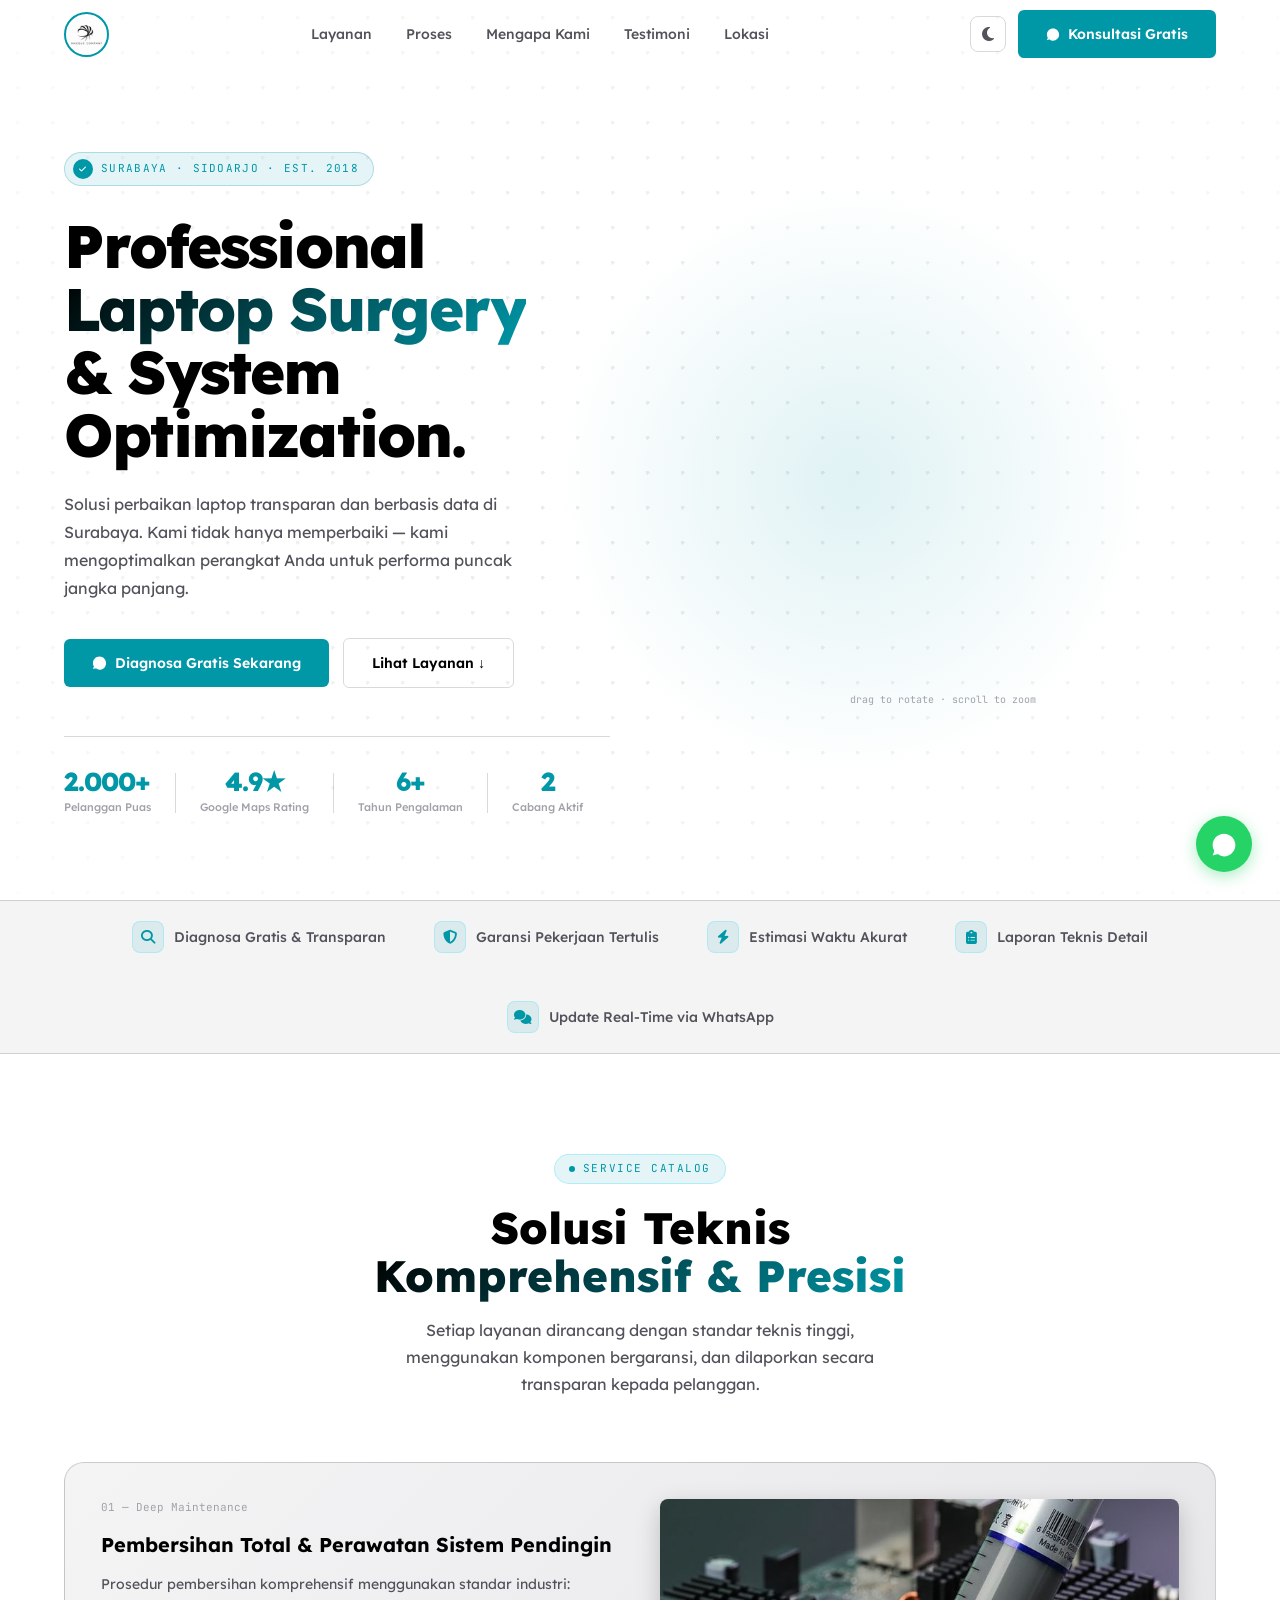
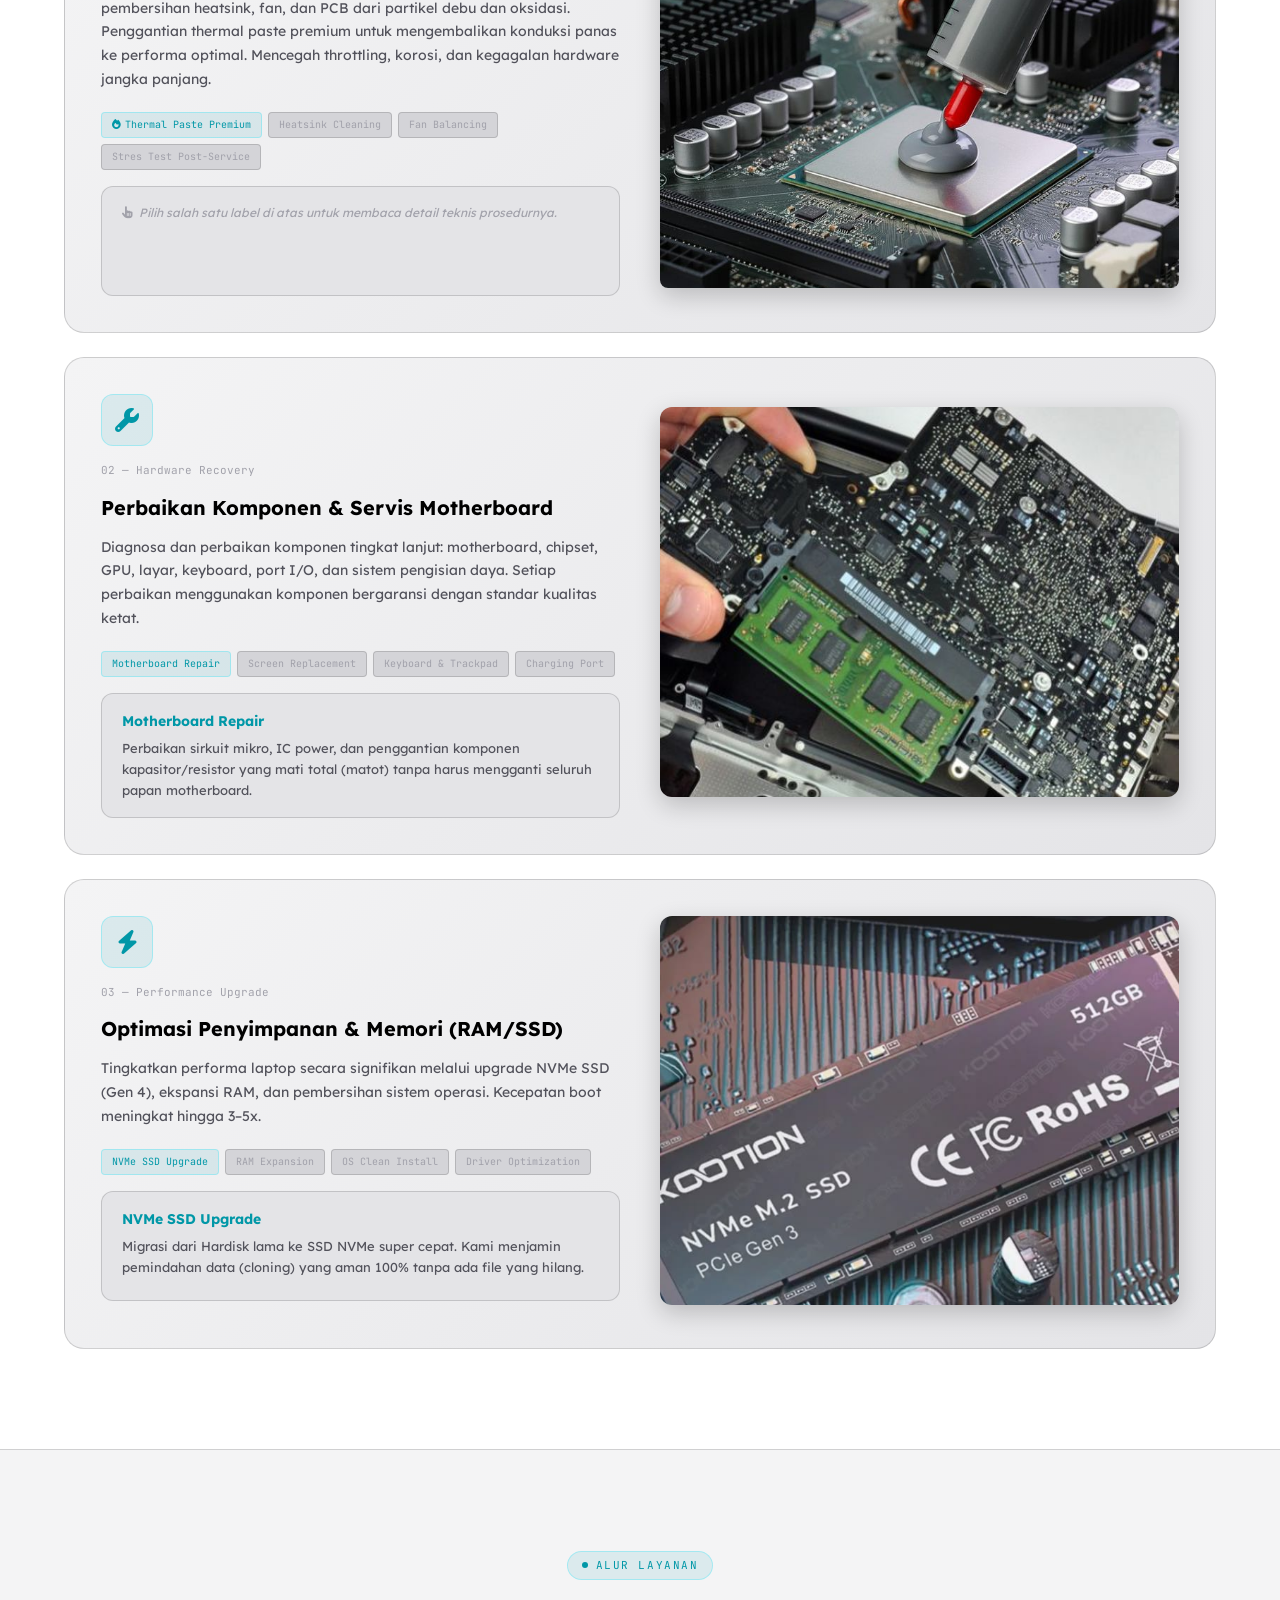
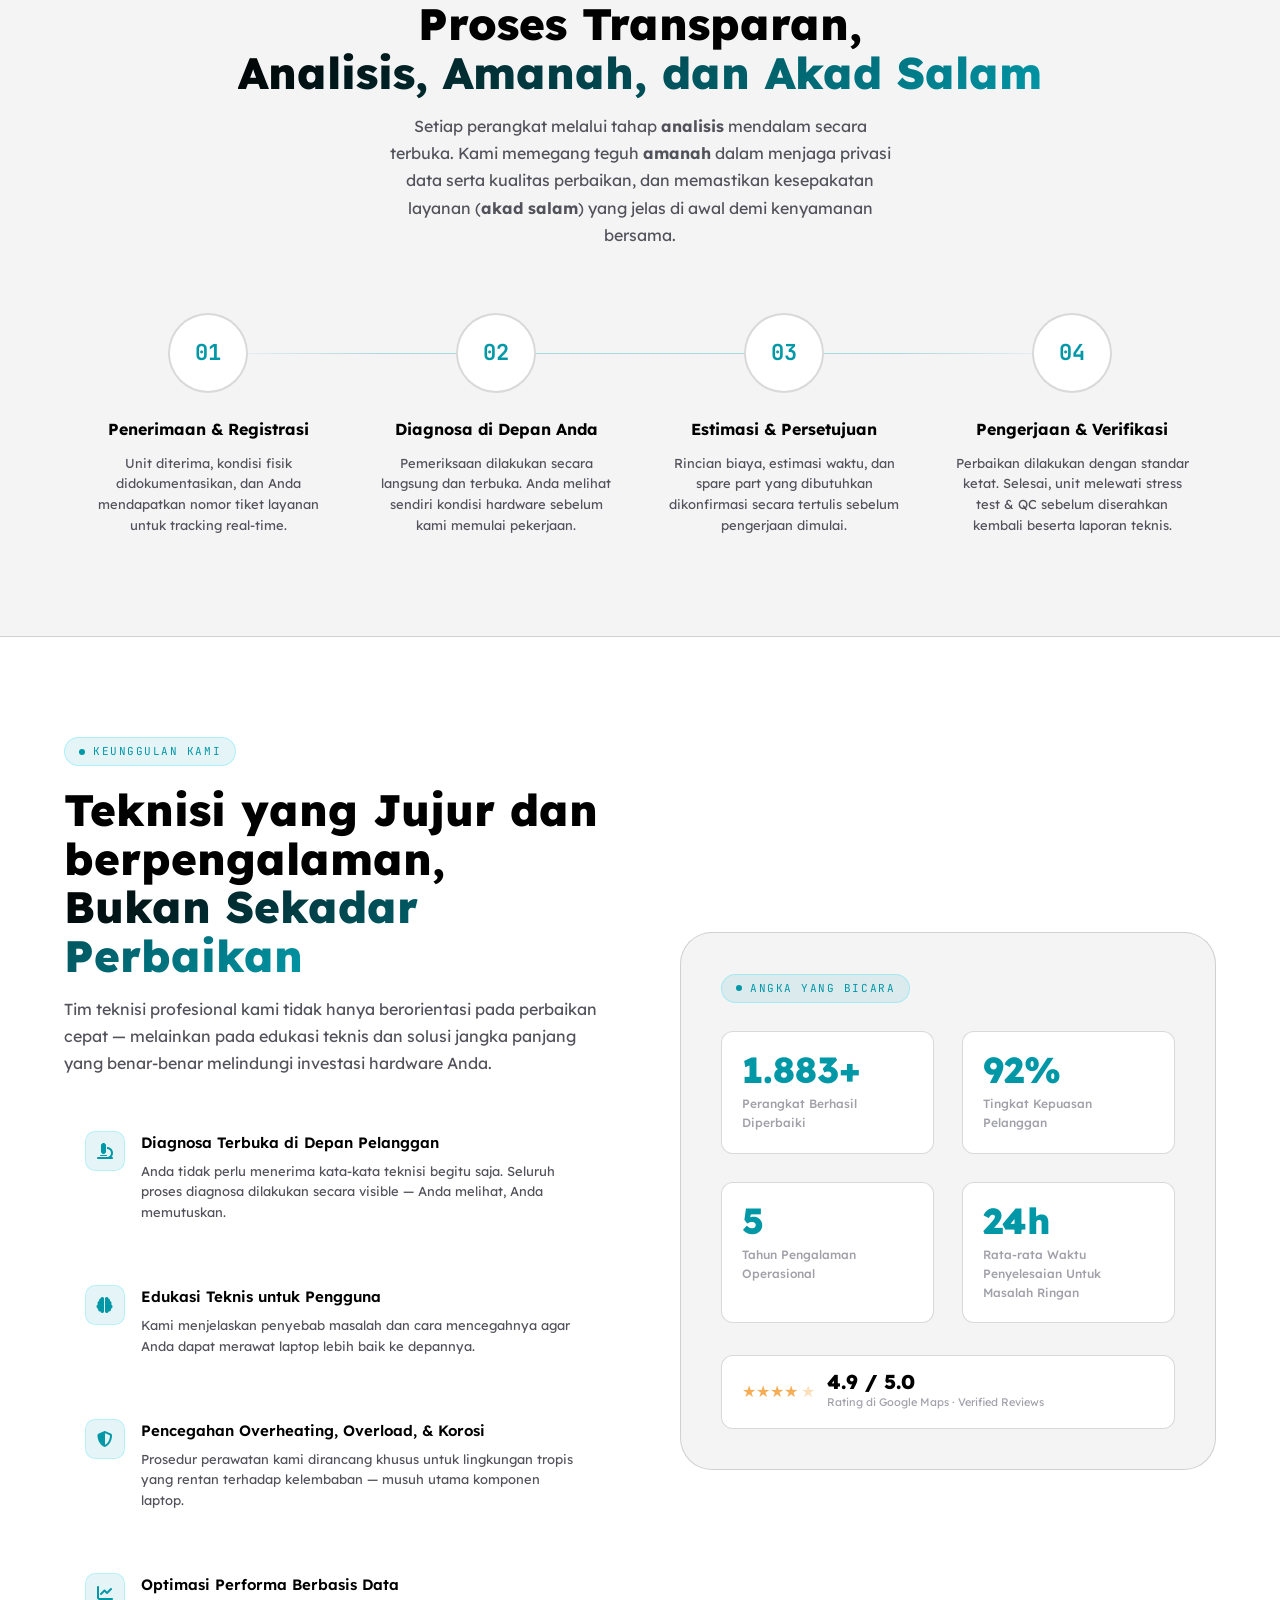
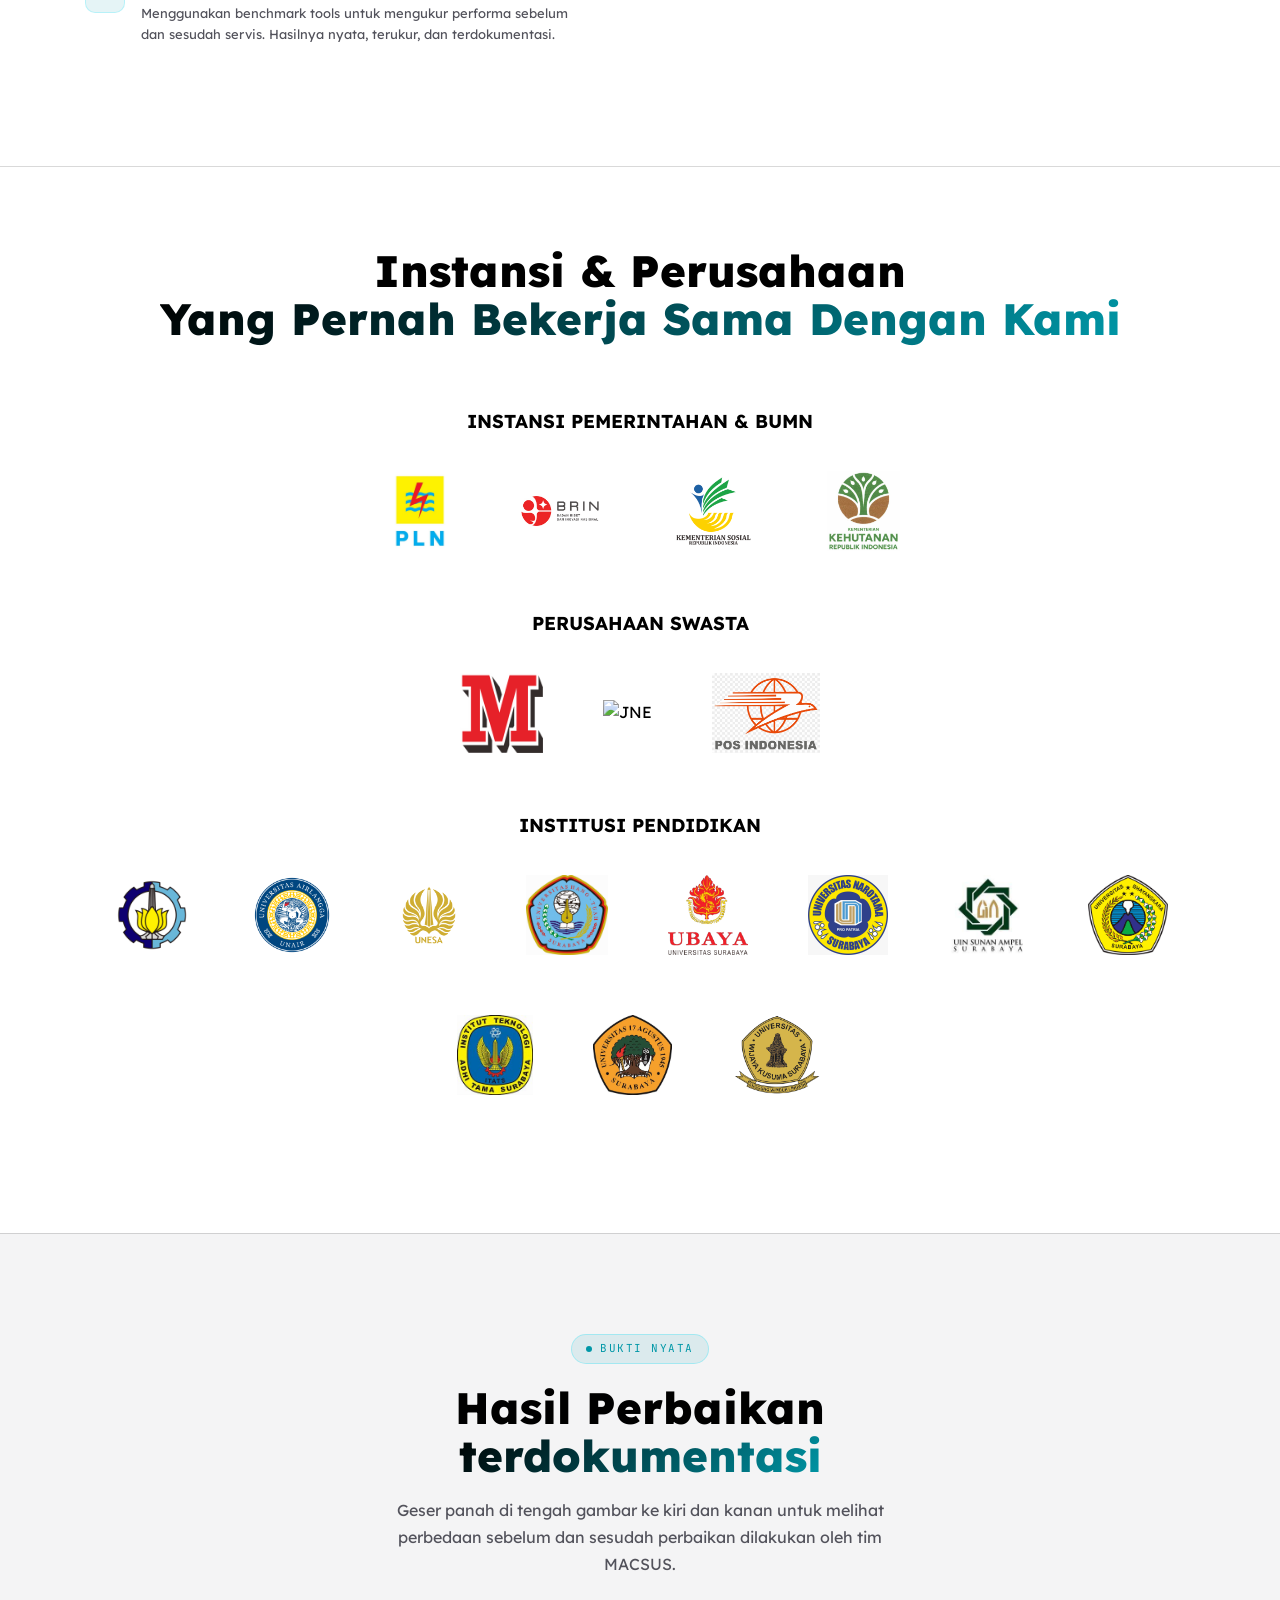
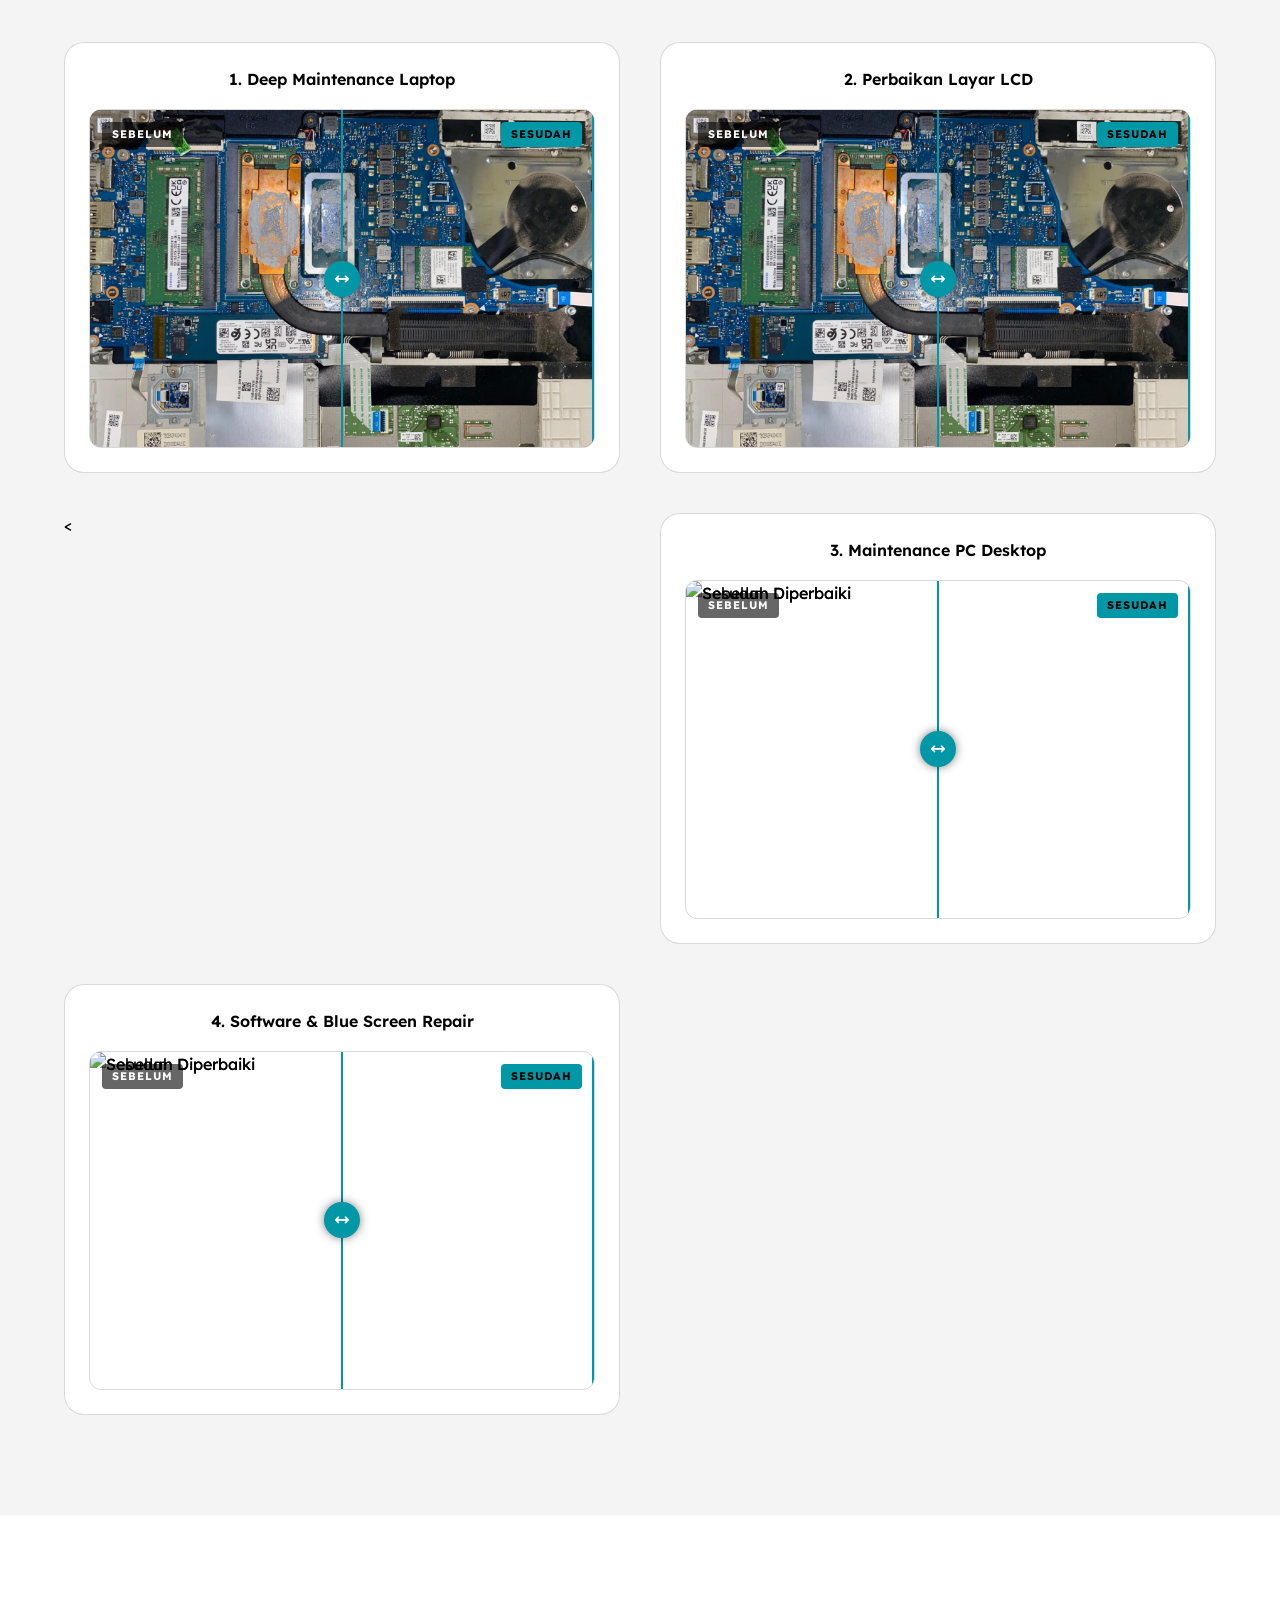
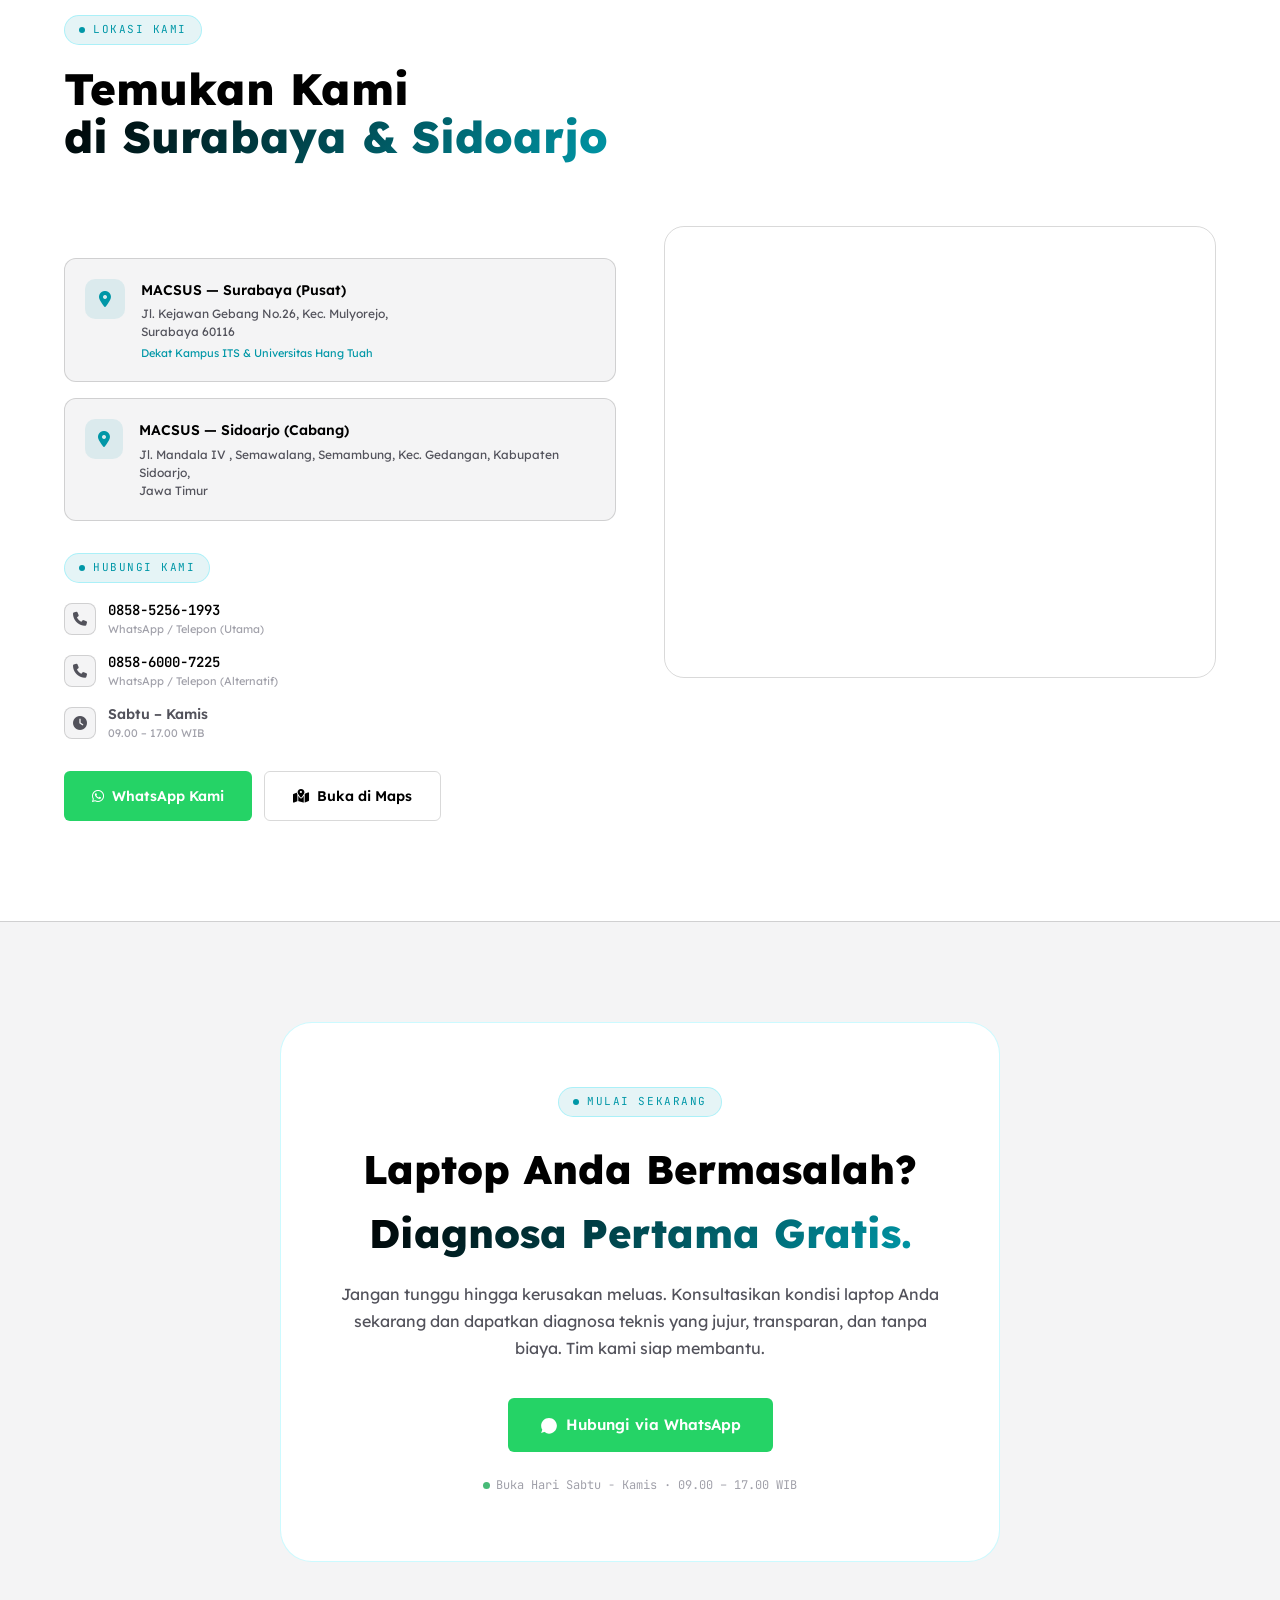
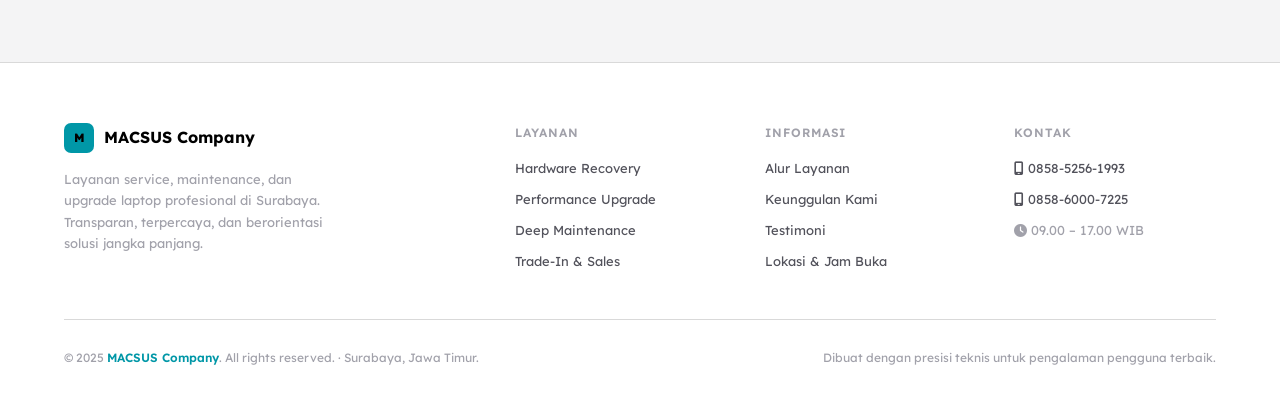
==== commit 7d2e2c20: "Menambahkan fitur" ====
--- a/index.html
+++ b/index.html
@@ -230,7 +230,7 @@
             <div class="service-number">01 — Deep Maintenance</div>
             <h3 class="service-title">Pembersihan Total & Perawatan Sistem Pendingin</h3>
             <p class="service-desc">
-              Prosedur pembersihan komprehensif menggunakan standar industri: pembersihan heatsink, fan, dan PCB dari partikel debu dan oksidasi. Penggantian thermal paste premium (Thermal Grizzly / Arctic MX-5) untuk mengembalikan konduksi panas ke performa optimal. Mencegah throttling, korosi, dan kegagalan hardware jangka panjang.
+              Prosedur pembersihan komprehensif menggunakan standar industri: pembersihan heatsink, fan, dan PCB dari partikel debu dan oksidasi. Penggantian thermal paste premium untuk mengembalikan konduksi panas ke performa optimal. Mencegah throttling, korosi, dan kegagalan hardware jangka panjang.
             </p>
 
             <div class="service-tags">
@@ -266,28 +266,26 @@
                 <p class="expl-desc">Laptop akan dipaksa berjalan pada kinerja 100% menggunakan software benchmark sebelum dikembalikan ke pelanggan. Memastikan suhu benar-benar stabil dan aman saat digunakan bekerja berat.</p>
               </div>
 
-            </div> </div> <div class="service-visual" aria-hidden="true">
-            
+            </div> 
+          </div> 
+          
+          <div class="service-visual" aria-hidden="true">
             <div id="visual-default" class="visual-content active">
               <img src="logos/thermalpaste.png" alt="Pilih Layanan" style="width: 100%; border-radius: 8px;">
             </div>
 
-            <div id="visual-thermal" class="visual-content">
-              <img src="logos/thermalpaste.png" alt="Thermal Paste" style="width: 100%; border-radius: 8px;">
-            </div>
-
-            <div id="visual-heatsink" class="visual-content">
-              <img src="logos/heatsink.png" alt="Heatsink Cleaning" style="width: 100%; border-radius: 8px;">
-            </div>
-
-            <div id="visual-fan" class="visual-content">
-              <img src="logos/fan.png" alt="Fan Balancing" style="width: 100%; border-radius: 8px;">
-            </div>
-
-            <div id="visual-stres" class="visual-content">
-              <img src="logos/stress test.png" alt="Stres Test" style="width: 100%; border-radius: 8px;">
-            </div>
-
+            <div class="visual-content">
+              <img id="visual-thermal" src="logos/thermalpaste.png" alt="Thermal Paste" style="width: 100%; border-radius: 8px;">
+            </div>
+            <div class="visual-content">
+              <img id="visual-heatsink" src="logos/heatsink.png" alt="Heatsink Cleaning" style="width: 100%; border-radius: 8px;">
+            </div>
+            <div class="visual-content">
+              <img id="visual-fan" src="logos/fan.png" alt="Fan Balancing" style="width: 100%; border-radius: 8px;">
+            </div>
+            <div class="visual-content">
+              <img id="visual-stres" src="logos/stress test.png" alt="Stres Test" style="width: 100%; border-radius: 8px;">
+            </div>
           </div>
         </article>
 
@@ -334,17 +332,17 @@
           </div>
 
           <div class="service-visual" aria-hidden="true">
-            <div id="visual-mobo" class="visual-content active">
-              <img src="logos/Motherboard.png" alt="Motherboard Repair" style="width: 100%; aspect-ratio: 4/3; object-fit: cover; border-radius: var(--radius-md);">
-            </div>
-            <div id="visual-screen" class="visual-content">
-              <img src="logos/Screen.png" alt="Screen" style="width: 100%; aspect-ratio: 4/3; object-fit: cover; border-radius: var(--radius-md);">
-            </div>
-            <div id="visual-keyboard" class="visual-content">
-              <img src="logos/Keyboard.png" alt="Keyboard" style="width: 100%; aspect-ratio: 4/3; object-fit: cover; border-radius: var(--radius-md);">
-            </div>
-            <div id="visual-port" class="visual-content">
-              <img src="logos/Charging.png" alt="Port" style="width: 100%; aspect-ratio: 4/3; object-fit: cover; border-radius: var(--radius-md);">
+            <div class="visual-content active">
+              <img id="visual-mobo" src="logos/Motherboard.png" alt="Motherboard Repair" style="width: 100%; aspect-ratio: 4/3; object-fit: cover; border-radius: var(--radius-md);">
+            </div>
+            <div class="visual-content">
+              <img id="visual-screen" src="logos/Screen.png" alt="Screen" style="width: 100%; aspect-ratio: 4/3; object-fit: cover; border-radius: var(--radius-md);">
+            </div>
+            <div class="visual-content">
+              <img id="visual-keyboard" src="logos/Keyboard.png" alt="Keyboard" style="width: 100%; aspect-ratio: 4/3; object-fit: cover; border-radius: var(--radius-md);">
+            </div>
+            <div class="visual-content">
+              <img id="visual-port" src="logos/Charging.png" alt="Port" style="width: 100%; aspect-ratio: 4/3; object-fit: cover; border-radius: var(--radius-md);">
             </div>
           </div>
         </article>
@@ -389,19 +387,20 @@
           </div>
 
           <div class="service-visual" aria-hidden="true">
-            <div id="visual-ssd" class="visual-content active">
-              <img src="logos/ssd.png" alt="SSD" style="width: 100%; aspect-ratio: 4/3; object-fit: cover; border-radius: var(--radius-md);">
-            </div>
-            <div id="visual-ram" class="visual-content">
-              <img src="logos/ram.png" alt="RAM" style="width: 100%; aspect-ratio: 4/3; object-fit: cover; border-radius: var(--radius-md);">
-            </div>
-            <div id="visual-os" class="visual-content">
-              <img src="logos/os.png" alt="OS" style="width: 100%; aspect-ratio: 4/3; object-fit: cover; border-radius: var(--radius-md);">
-            </div>
-            <div id="visual-driver" class="visual-content">
-              <img src="logos/driver.png" alt="Driver" style="width: 100%; aspect-ratio: 4/3; object-fit: cover; border-radius: var(--radius-md);">
-            </div>
-          </div>
+            <div class="visual-content active">
+              <img id="visual-ssd" src="logos/ssd.png" alt="SSD" style="width: 100%; aspect-ratio: 4/3; object-fit: cover; border-radius: var(--radius-md);">
+            </div>
+            <div class="visual-content">
+              <img id="visual-ram" src="logos/ram.png" alt="RAM" style="width: 100%; aspect-ratio: 4/3; object-fit: cover; border-radius: var(--radius-md);">
+            </div>
+            <div class="visual-content">
+              <img id="visual-os" src="logos/os.png" alt="OS" style="width: 100%; aspect-ratio: 4/3; object-fit: cover; border-radius: var(--radius-md);">
+            </div>
+            <div class="visual-content">
+              <img id="visual-driver" src="logos/driver.png" alt="Driver" style="width: 100%; aspect-ratio: 4/3; object-fit: cover; border-radius: var(--radius-md);">
+            </div>
+          </div>
+          
         </article>
       </div>
     </div>
@@ -582,15 +581,16 @@
       <div class="portfolio-grid animate-on-scroll">
         
         <div class="portfolio-item">
-          <h3 class="portfolio-title">1. Deep Cleaning & Thermal Paste</h3>
+          <h3 class="portfolio-title">1. Deep Maintenance Laptop</h3>
           <div class="comparison-slider">
             <div style="margin-top: 16px; padding: 12px; background: var(--midnight-3); border-radius: 8px; font-size: 13px; color: var(--text-secondary);">
               <strong style="color: var(--electric);">Metrik Perbaikan:</strong><br/>
                 • Suhu CPU Awal: 95°C (Throttling) ➔ Suhu Akhir: 68°C (Stabil)<br/>
                 • Tindakan: Pembersihan total & pengaplikasian Thermal Grizzly Kryonaut.
             </div>
-            <img src="logos/after.jpg" alt="Sesudah Dibersihkan" class="img-after">
-            <img src="logos/before.png" alt="Sebelum Dibersihkan" class="img-before">
+            
+            <img id="portofolio-1-after" src="logos/after.jpg" alt="Sesudah Dibersihkan" class="img-after">
+            <img id="portofolio-1-before" src="logos/before.png" alt="Sebelum Dibersihkan" class="img-before">
             
             <input type="range" min="0" max="100" value="50" class="slider" aria-label="Geser untuk membandingkan gambar">
             <div class="slider-line" aria-hidden="true">
@@ -600,10 +600,37 @@
         </div>
 
         <div class="portfolio-item">
-          <h3 class="portfolio-title">2. Restorasi Engsel Patah</h3>
+          <h3 class="portfolio-title">2. Perbaikan Layar LCD</h3>
           <div class="comparison-slider">
-            <img src="https://via.placeholder.com/600x400/1a1a1a/00E5FF?text=Sesudah+(After)" alt="Sesudah Diperbaiki" class="img-after">
-            <img src="https://via.placeholder.com/600x400/4a4a4a/ffffff?text=Sebelum+(Before)" alt="Sebelum Diperbaiki" class="img-before">
+          <img id="portofolio-2-after" src="logos/after.jpg" alt="Sesudah Diperbaiki" class="img-after">
+          <img id="portofolio-2-before" src="logos/before.png" alt="Sebelum Diperbaiki" class="img-before">  
+            
+            <input type="range" min="0" max="100" value="50" class="slider" aria-label="Geser untuk membandingkan gambar">
+            <div class="slider-line" aria-hidden="true">
+              <div class="slider-button"><i class="fa-solid fa-arrows-left-right"></i></div>
+            </div>
+          </div>
+        </div>
+
+        <<div class="portfolio-item">
+          <h3 class="portfolio-title">3. Maintenance PC Desktop</h3>
+          <div class="comparison-slider">
+            
+            <img id="portofolio-3-after" src="https://via.placeholder.com/600x400/1a1a1a/00E5FF?text=Sesudah+(After)" alt="Sesudah Diperbaiki" class="img-after">
+            <img id="portofolio-3-before" src="https://via.placeholder.com/600x400/4a4a4a/ffffff?text=Sebelum+(Before)" alt="Sebelum Diperbaiki" class="img-before">
+            
+            <input type="range" min="0" max="100" value="50" class="slider" aria-label="Geser untuk membandingkan gambar">
+            <div class="slider-line" aria-hidden="true">
+              <div class="slider-button"><i class="fa-solid fa-arrows-left-right"></i></div>
+            </div>
+          </div>
+        </div>
+
+        <div class="portfolio-item">
+          <h3 class="portfolio-title">4. Software & Blue Screen Repair</h3>
+          <div class="comparison-slider">
+            <img id="portofolio-4-after" src="https://via.placeholder.com/600x400/1a1a1a/00E5FF?text=Sesudah+(After)" alt="Sesudah Diperbaiki" class="img-after">
+            <img id="portofolio-4-before" src="https://via.placeholder.com/600x400/4a4a4a/ffffff?text=Sebelum+(Before)" alt="Sebelum Diperbaiki" class="img-before">
             
             <input type="range" min="0" max="100" value="50" class="slider" aria-label="Geser untuk membandingkan gambar">
             <div class="slider-line" aria-hidden="true">
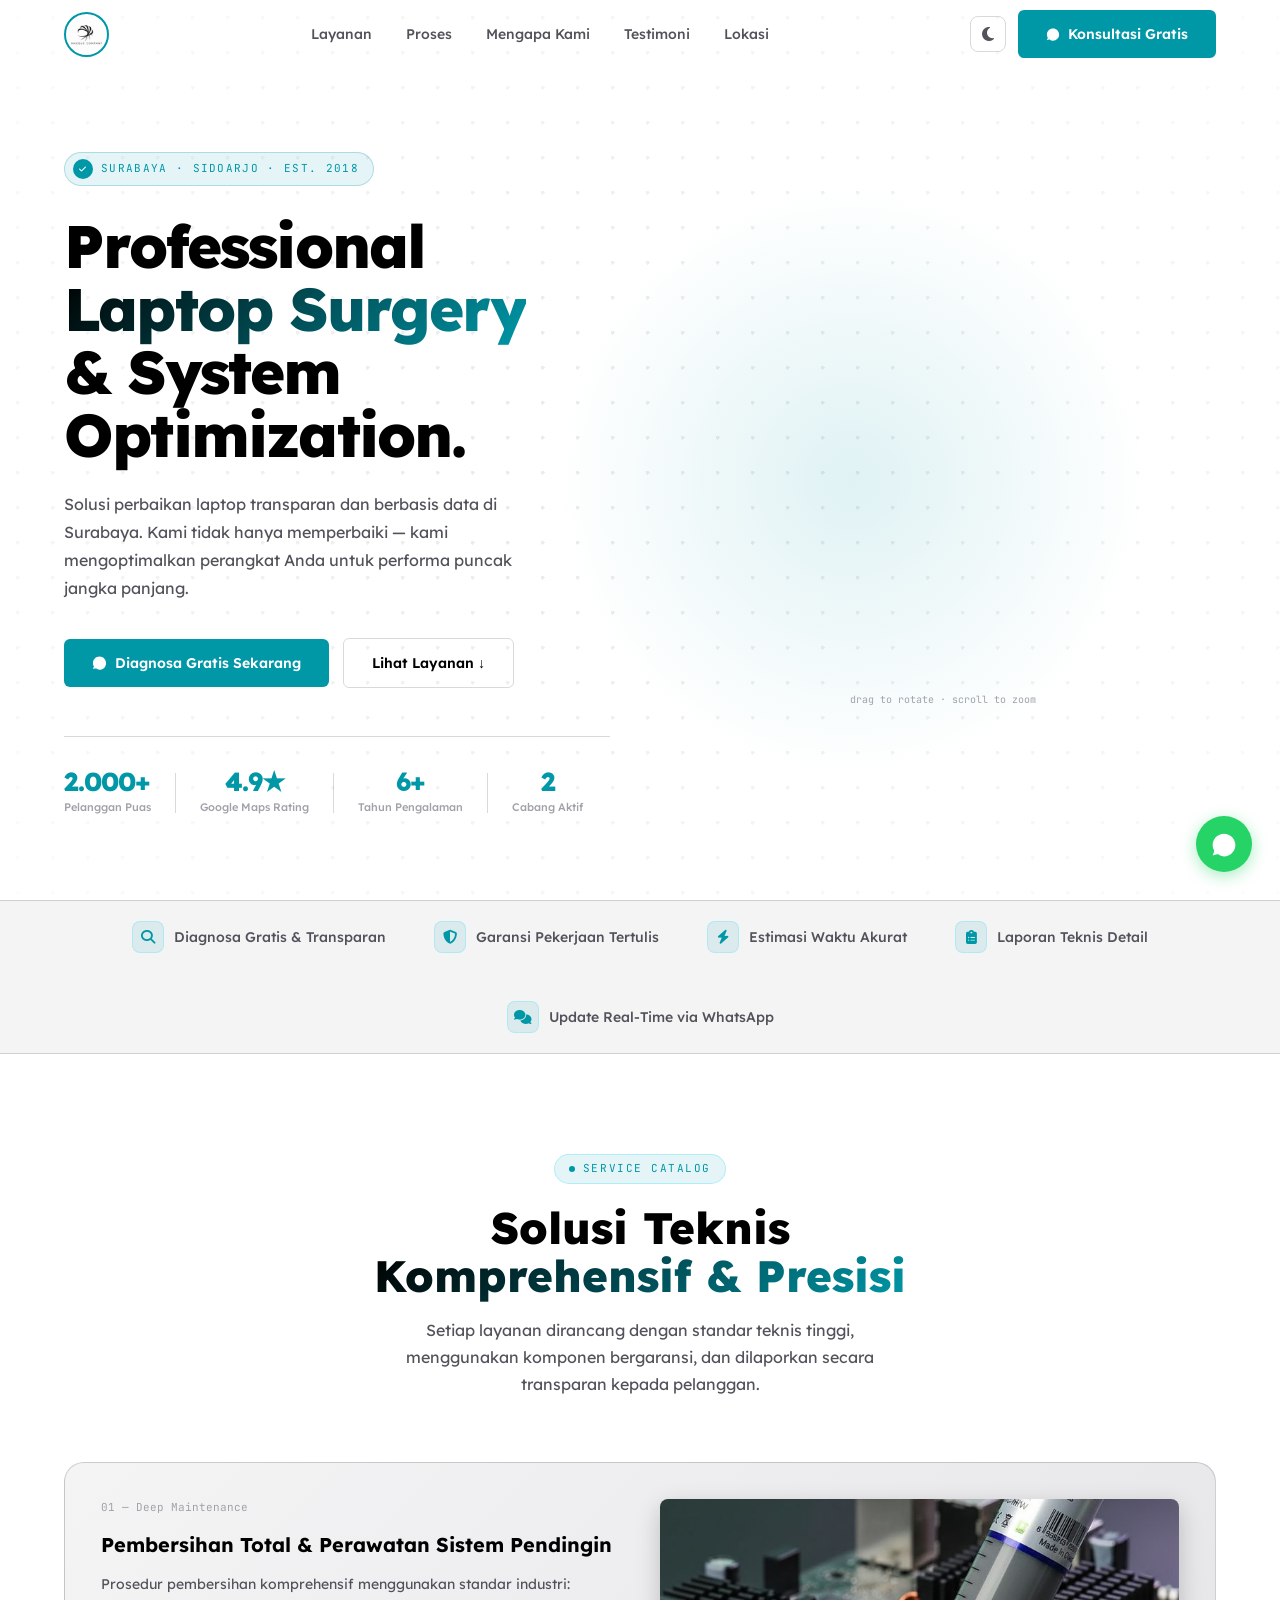
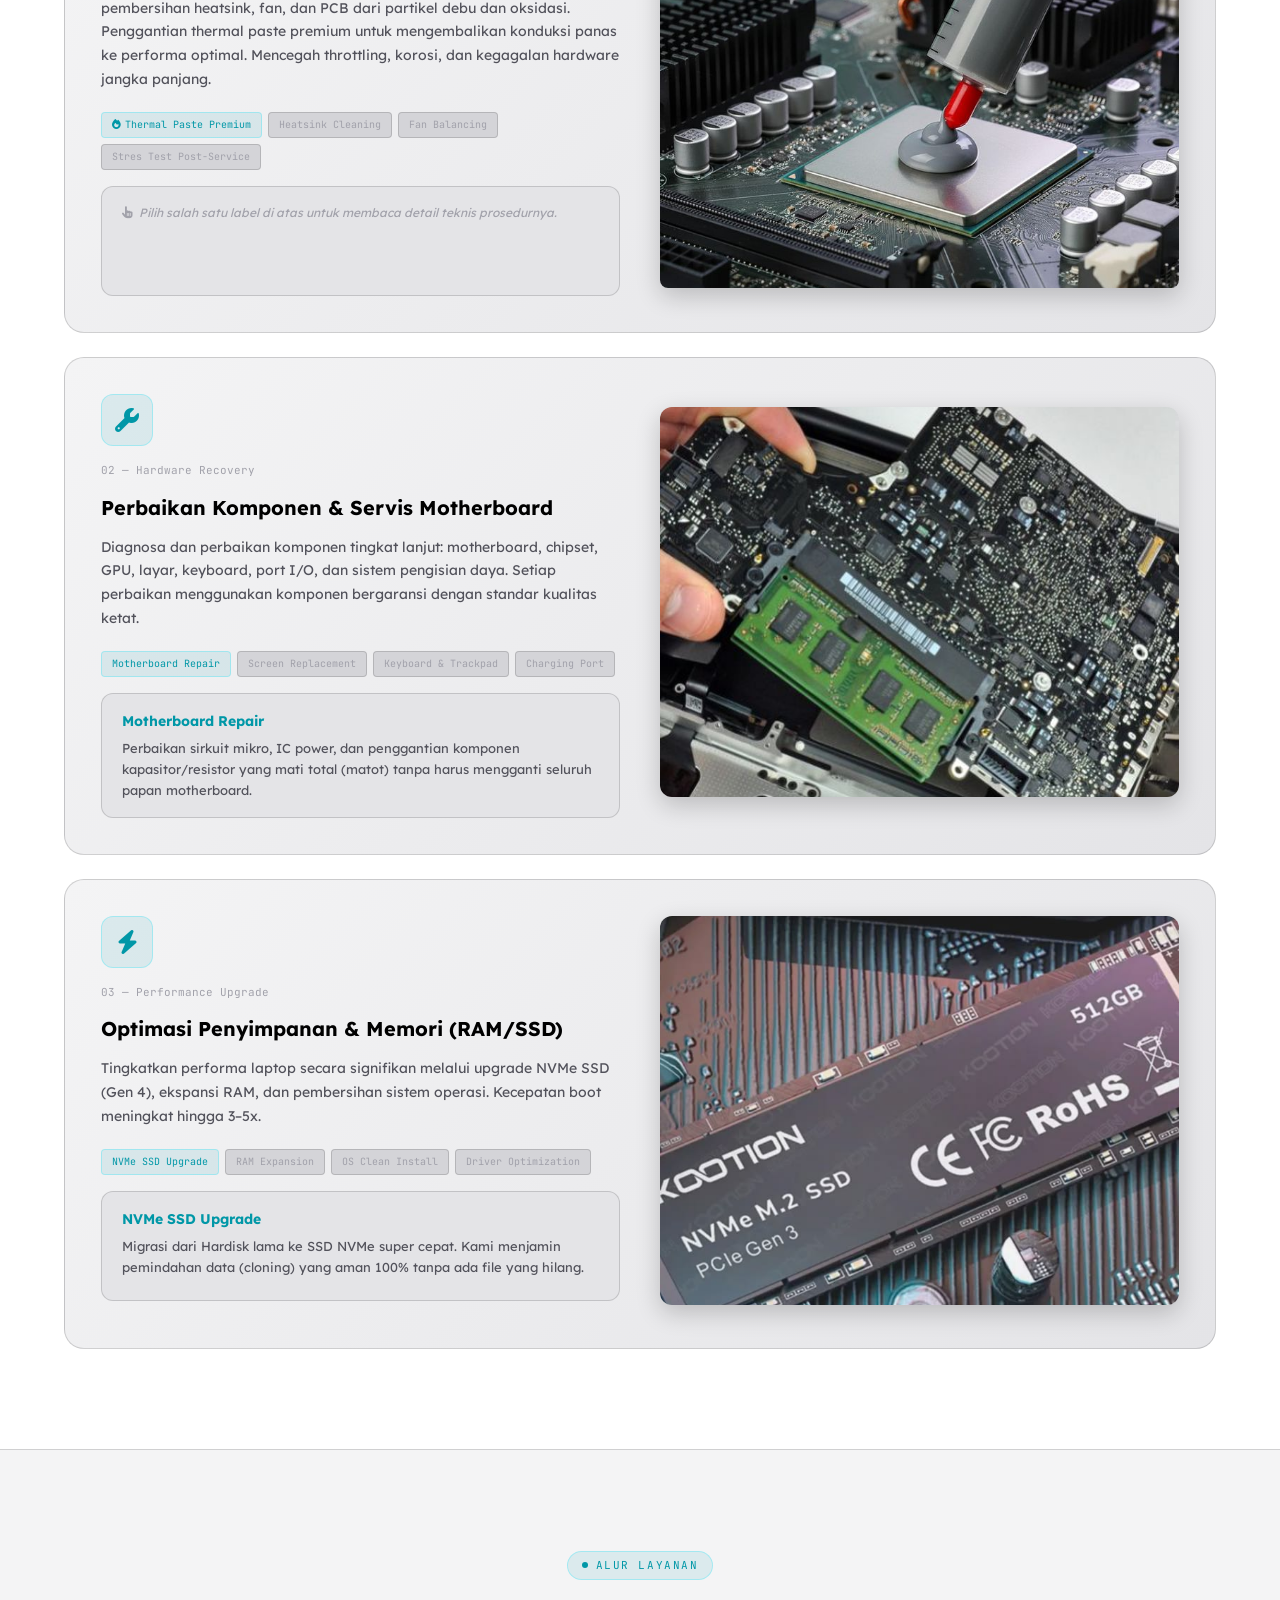
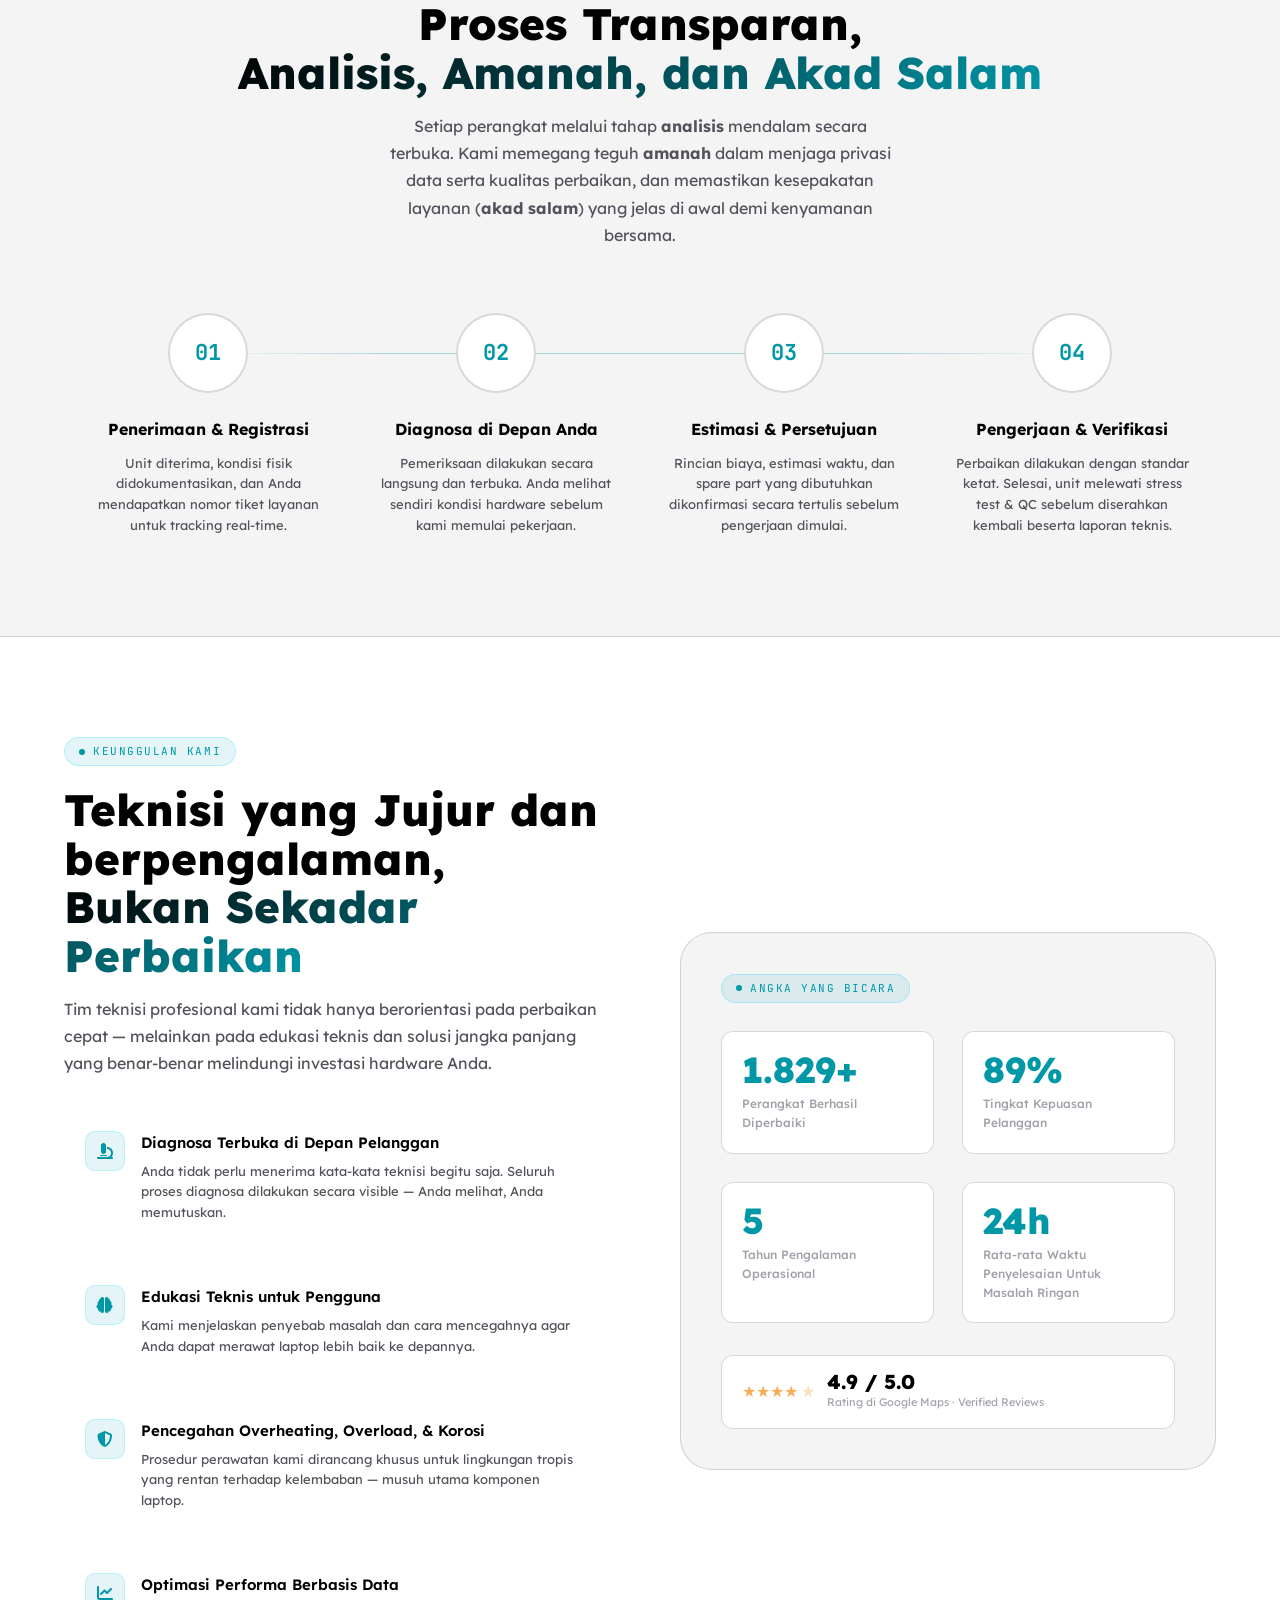
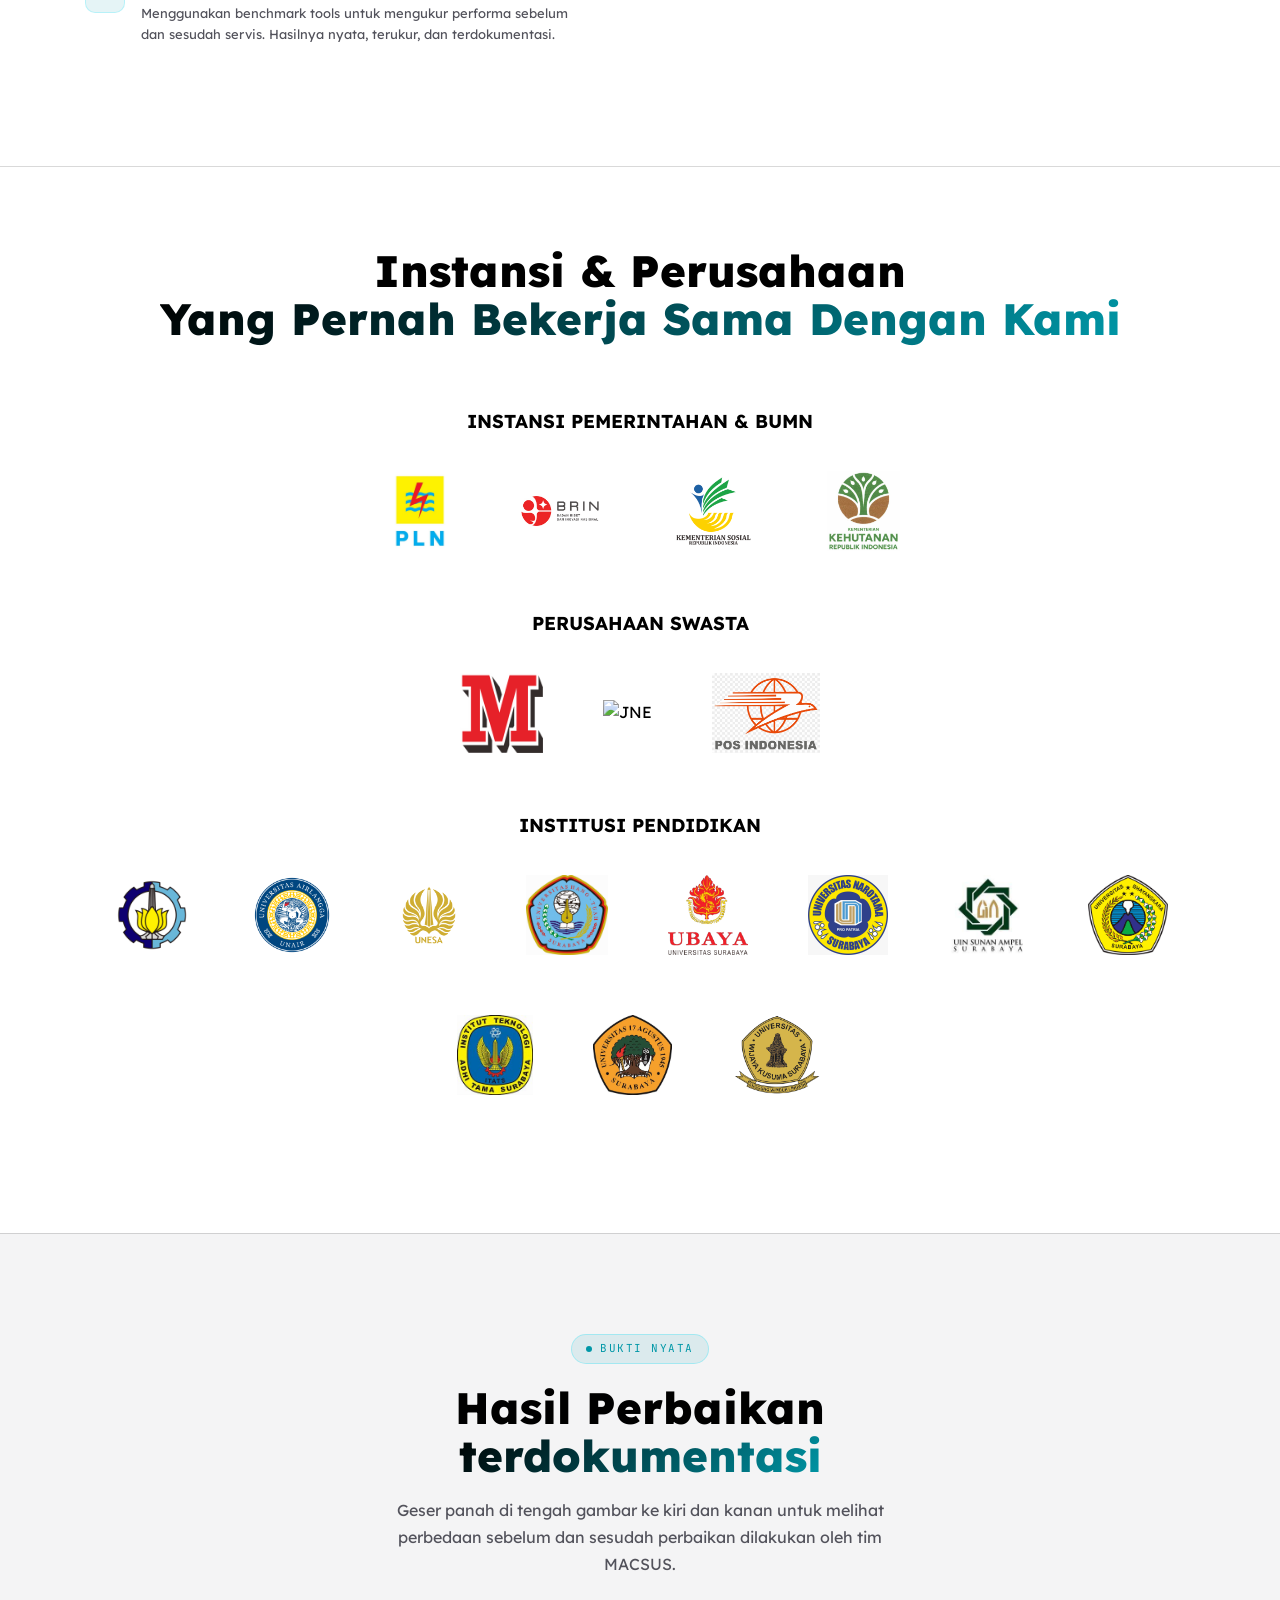
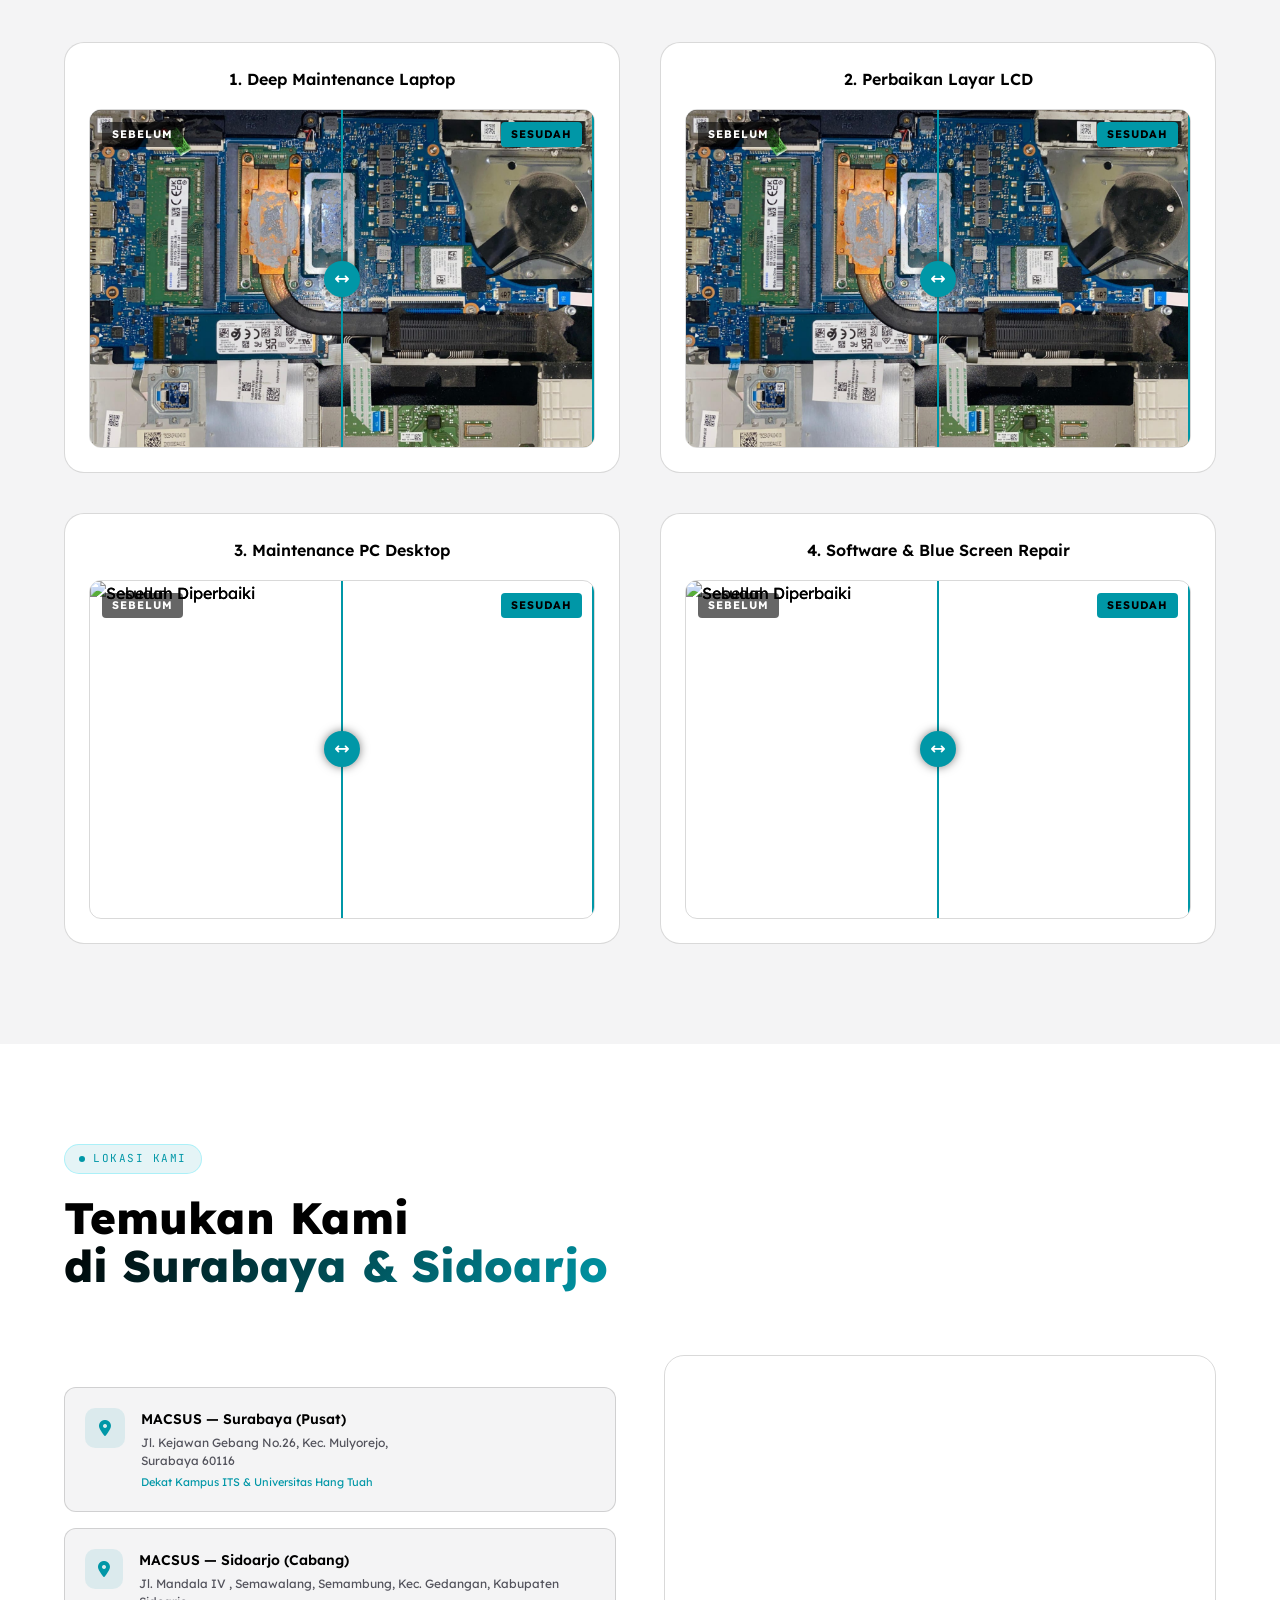
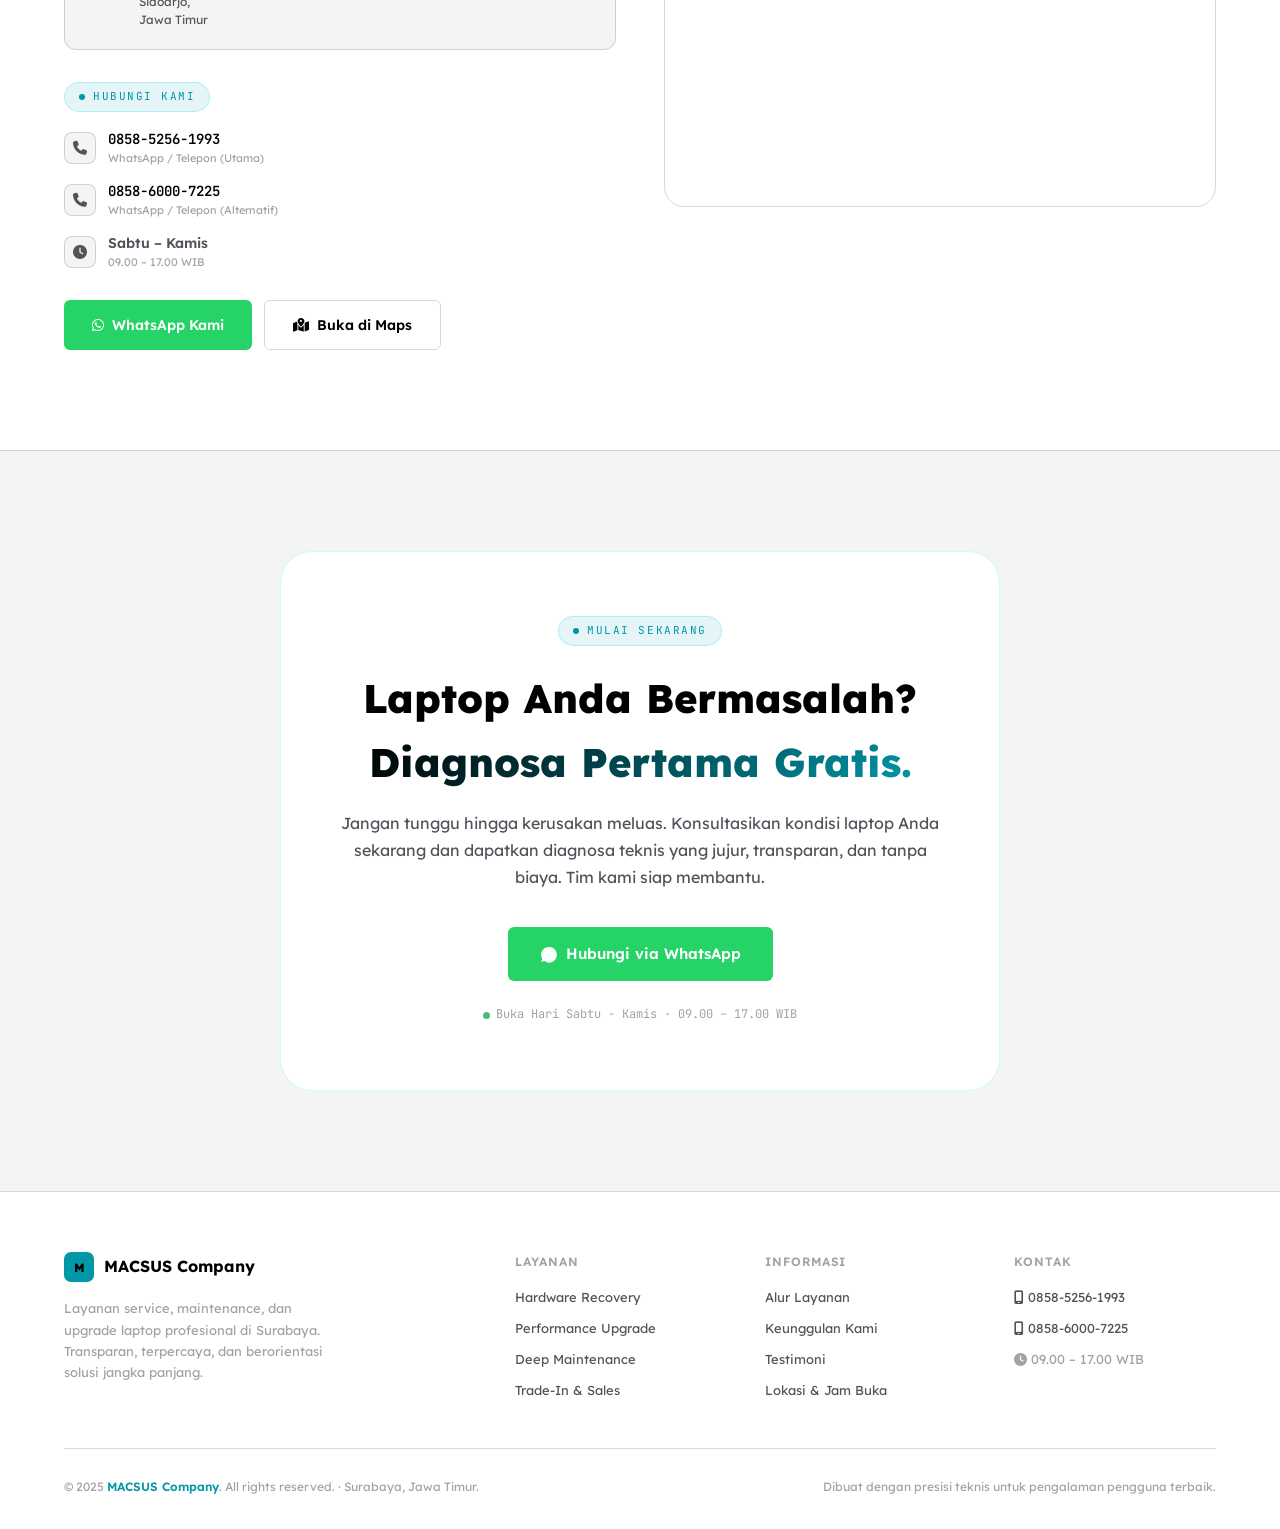
==== commit 2c795c19: "Menambahkan fitur" ====
--- a/index.html
+++ b/index.html
@@ -612,7 +612,7 @@
           </div>
         </div>
 
-        <<div class="portfolio-item">
+        <div class="portfolio-item">
           <h3 class="portfolio-title">3. Maintenance PC Desktop</h3>
           <div class="comparison-slider">
             
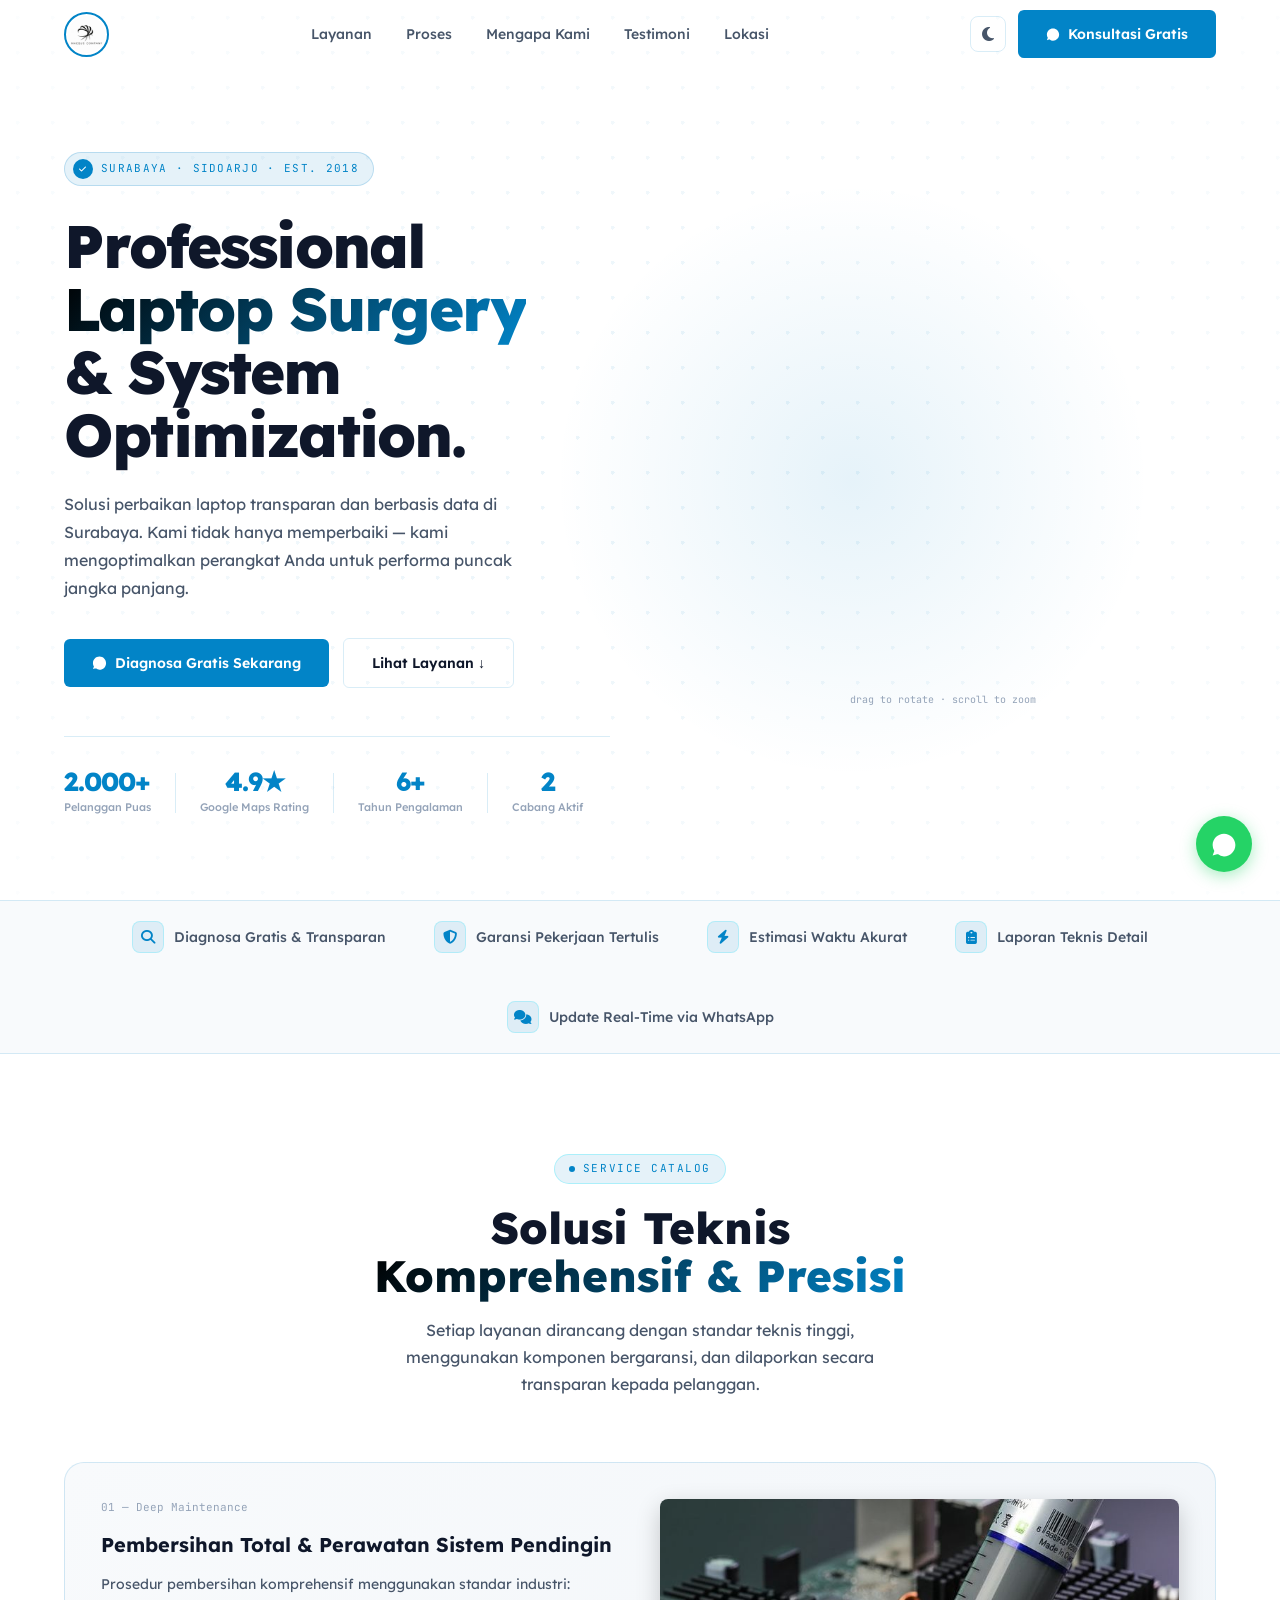
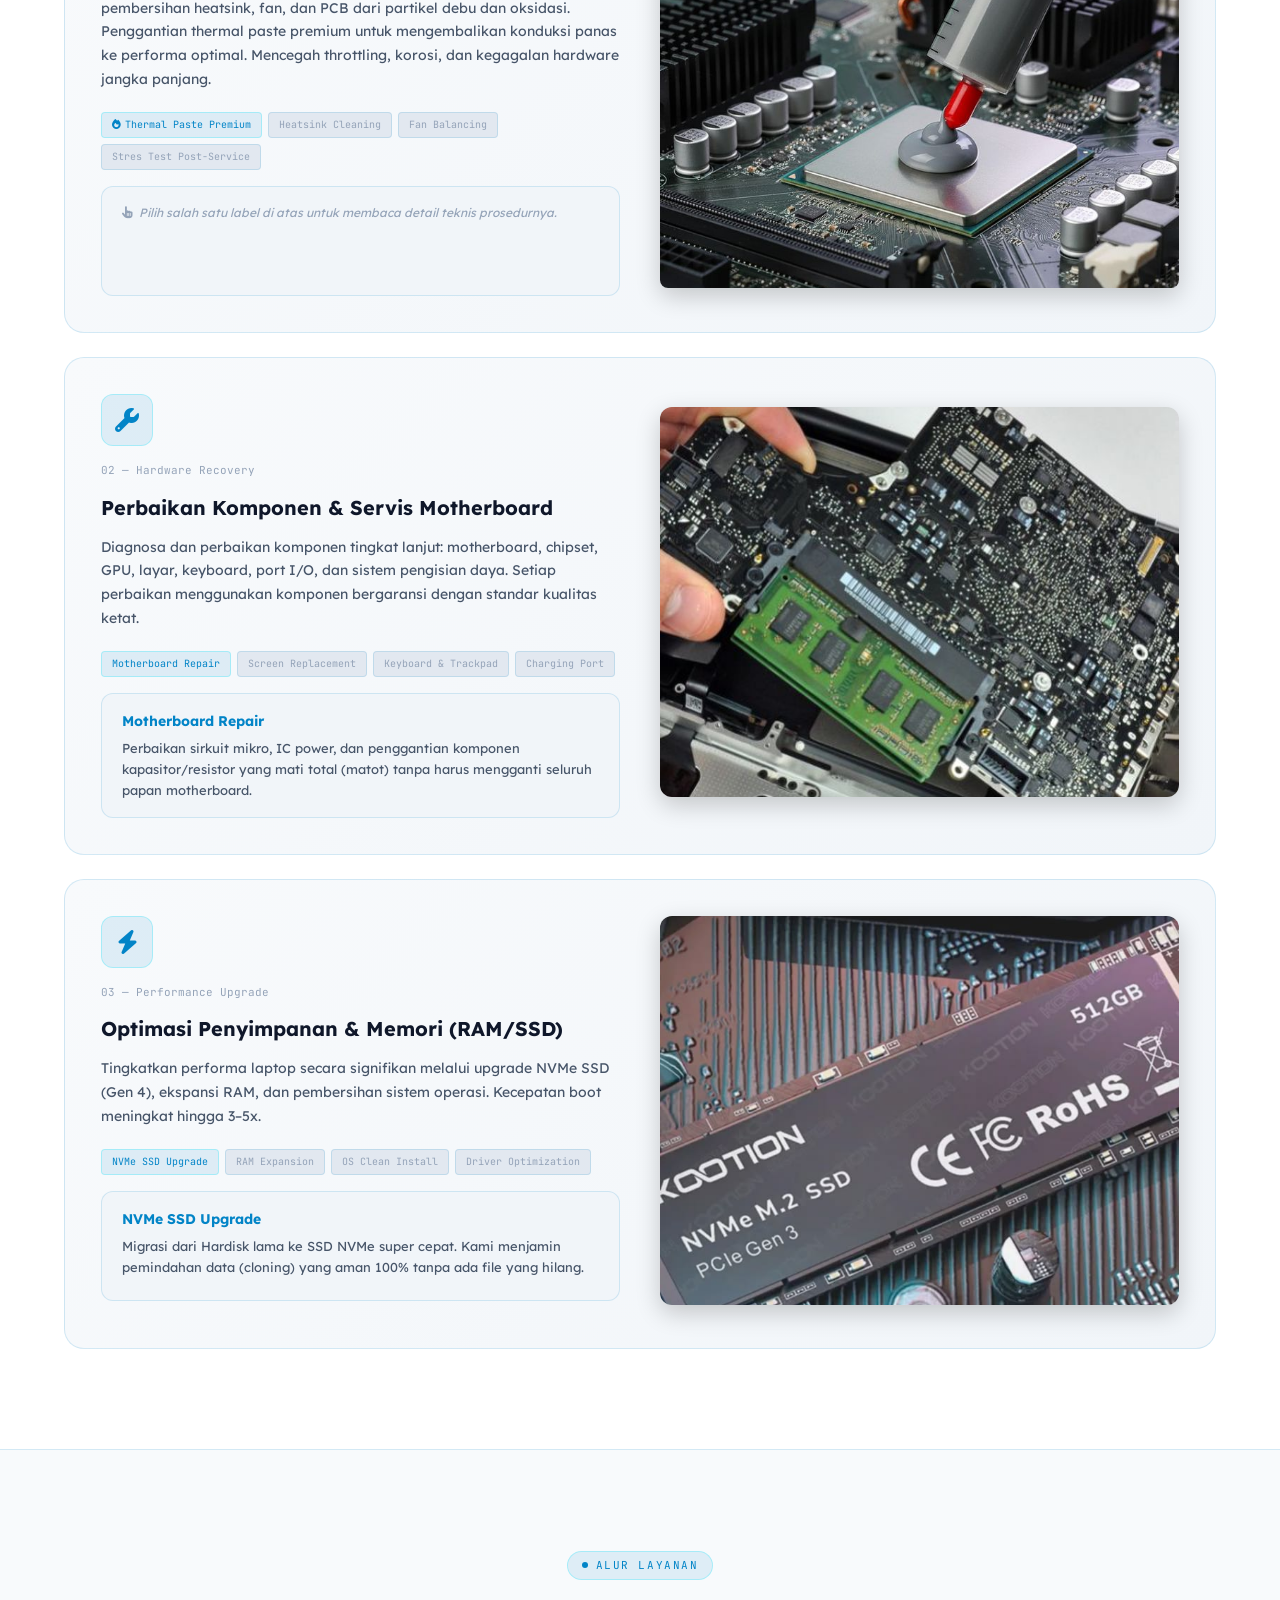
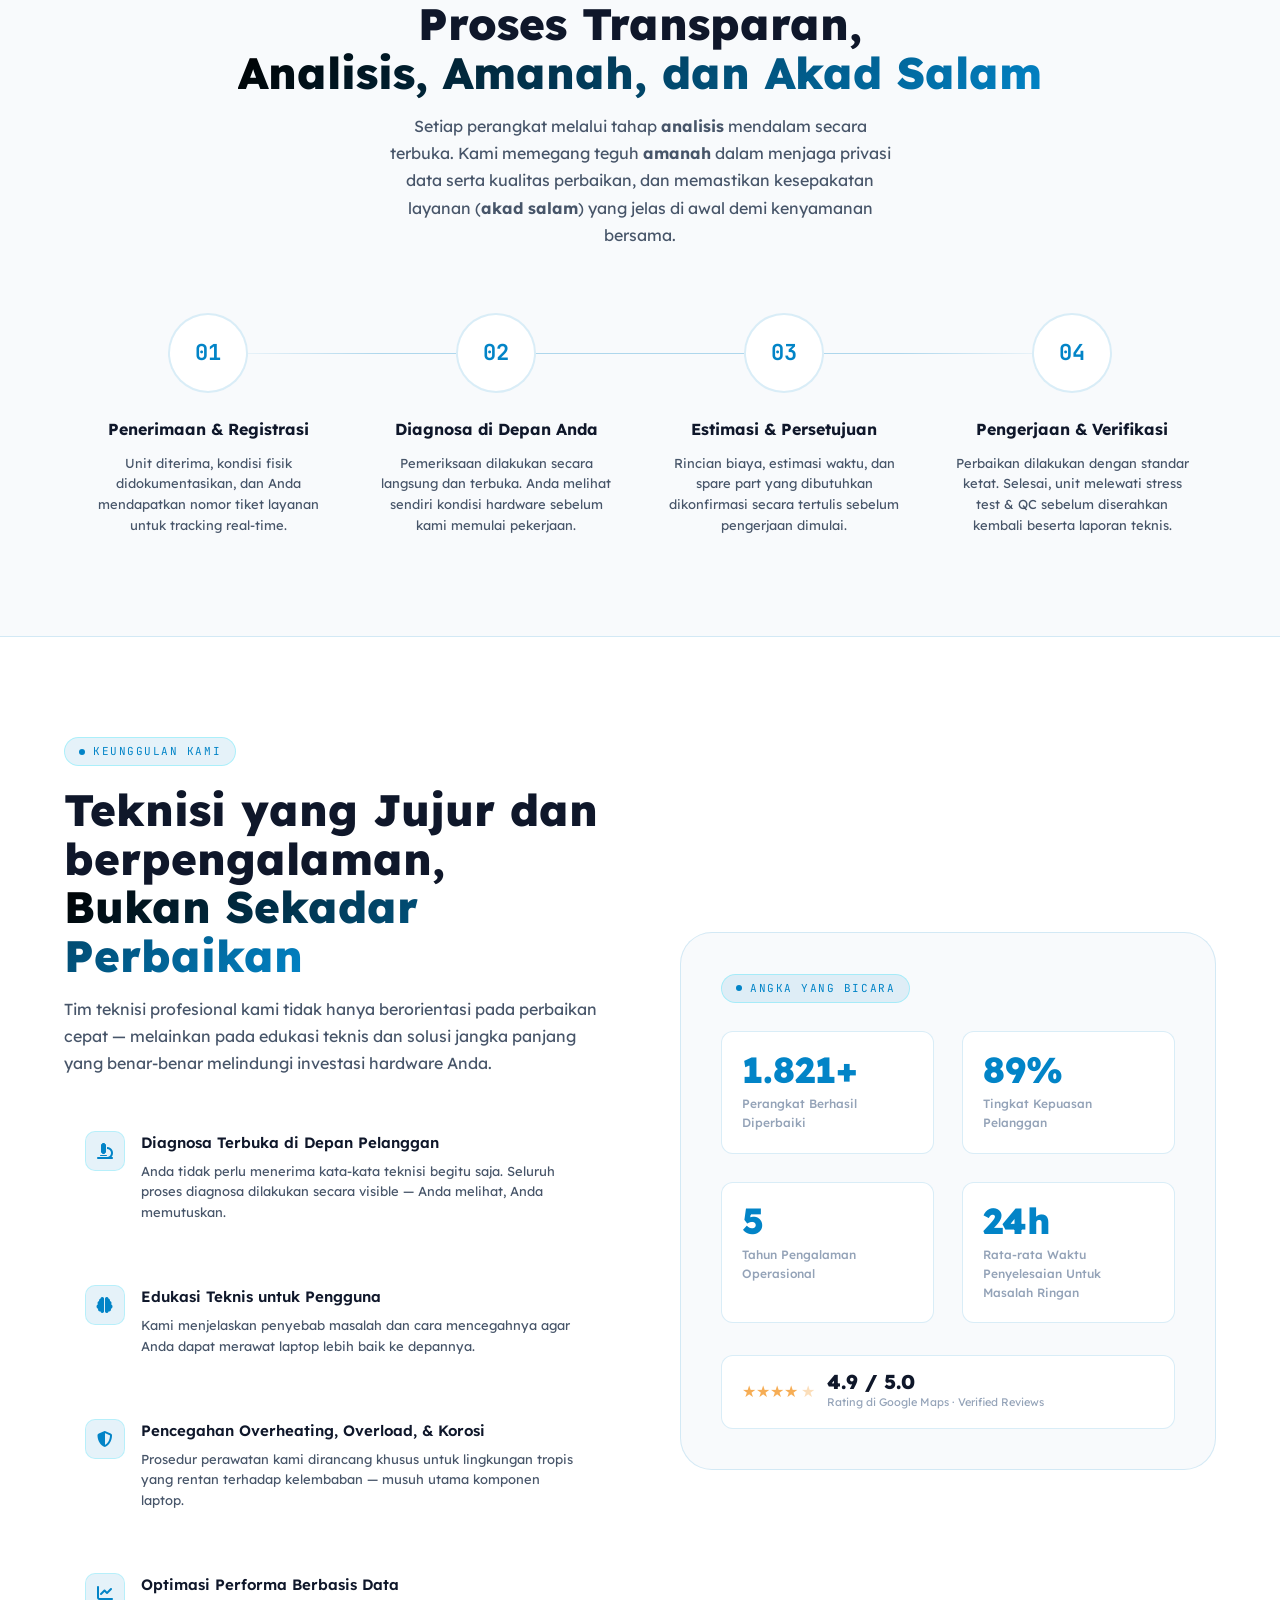
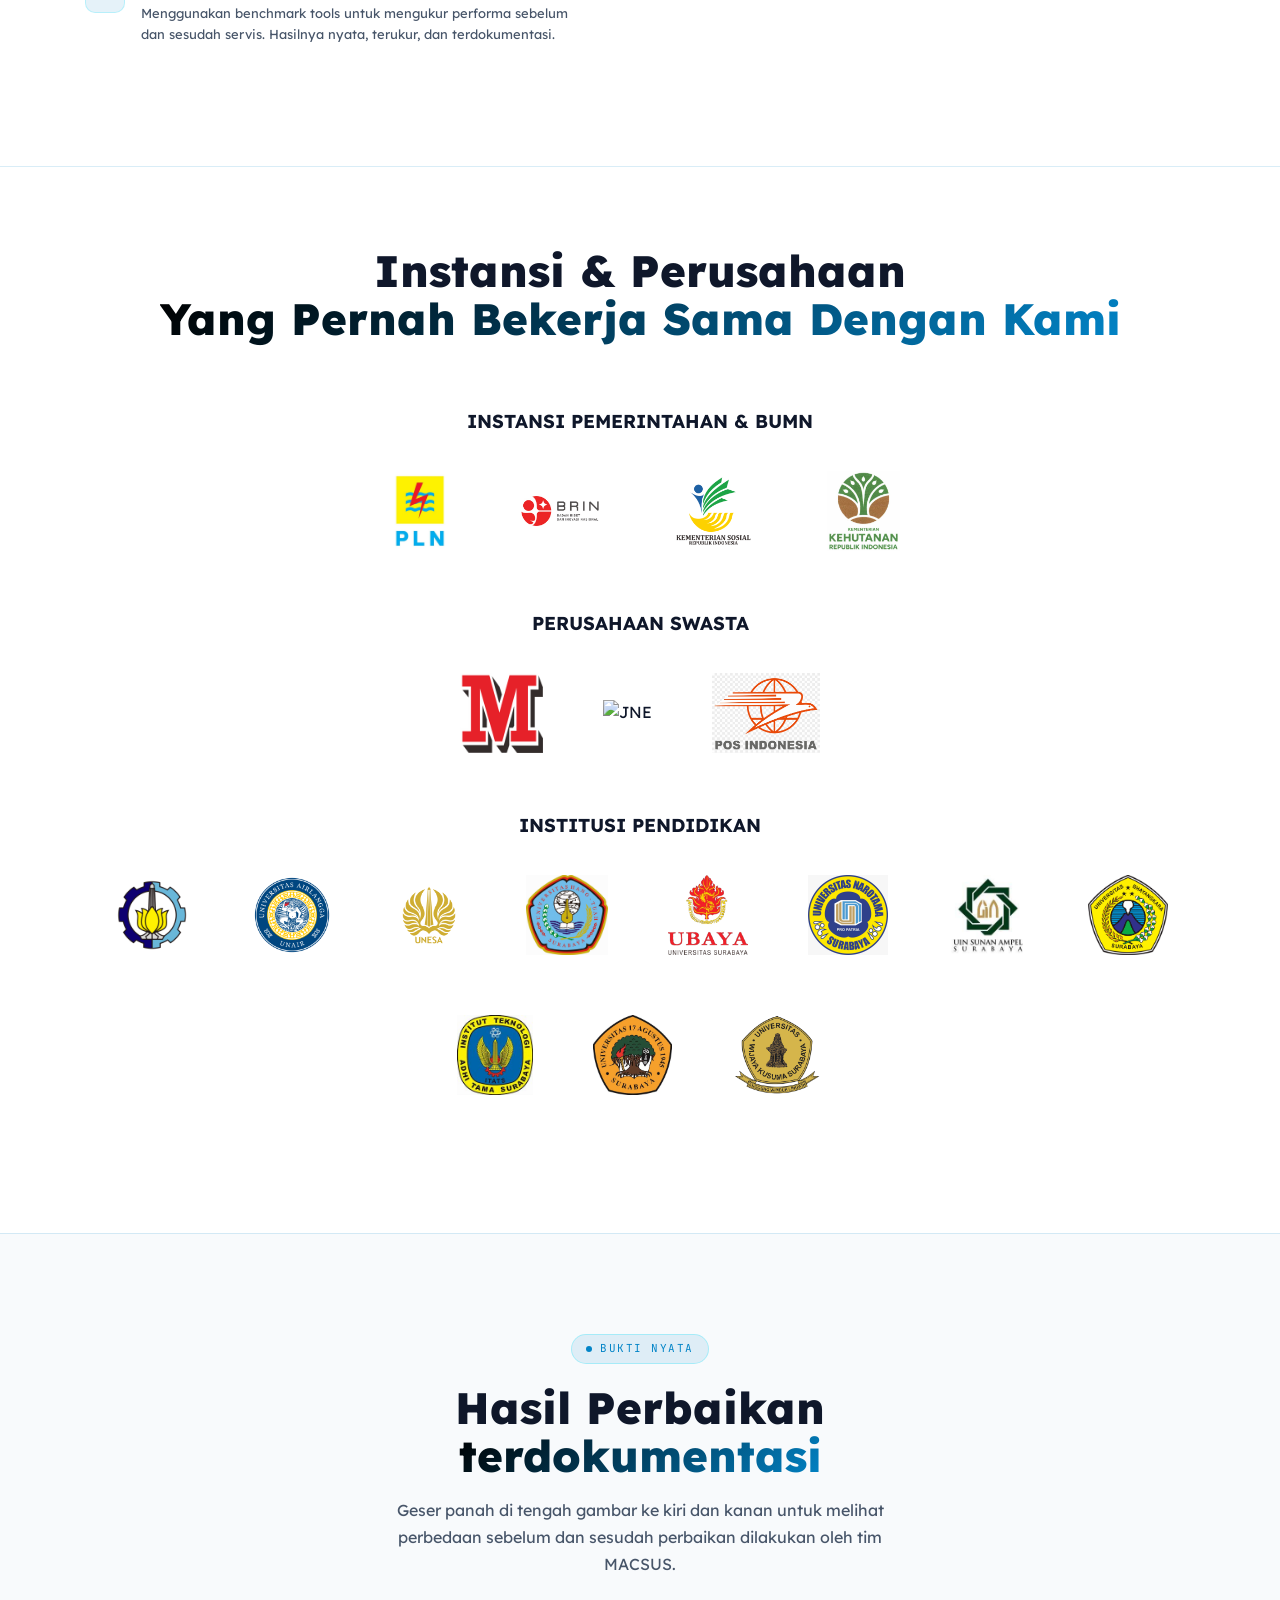
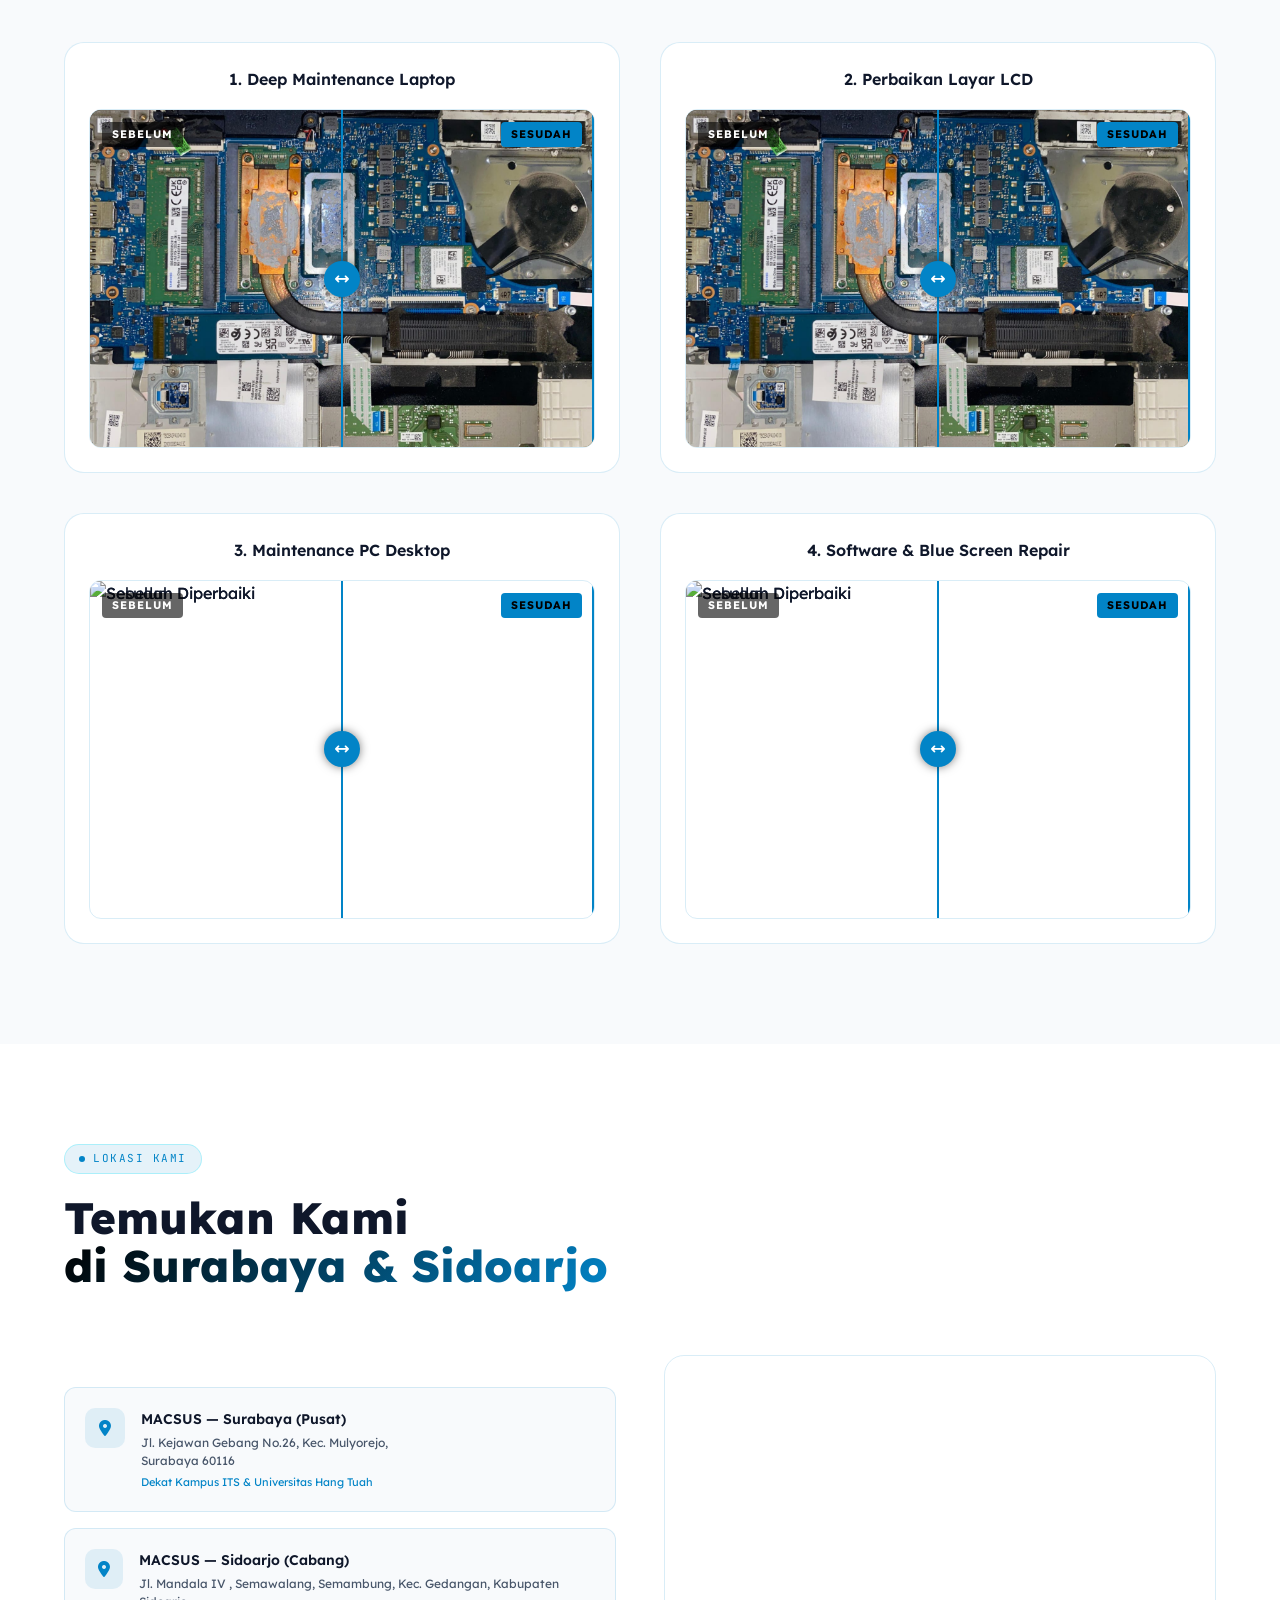
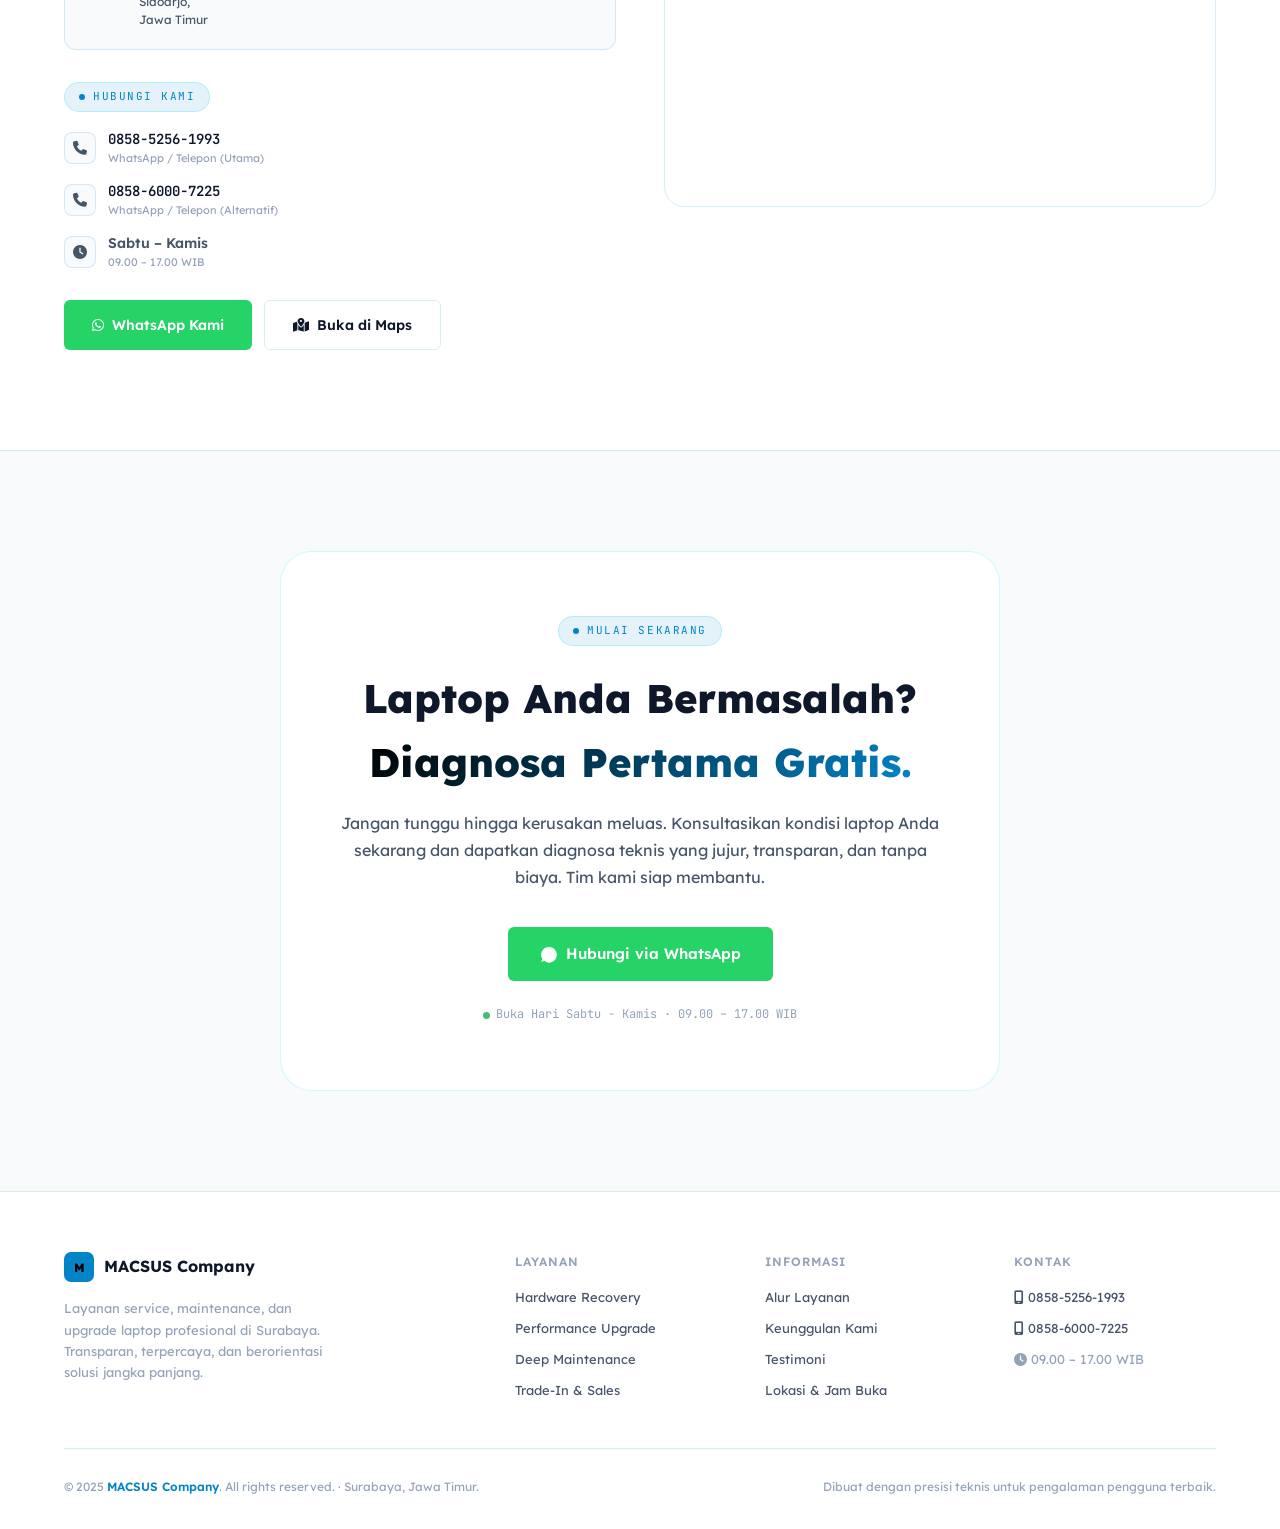
==== commit 626f965e: "Menambahkan fitur baru" ====
--- a/index.html
+++ b/index.html
@@ -308,6 +308,7 @@
               </div>
 
               <div class="dynamic-explanation-box">
+                
                 <div id="penjelasan-default-2" class="expl-content">
                   <p style="font-size: 12px; color: var(--text-muted); font-style: italic; margin: 0;"><i class="fa-solid fa-hand-pointer" style="margin-right: 6px;"></i>Pilih label di kiri untuk melihat detail.</p>
                 </div>
--- a/style.css
+++ b/style.css
@@ -1,27 +1,31 @@
 /* =============================================
-   1. CSS CUSTOM PROPERTIES (TEMA UTAMA)
+   1. CSS CUSTOM PROPERTIES (TEMA BARU: DEEP NAVY & COBALT)
 ============================================= */
 :root {
-  /* MODE GELAP (Default) */
-  --midnight: #0a0a0a;       
-  --midnight-2: #121212;     
-  --midnight-3: #1a1a1a;
-  --midnight-4: #222222;
+  /* MODE GELAP - Palet Deep Navy & Cobalt */
+  --midnight: #020617;       
+  --midnight-2: #0f172a;     
+  --midnight-3: #1e293b;     
+  --midnight-4: #334155;
   
-  --electric: #00E5FF;       
-  --electric-light: #66FFFF;
-  --electric-glow: rgba(0, 229, 255, 0.15);
-  --electric-glow-strong: rgba(0, 229, 255, 0.35);
+  --electric: #38bdf8;       
+  --electric-light: #7dd3fc; 
+  --electric-glow: rgba(56, 189, 248, 0.1);
+  --electric-glow-strong: rgba(56, 189, 248, 0.3);
   
-  --text-primary: #FFFFFF;   
-  --text-secondary: #A1A1AA; 
-  --text-muted: #71717A;     
+  --text-primary: #f8fafc;   
+  --text-secondary: #94a3b8; 
+  --text-muted: #64748b;     
   
-  --border: rgba(255, 255, 255, 0.15);
+  --border: rgba(56, 189, 248, 0.2);
   --border-light: rgba(255, 255, 255, 0.05);
-  --surface: rgba(10, 10, 10, 0.95);
-  --surface-hover: rgba(20, 20, 20, 0.98);
+  --surface: rgba(2, 6, 23, 0.95);
+  --surface-hover: rgba(15, 23, 42, 0.98);
+
+  --danger-heat: #f43f5e;    
+  --success-cool: #38bdf8;   
   
+  /* FONT & UKURAN ASLI KAMU (TIDAK BERUBAH) */
   --radius-sm: 6px;
   --radius-md: 12px;
   --radius-lg: 20px;
@@ -32,25 +36,28 @@
 }
 
 [data-theme="light"] {
-  /* MODE TERANG */
-  --midnight: #FFFFFF;       
-  --midnight-2: #F4F4F5;     
-  --midnight-3: #E4E4E7;
-  --midnight-4: #D4D4D8;
+  /* MODE TERANG - Palet Clean & Pro */
+  --midnight: #ffffff;       
+  --midnight-2: #f8fafc;     
+  --midnight-3: #f1f5f9;
+  --midnight-4: #e2e8f0;
   
-  --text-primary: #000000;   
-  --text-secondary: #52525B; 
-  --text-muted: #A1A1AA;
+  --text-primary: #0f172a;   /* Navy untuk teks utama */
+  --text-secondary: #475569; 
+  --text-muted: #94a3b8;
   
-  --electric: #0097A7;       
-  --electric-light: #00BCD4;
-  --electric-glow: rgba(0, 151, 167, 0.1);
-  --electric-glow-strong: rgba(0, 151, 167, 0.25);
-
-  --border: rgba(0, 0, 0, 0.15);
+  --electric: #0284c7;       /* Biru pekat untuk mode terang */
+  --electric-light: #0ea5e9;
+  --electric-glow: rgba(2, 132, 199, 0.1);
+  --electric-glow-strong: rgba(2, 132, 199, 0.2);
+
+  --danger-heat: #e11d48;
+  --success-cool: #0284c7;
+
+  --border: rgba(2, 132, 199, 0.15);
   --border-light: rgba(0, 0, 0, 0.05);
   --surface: rgba(255, 255, 255, 0.95);
-  --surface-hover: rgba(244, 244, 245, 0.98);
+  --surface-hover: rgba(248, 250, 252, 0.98);
 }
 
 /* =============================================
@@ -229,8 +236,8 @@
 }
 
 .nav-logo-mark {
-  width: 34px; height: 34px;
   background: var(--electric);
+  box-shadow: 0 0 20px var(--electric-glow-strong);
   border-radius: 8px;
   display: flex; align-items: center; justify-content: center;
   font-size: 14px; font-weight: 800; color: #fff;
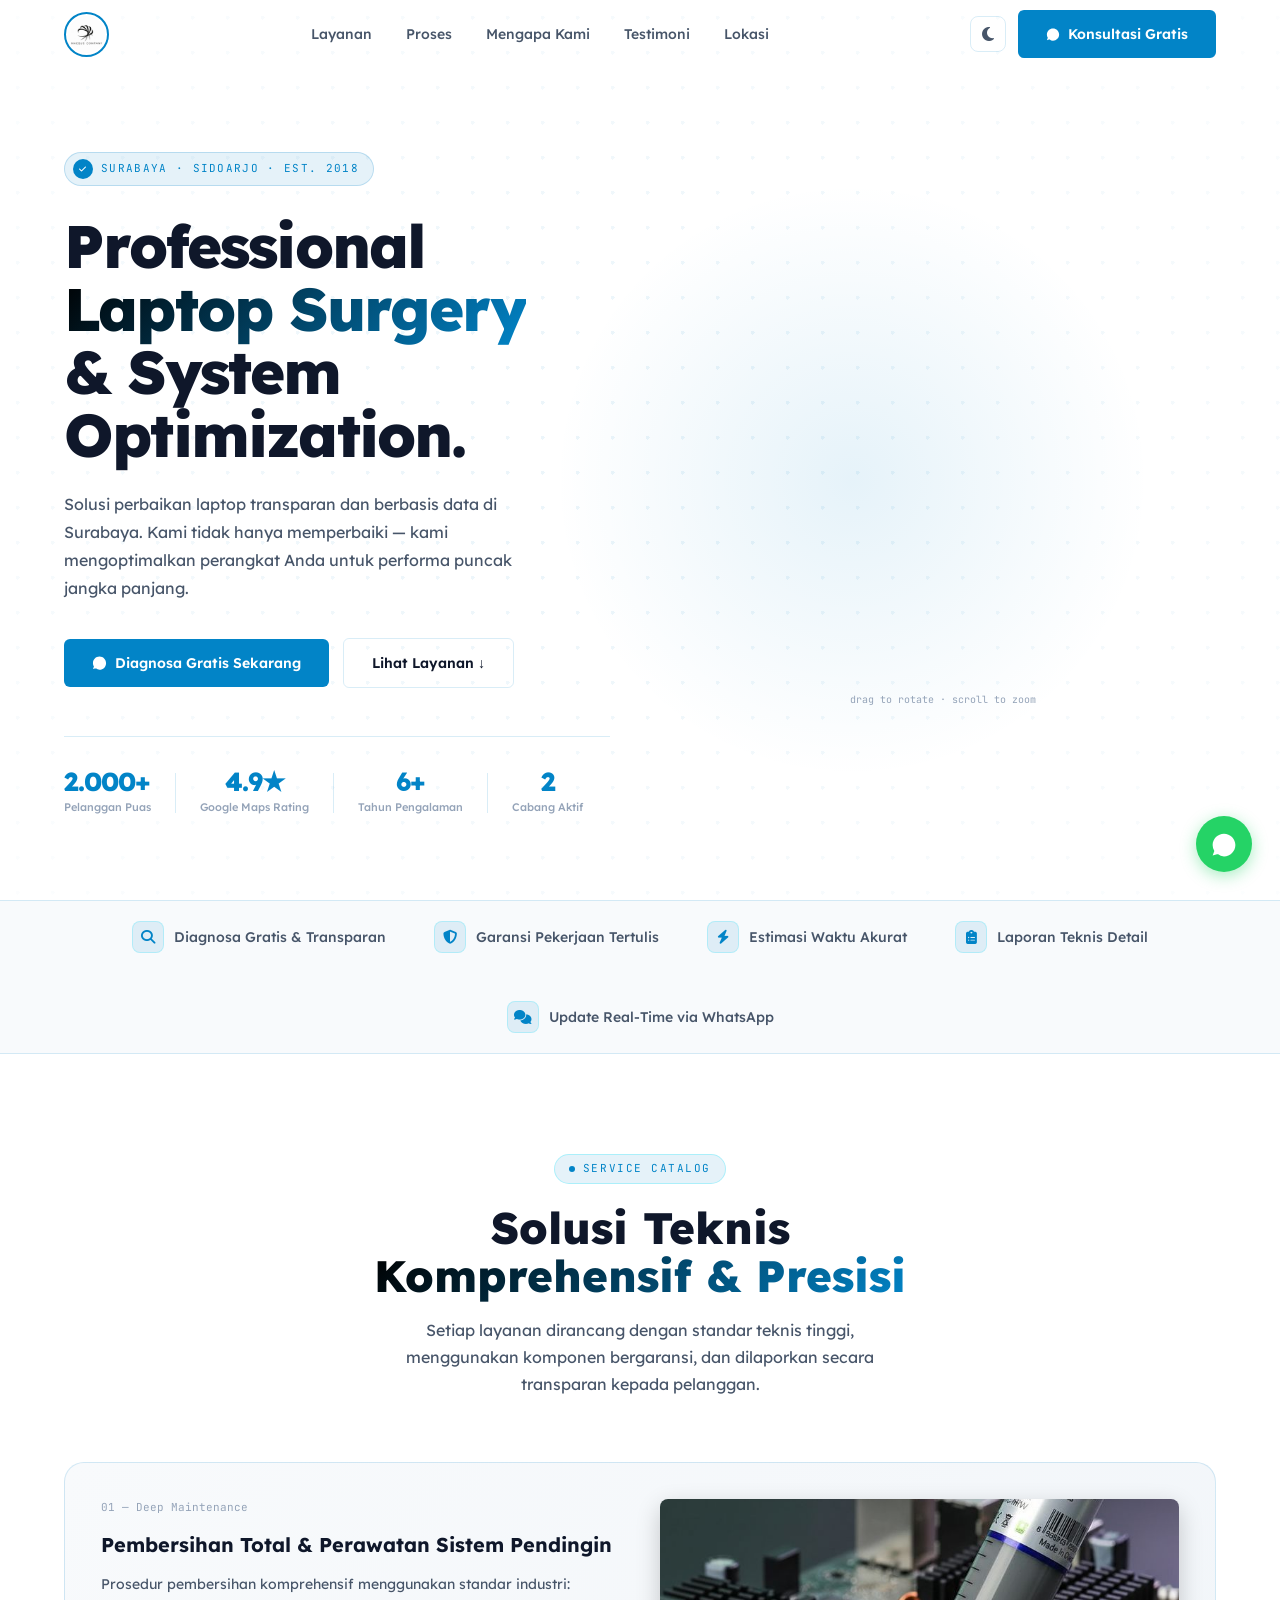
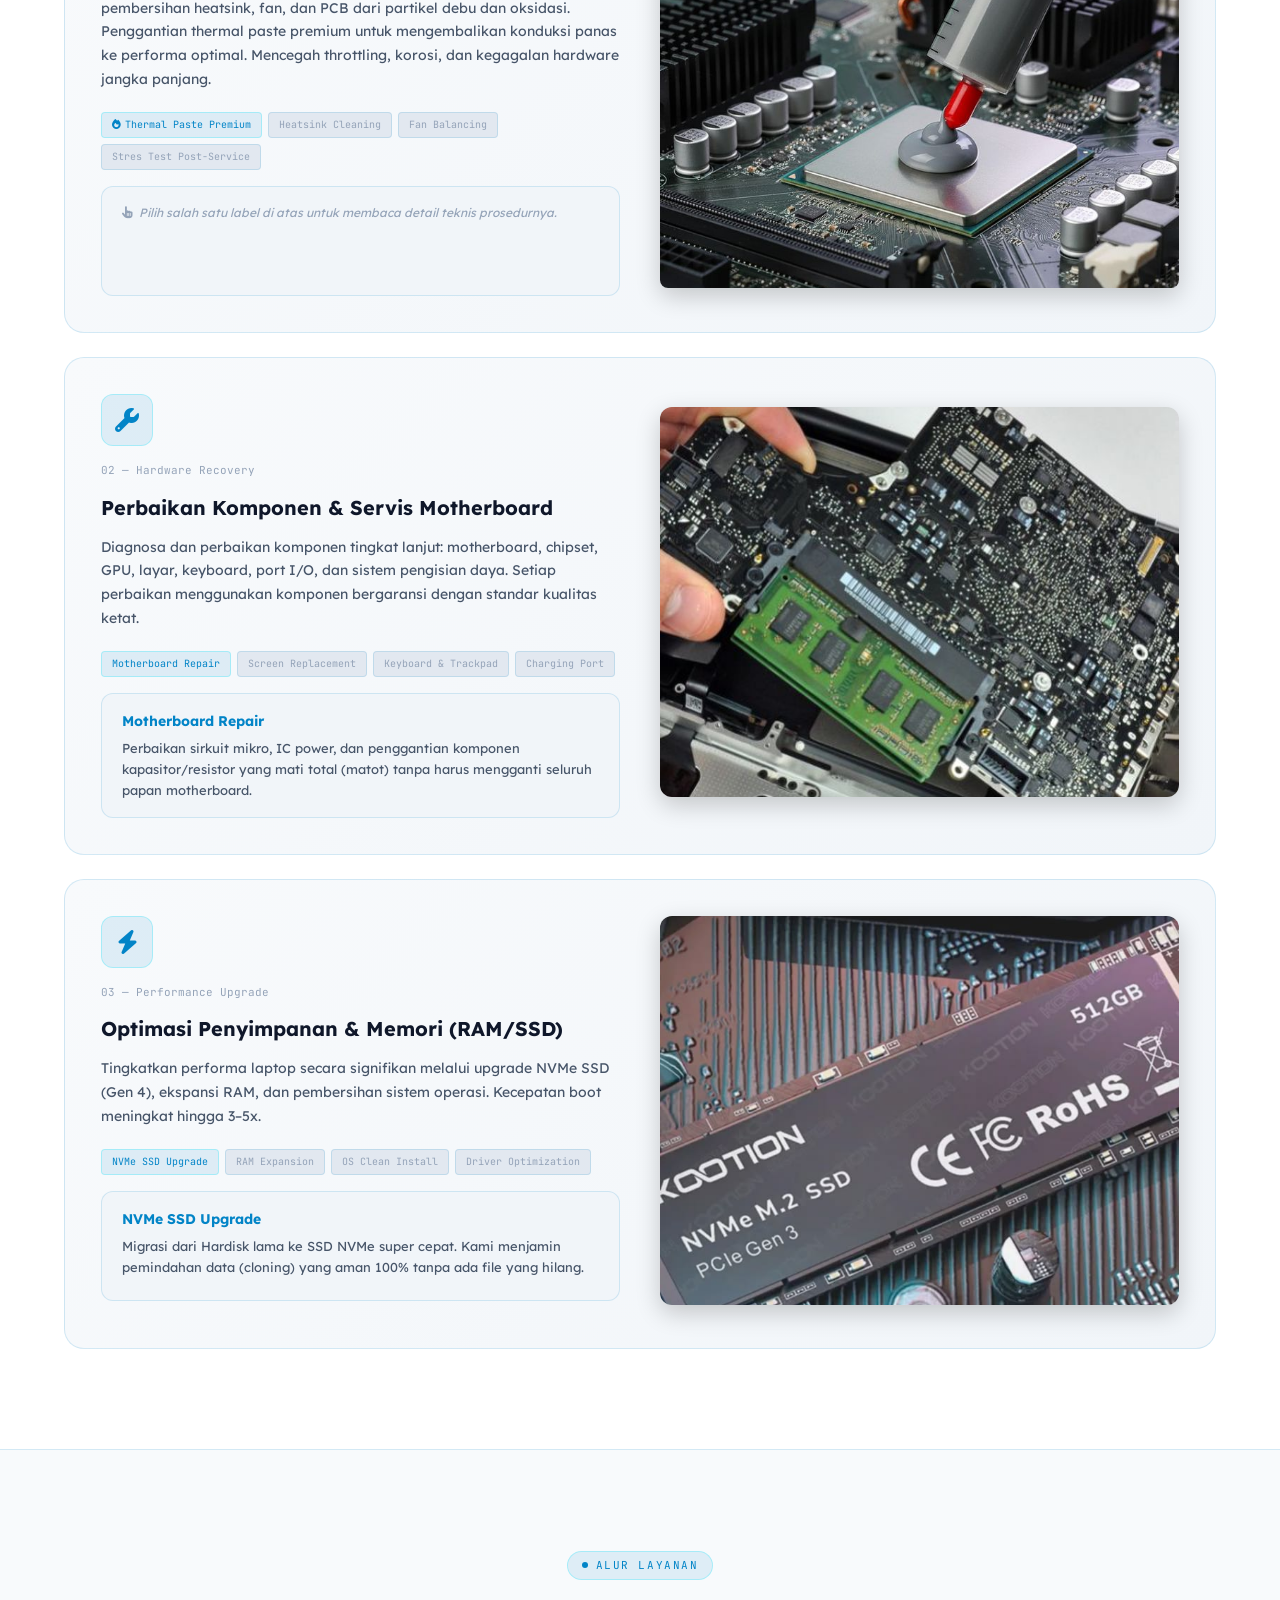
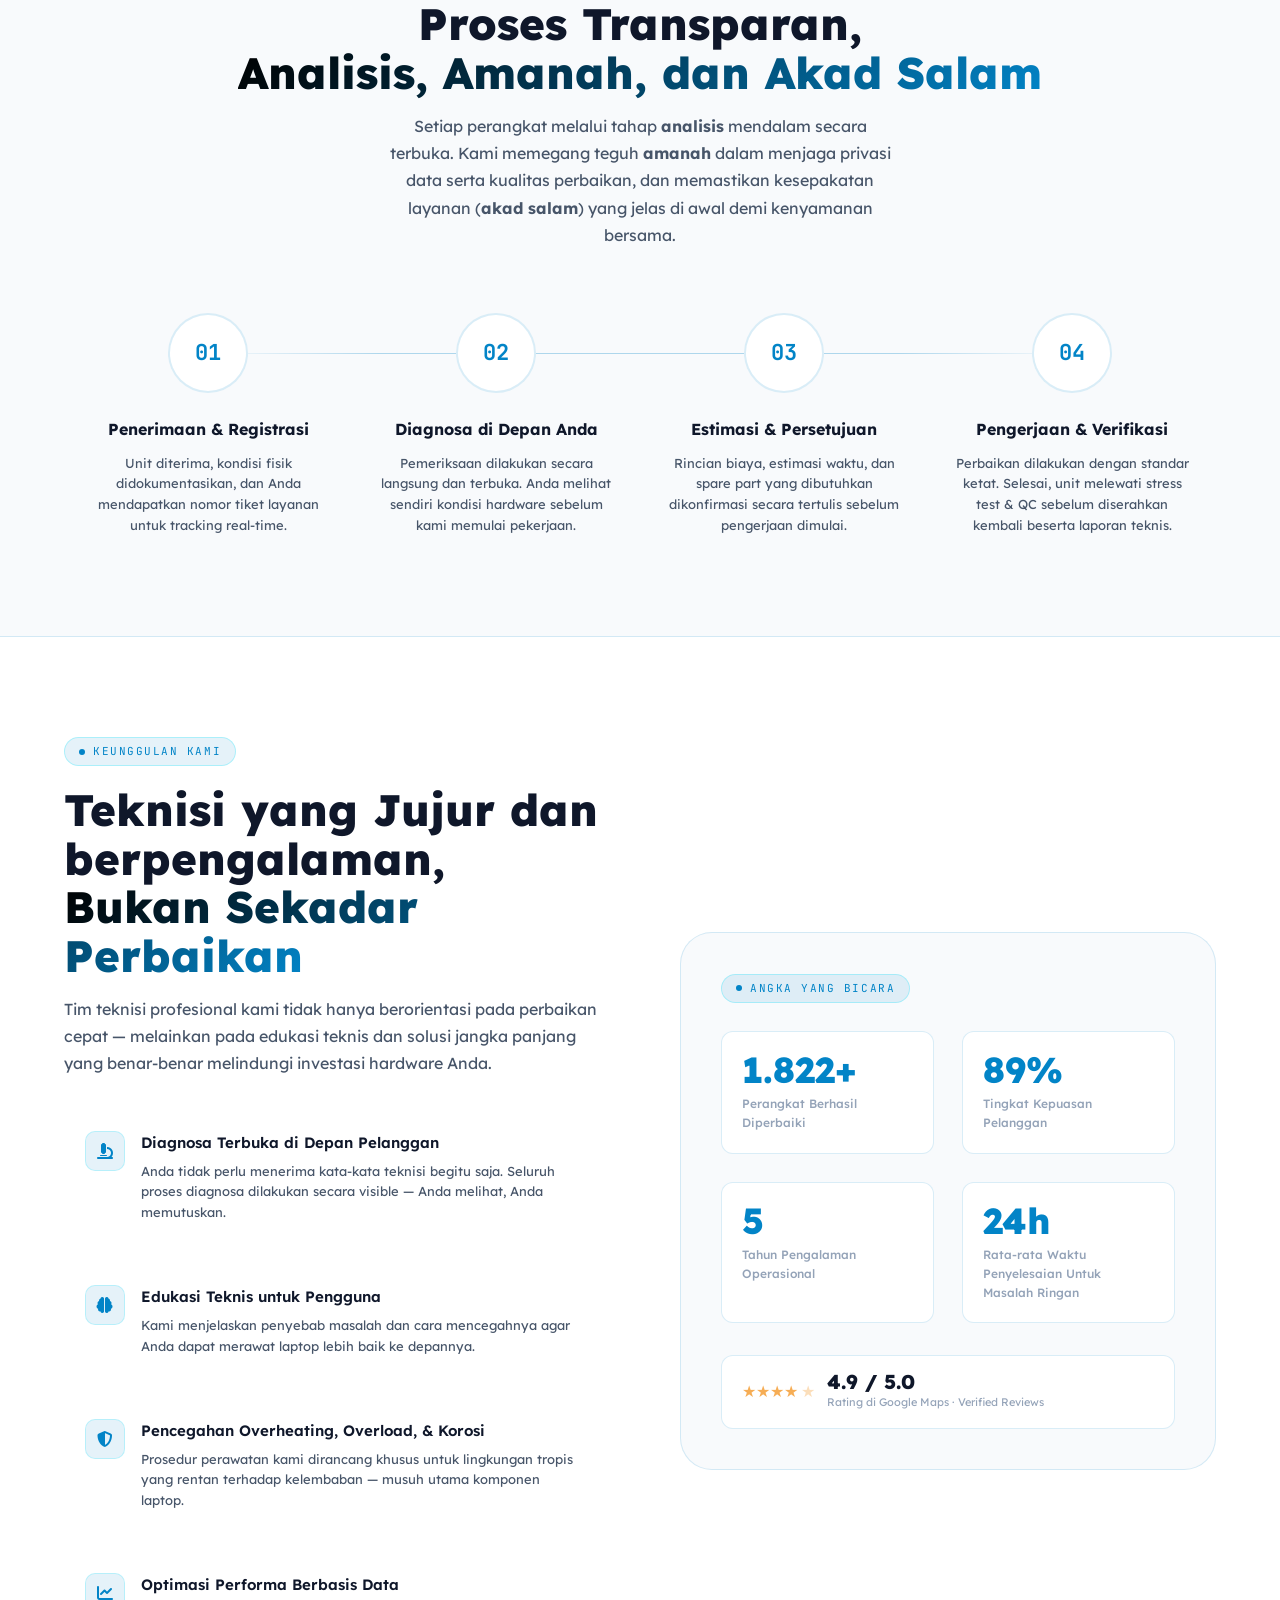
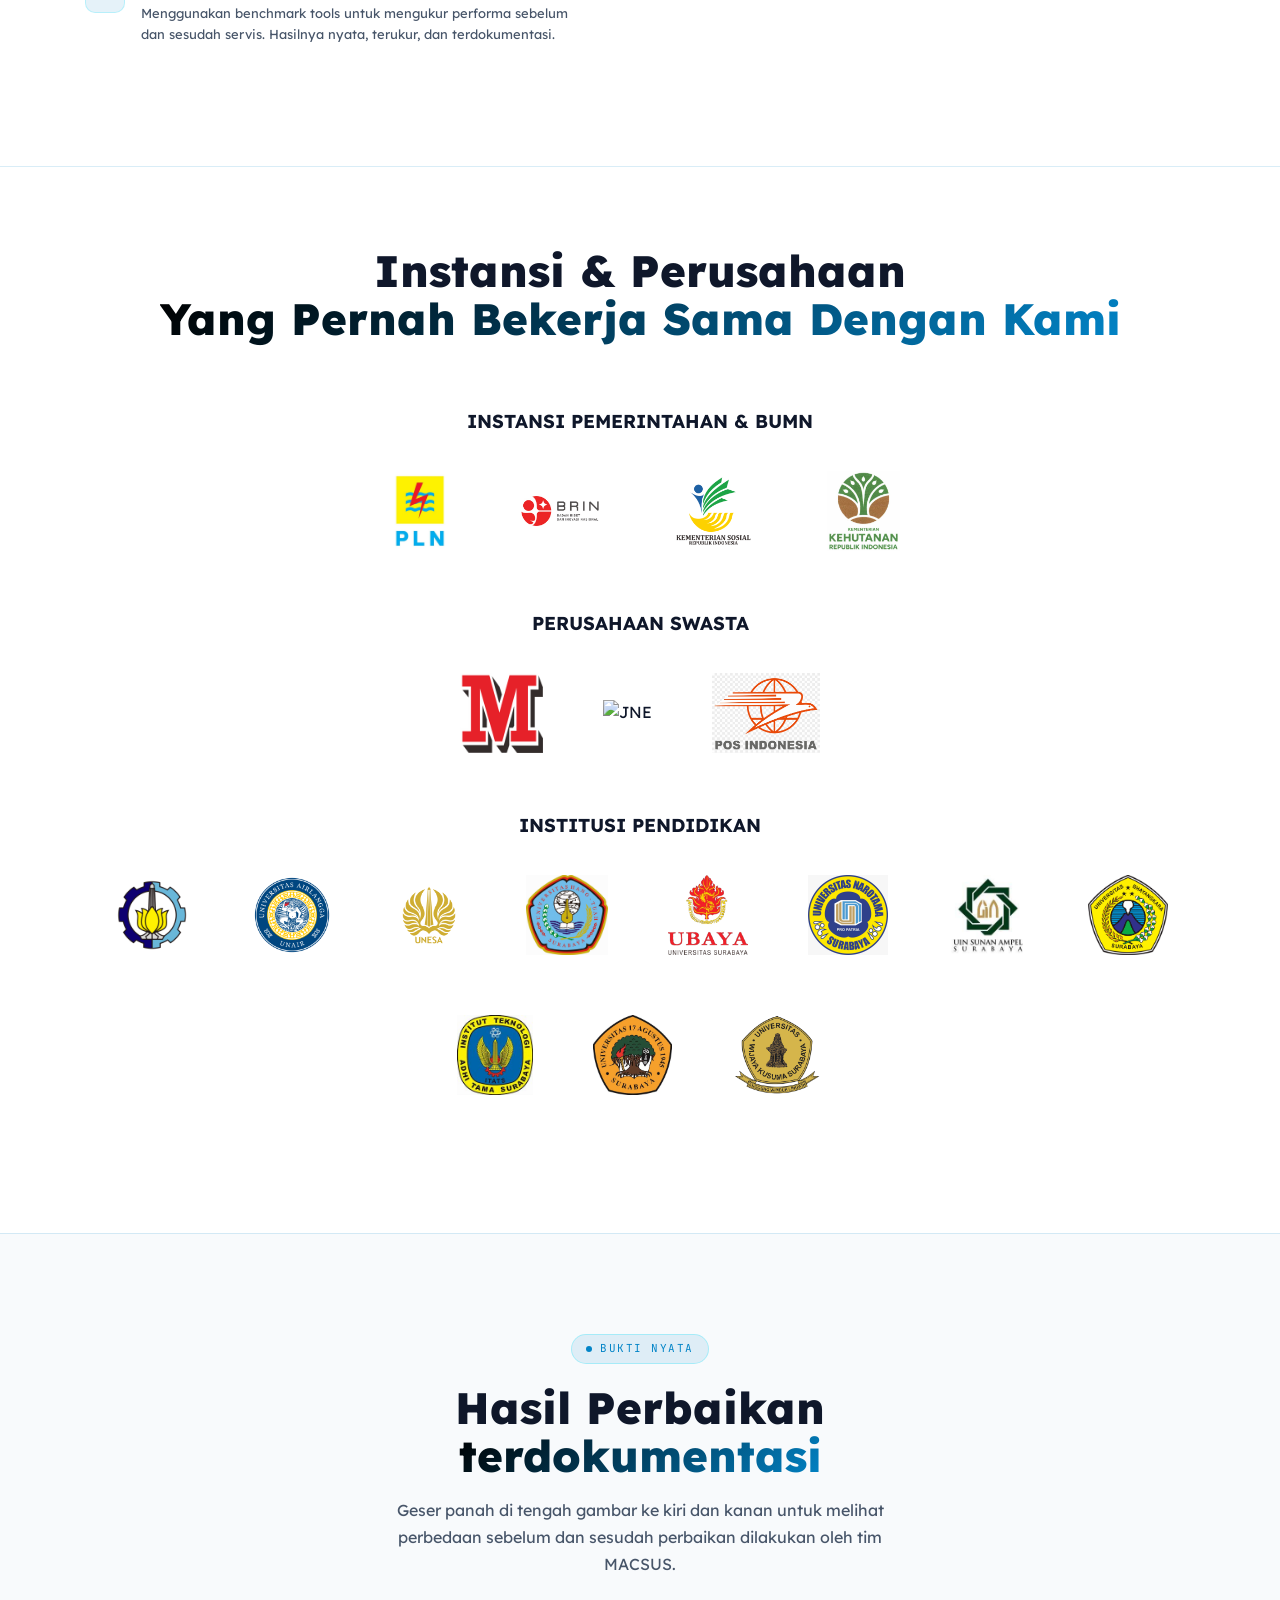
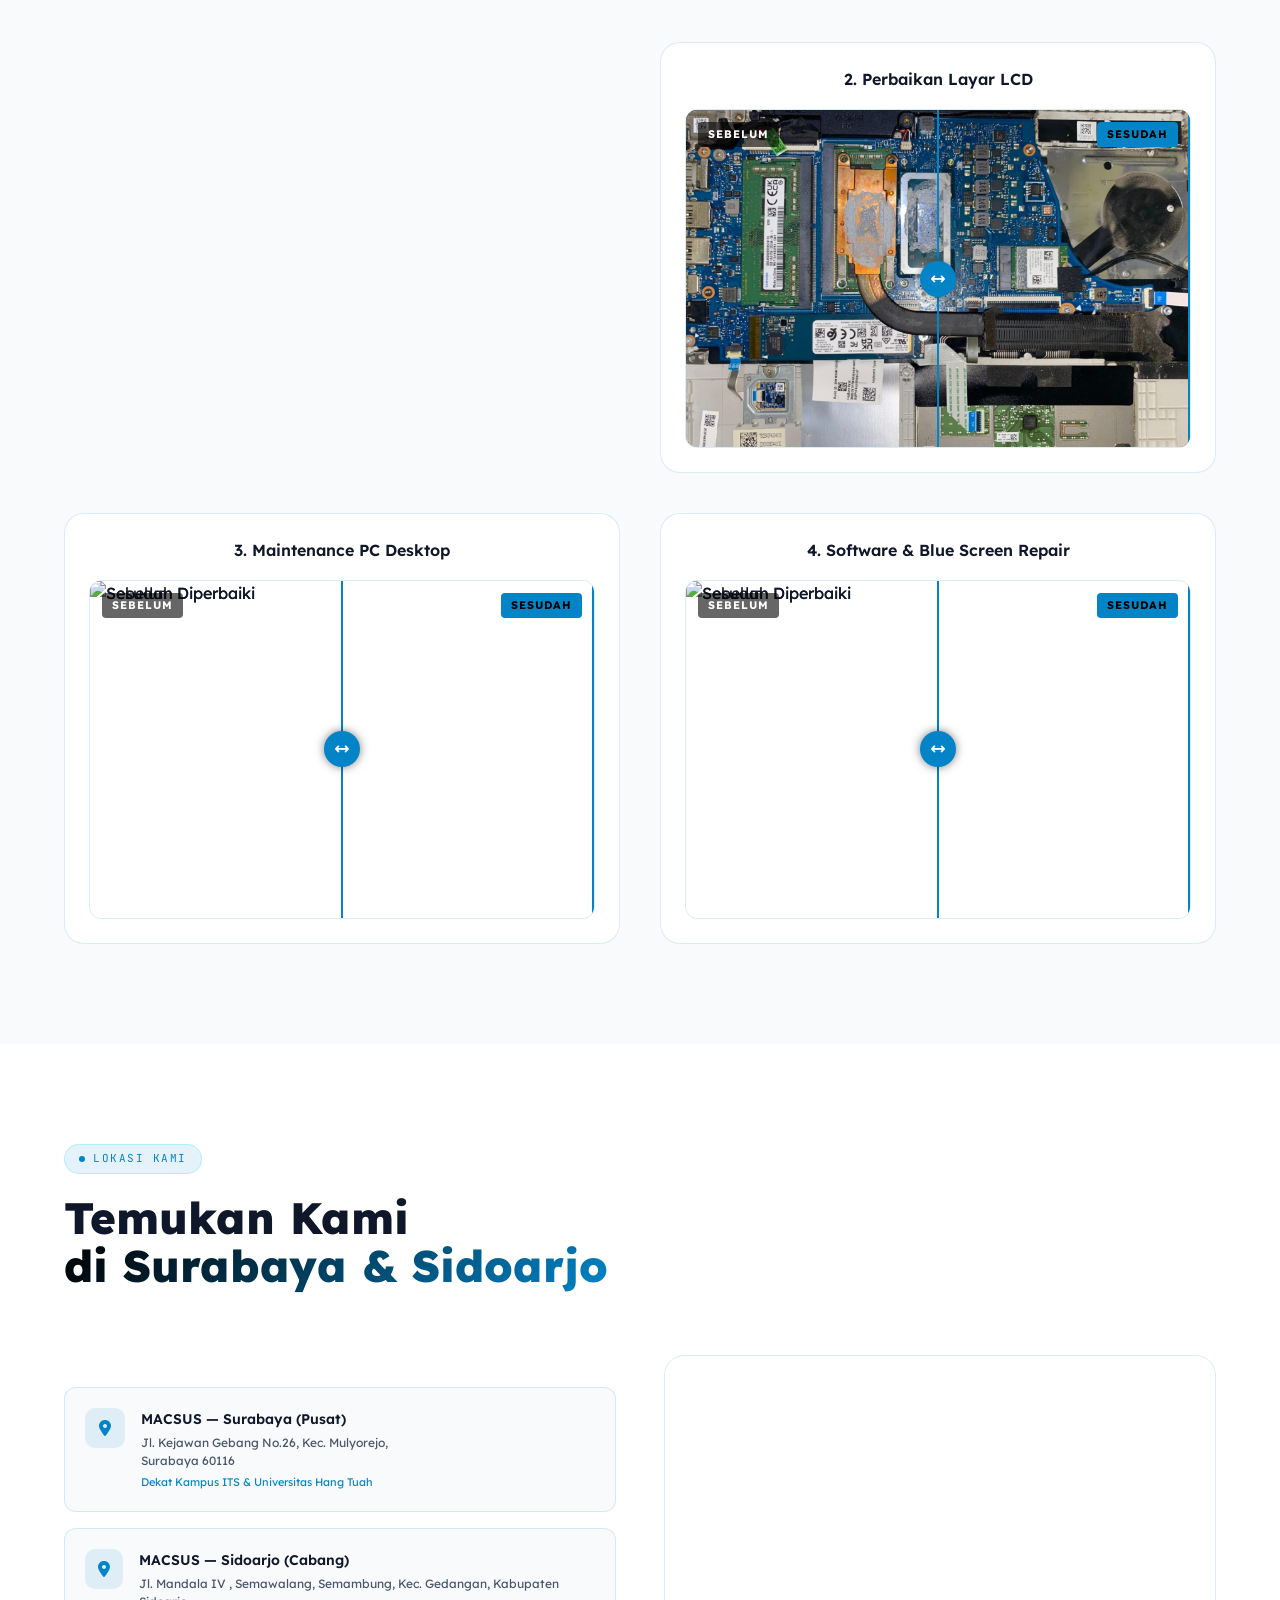
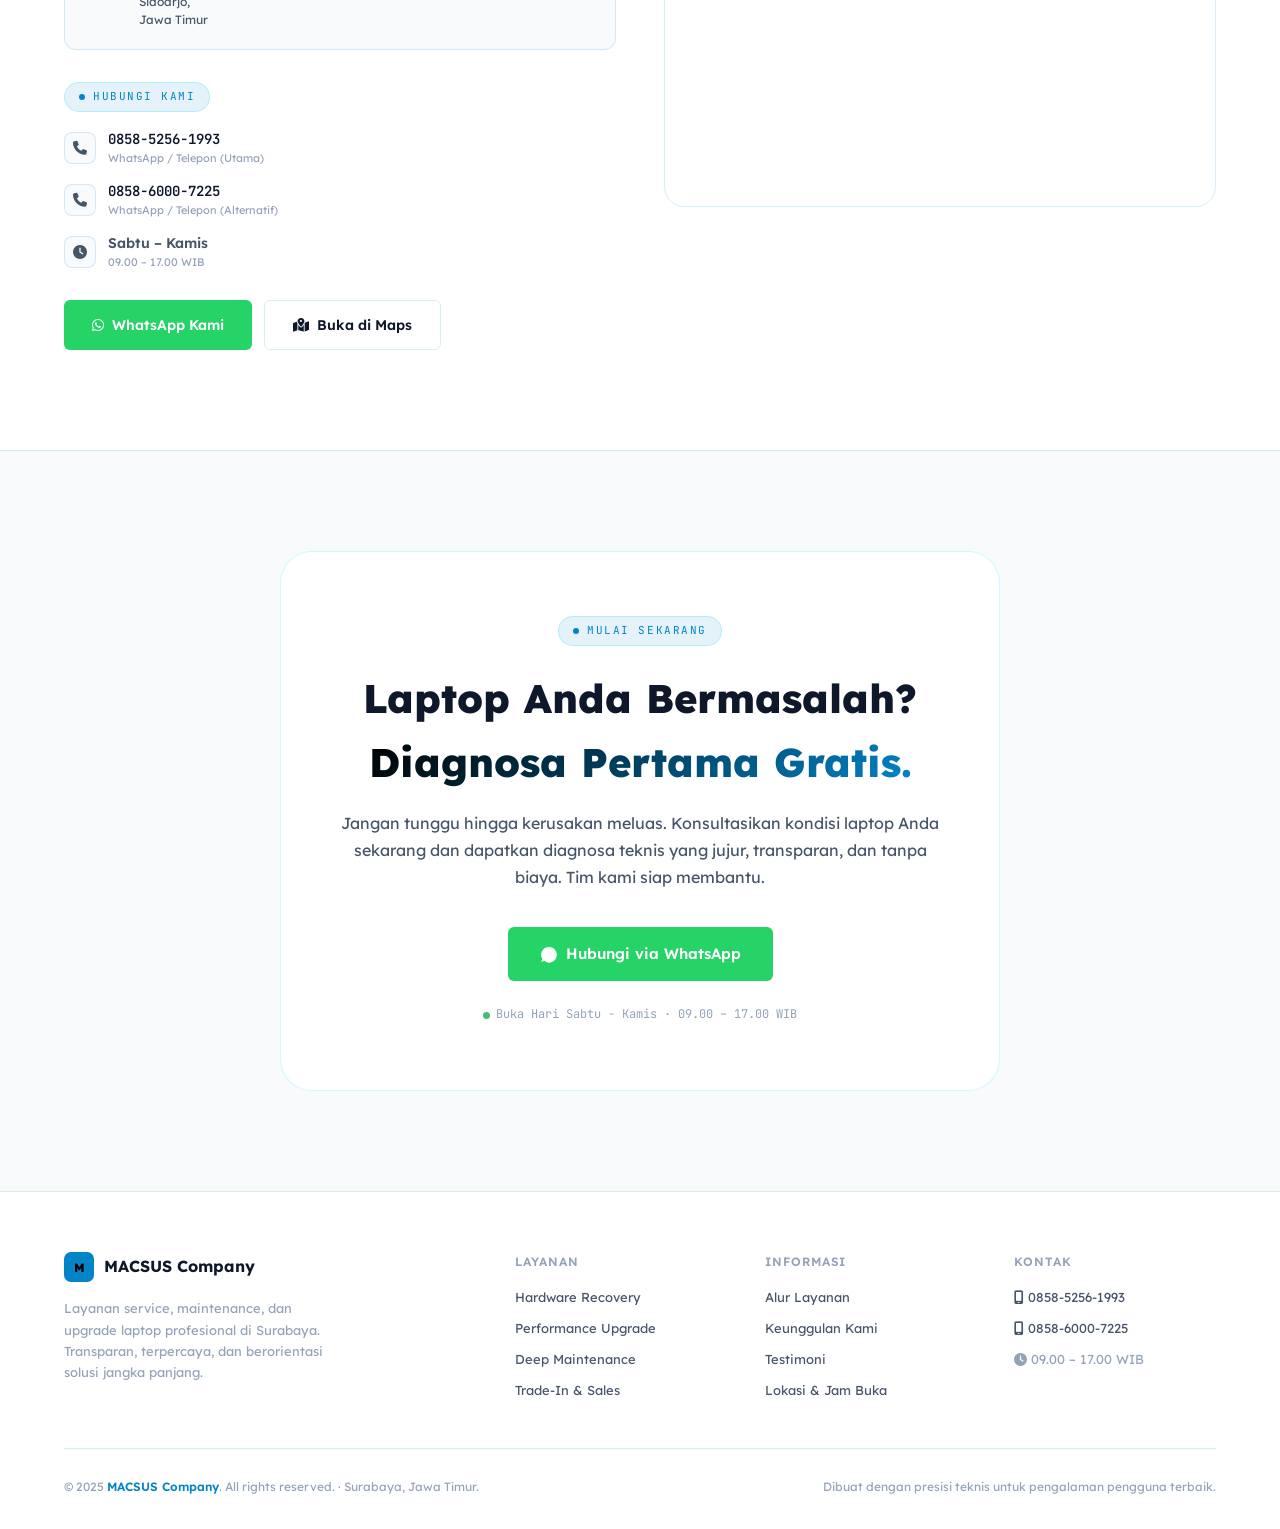
==== commit af57573c: "update file html dan css" ====
--- a/index.html
+++ b/index.html
@@ -80,7 +80,7 @@
 
   <script src="https://cdnjs.cloudflare.com/ajax/libs/three.js/r128/three.min.js"></script>
   <script src="https://cdn.jsdelivr.net/npm/fflate@0.8.2/umd/index.js"></script>
-  <script src="https://cdn.jsdelivr.net/npm/three@0.128.0/examples/js/loaders/FBXLoader.js"></script>
+  <script src="https://cdn.jsdelivr.net/npm/three@0.128.0/examples/js/loaders/GLTFLoader.js"></script>
   <link rel="icon" href="ikon.png" type="image/png" />
   <script src="https://cdn.jsdelivr.net/npm/@supabase/supabase-js@2"></script>
 </head>
@@ -581,23 +581,8 @@
 
       <div class="portfolio-grid animate-on-scroll">
         
-        <div class="portfolio-item">
-          <h3 class="portfolio-title">1. Deep Maintenance Laptop</h3>
-          <div class="comparison-slider">
-            <div style="margin-top: 16px; padding: 12px; background: var(--midnight-3); border-radius: 8px; font-size: 13px; color: var(--text-secondary);">
-              <strong style="color: var(--electric);">Metrik Perbaikan:</strong><br/>
-                • Suhu CPU Awal: 95°C (Throttling) ➔ Suhu Akhir: 68°C (Stabil)<br/>
-                • Tindakan: Pembersihan total & pengaplikasian Thermal Grizzly Kryonaut.
-            </div>
-            
-            <img id="portofolio-1-after" src="logos/after.jpg" alt="Sesudah Dibersihkan" class="img-after">
-            <img id="portofolio-1-before" src="logos/before.png" alt="Sebelum Dibersihkan" class="img-before">
-            
-            <input type="range" min="0" max="100" value="50" class="slider" aria-label="Geser untuk membandingkan gambar">
-            <div class="slider-line" aria-hidden="true">
-              <div class="slider-button"><i class="fa-solid fa-arrows-left-right"></i></div>
-            </div>
-          </div>
+        <div class="portfolio-grid animate-on-scroll" id="dynamic-portfolio-container">
+            <!-- Konten akan dirender oleh JavaScript -->
         </div>
 
         <div class="portfolio-item">
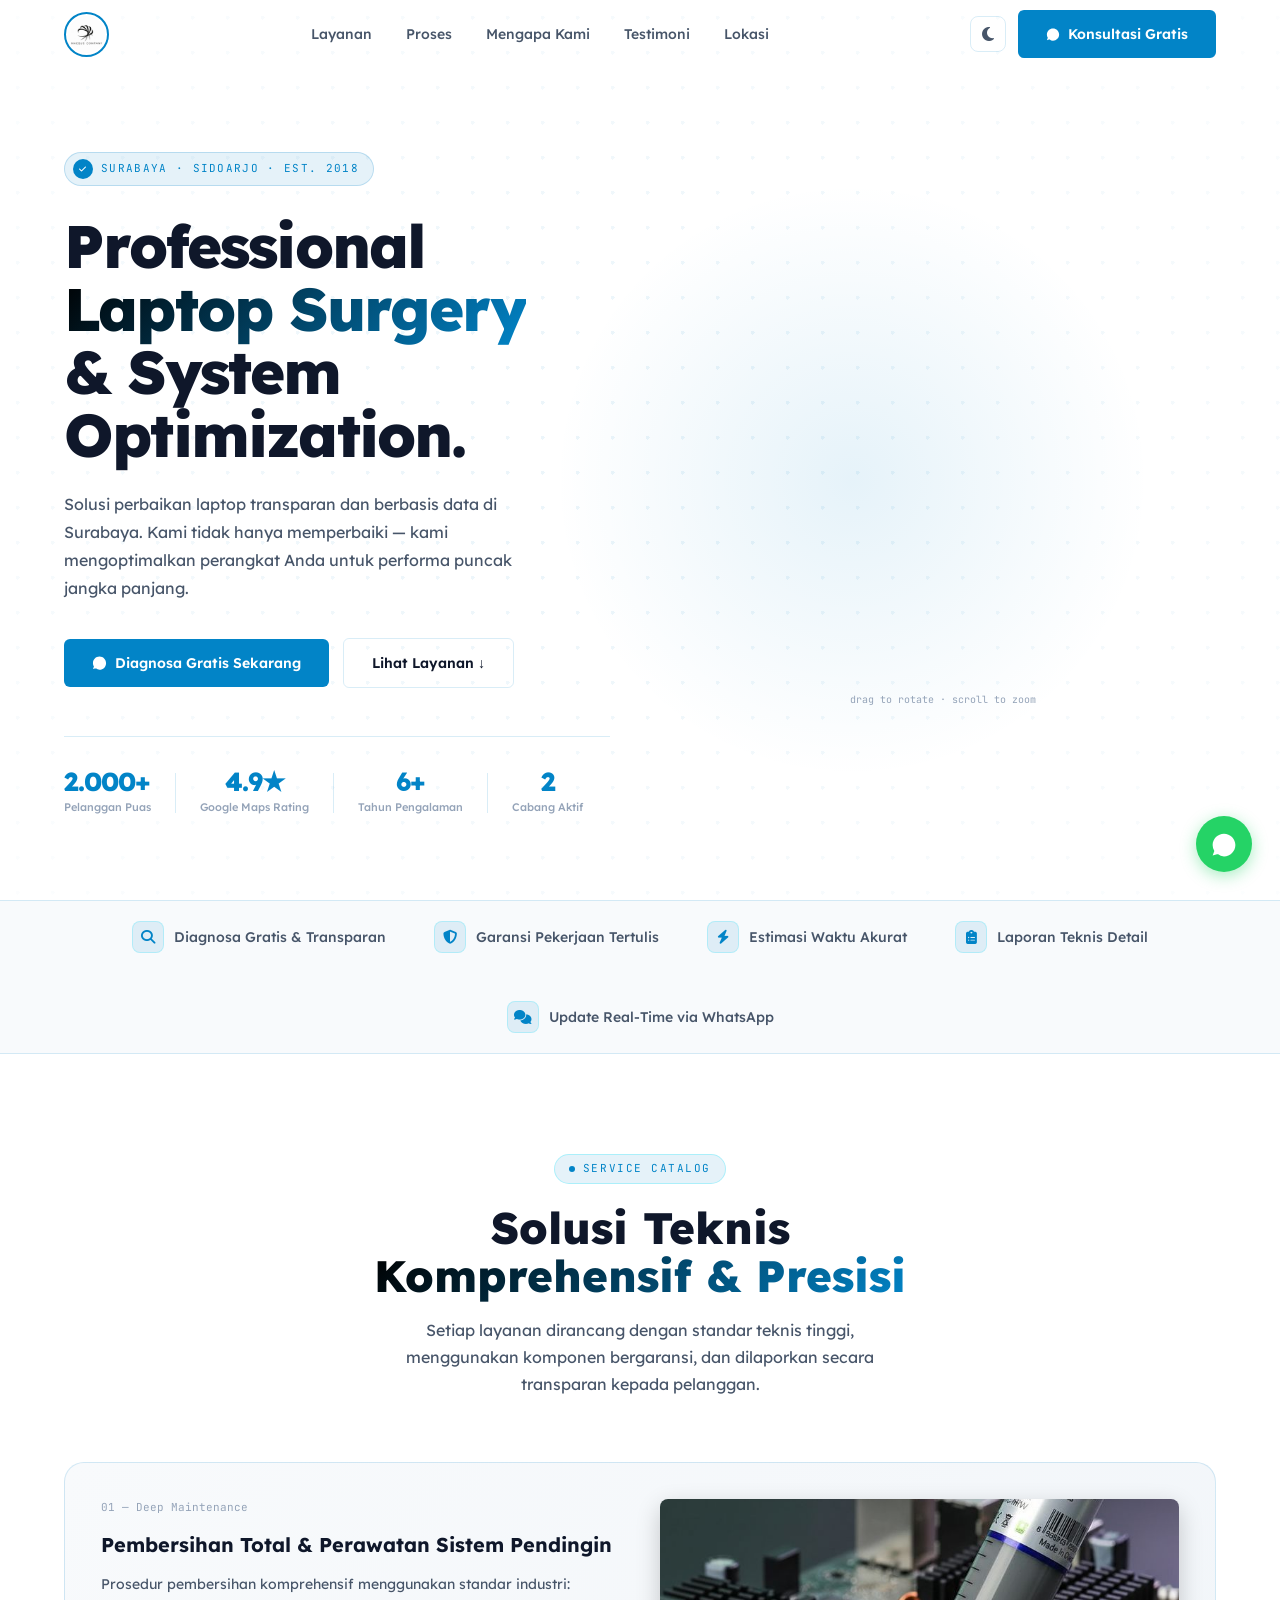
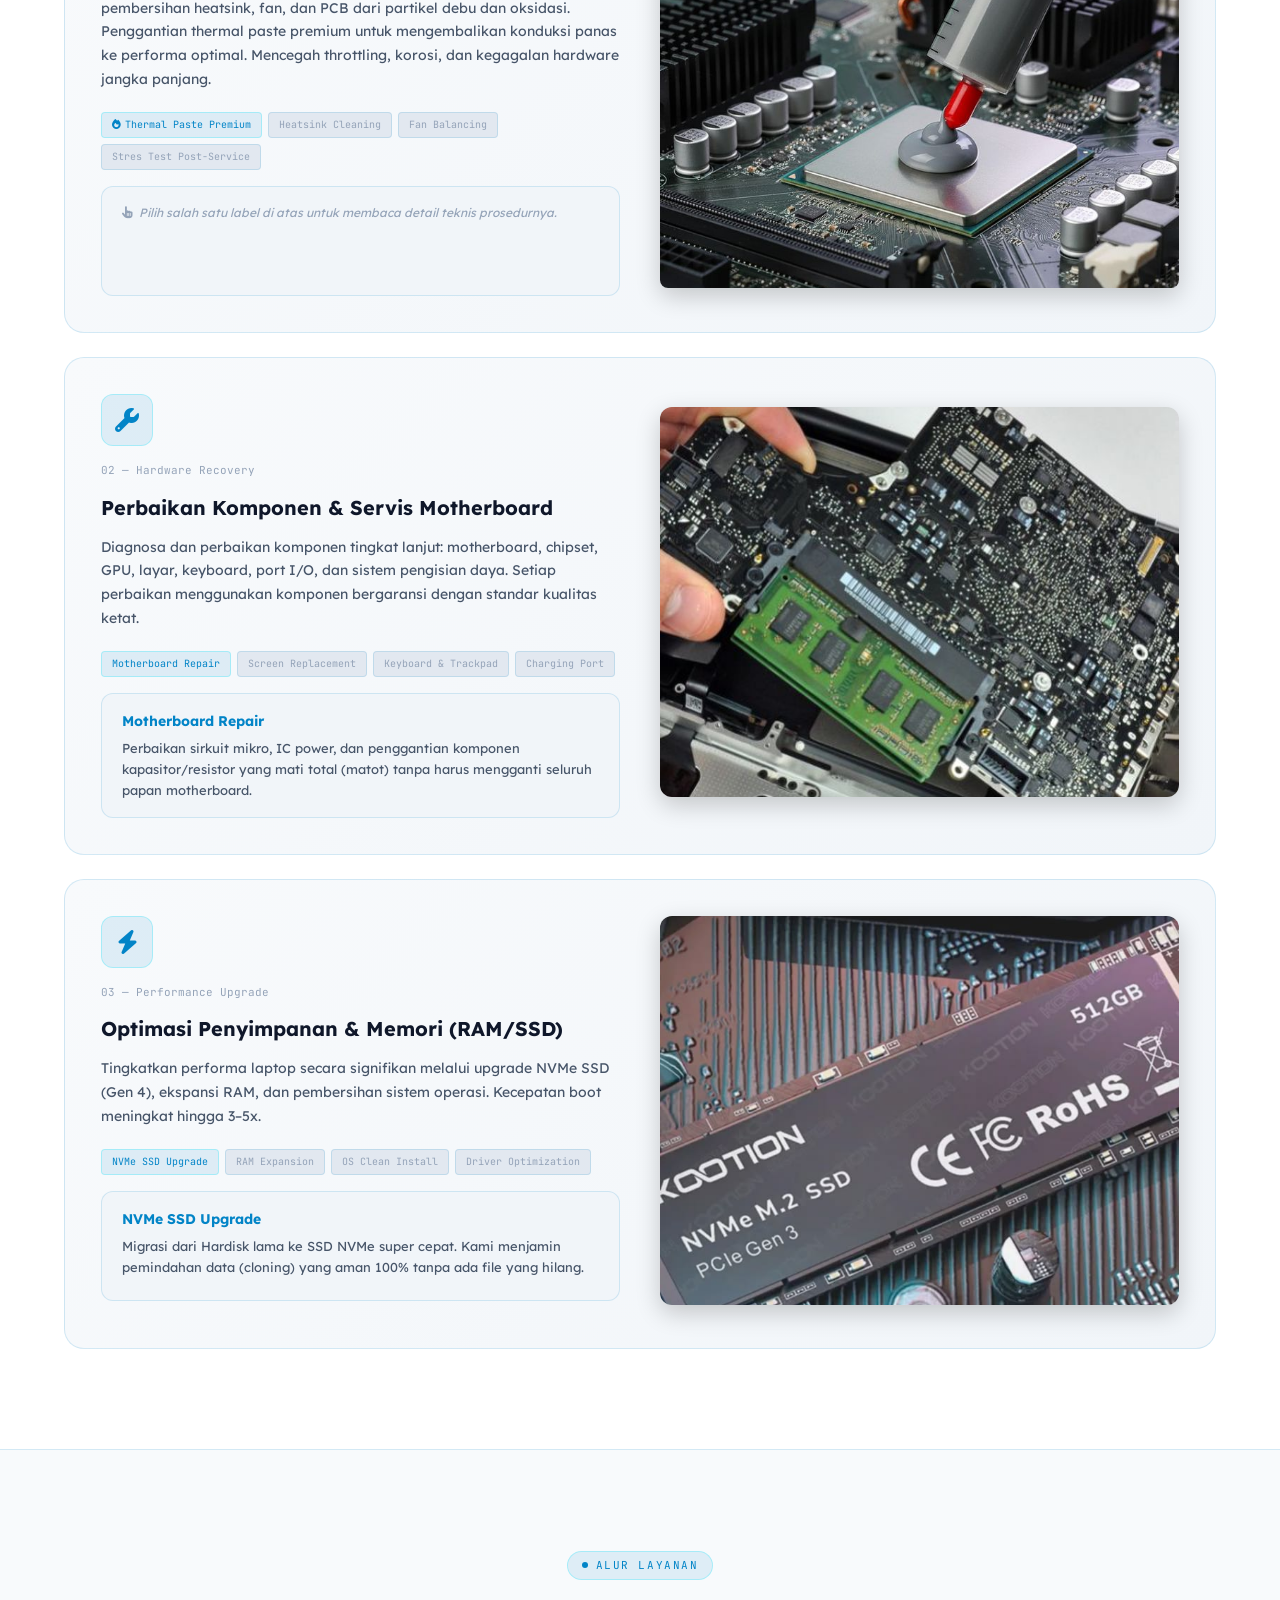
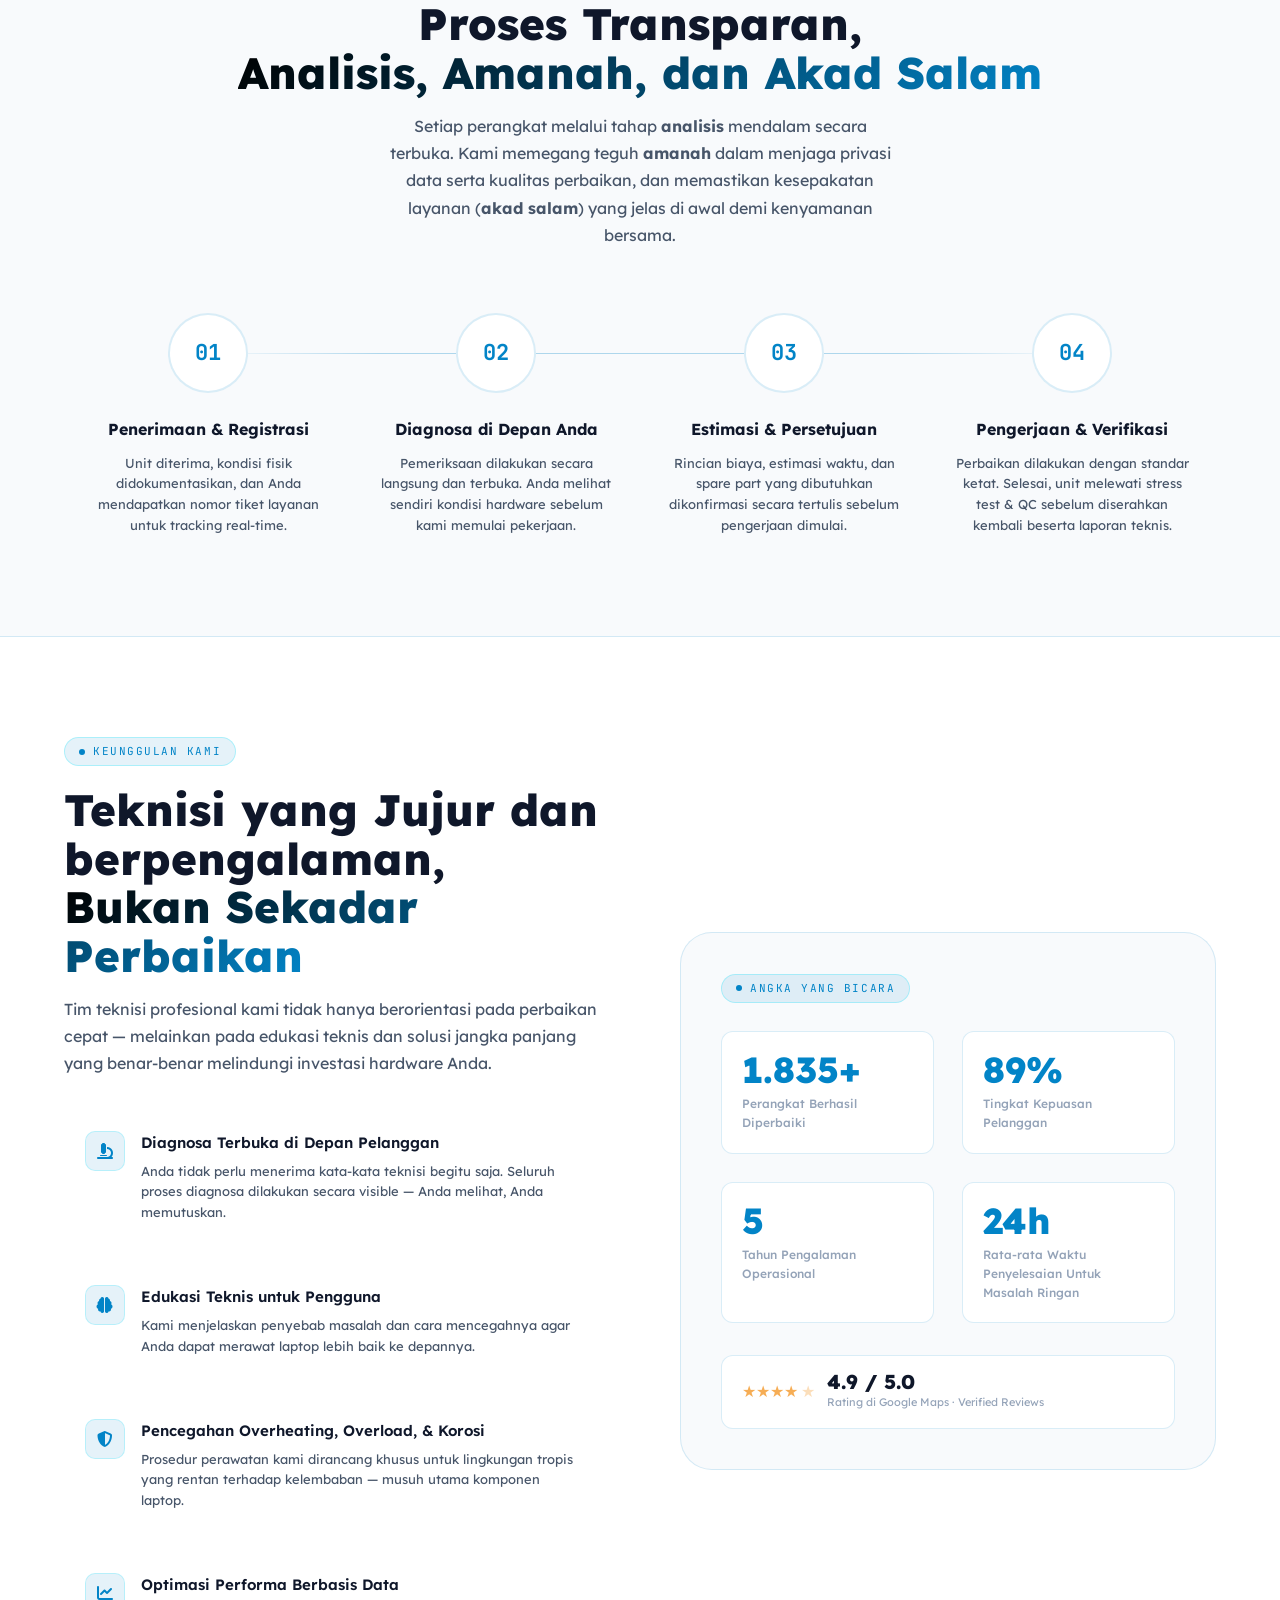
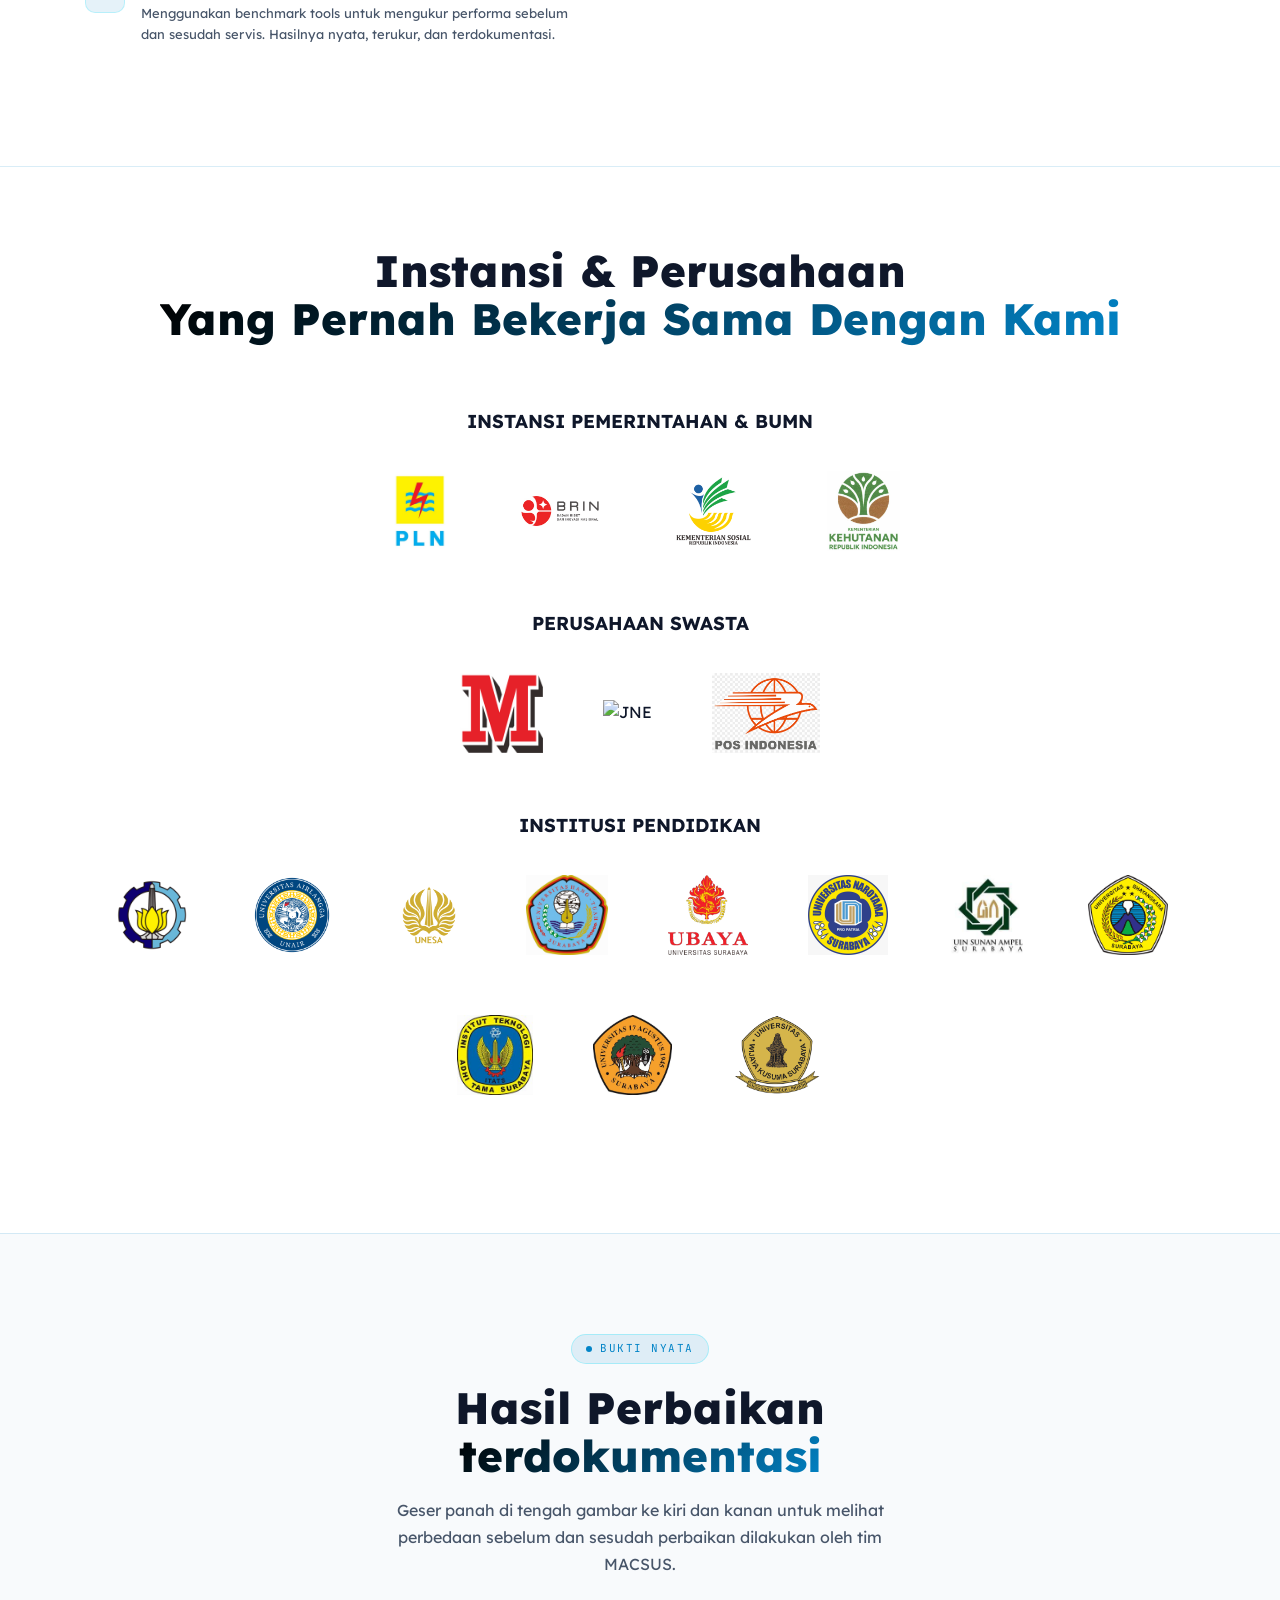
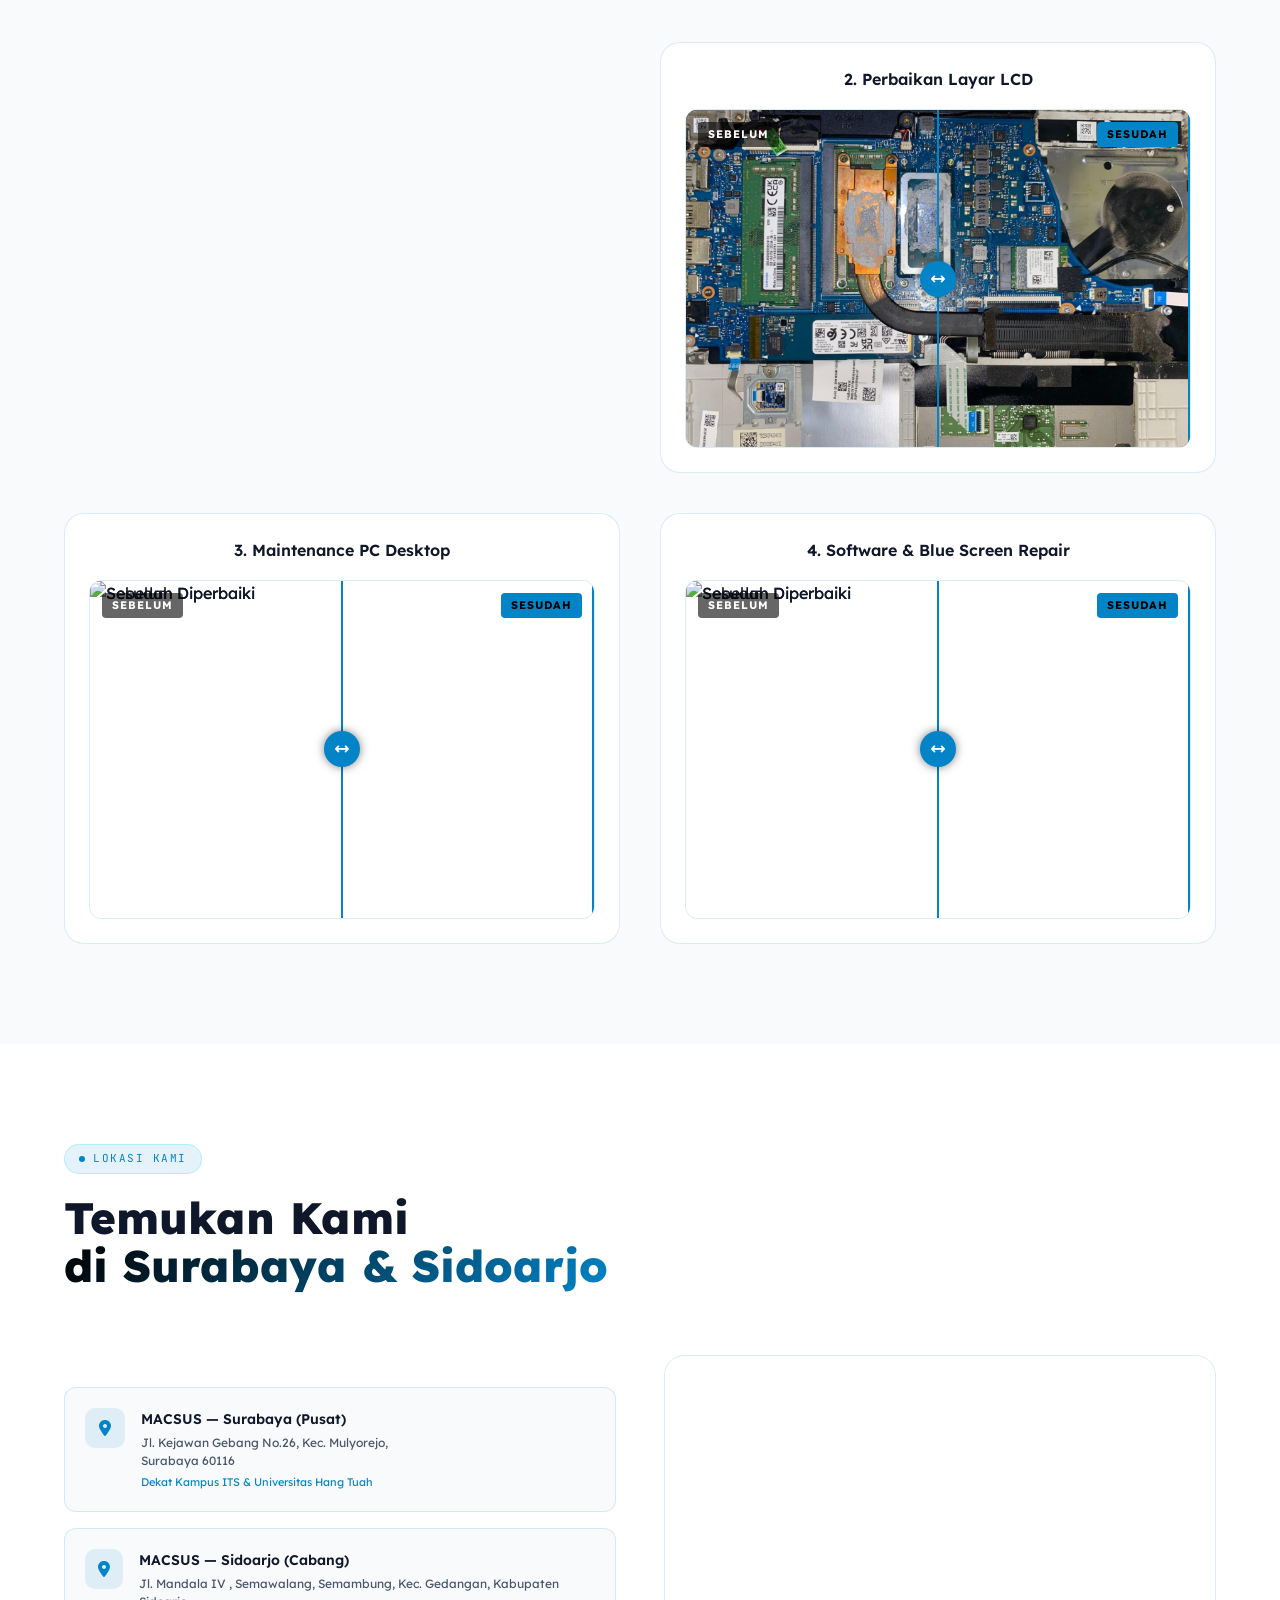
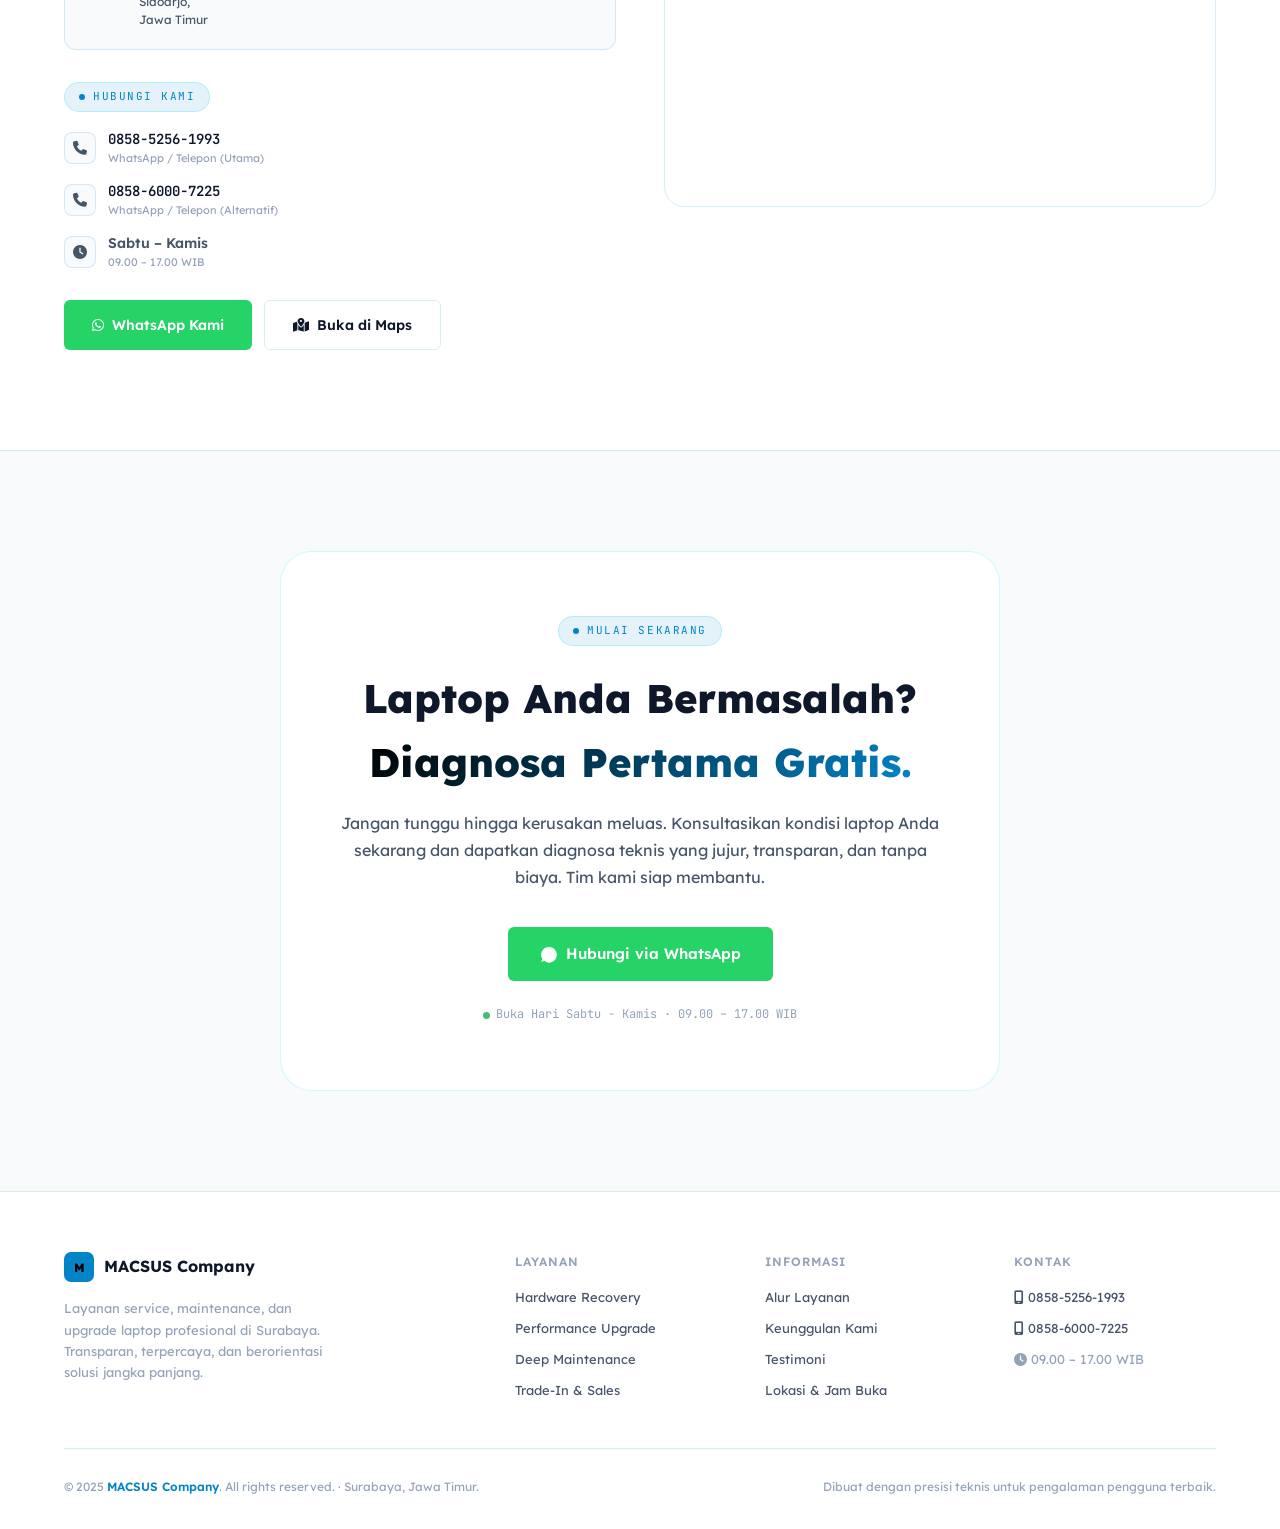
==== commit 65703a26: "menambahkan model laptop versi glb" ====
--- a/index.html
+++ b/index.html
@@ -81,6 +81,7 @@
   <script src="https://cdnjs.cloudflare.com/ajax/libs/three.js/r128/three.min.js"></script>
   <script src="https://cdn.jsdelivr.net/npm/fflate@0.8.2/umd/index.js"></script>
   <script src="https://cdn.jsdelivr.net/npm/three@0.128.0/examples/js/loaders/GLTFLoader.js"></script>
+  <script src="https://cdn.jsdelivr.net/npm/three@0.128.0/examples/js/loaders/FBXLoader.js"></script>
   <link rel="icon" href="ikon.png" type="image/png" />
   <script src="https://cdn.jsdelivr.net/npm/@supabase/supabase-js@2"></script>
 </head>
